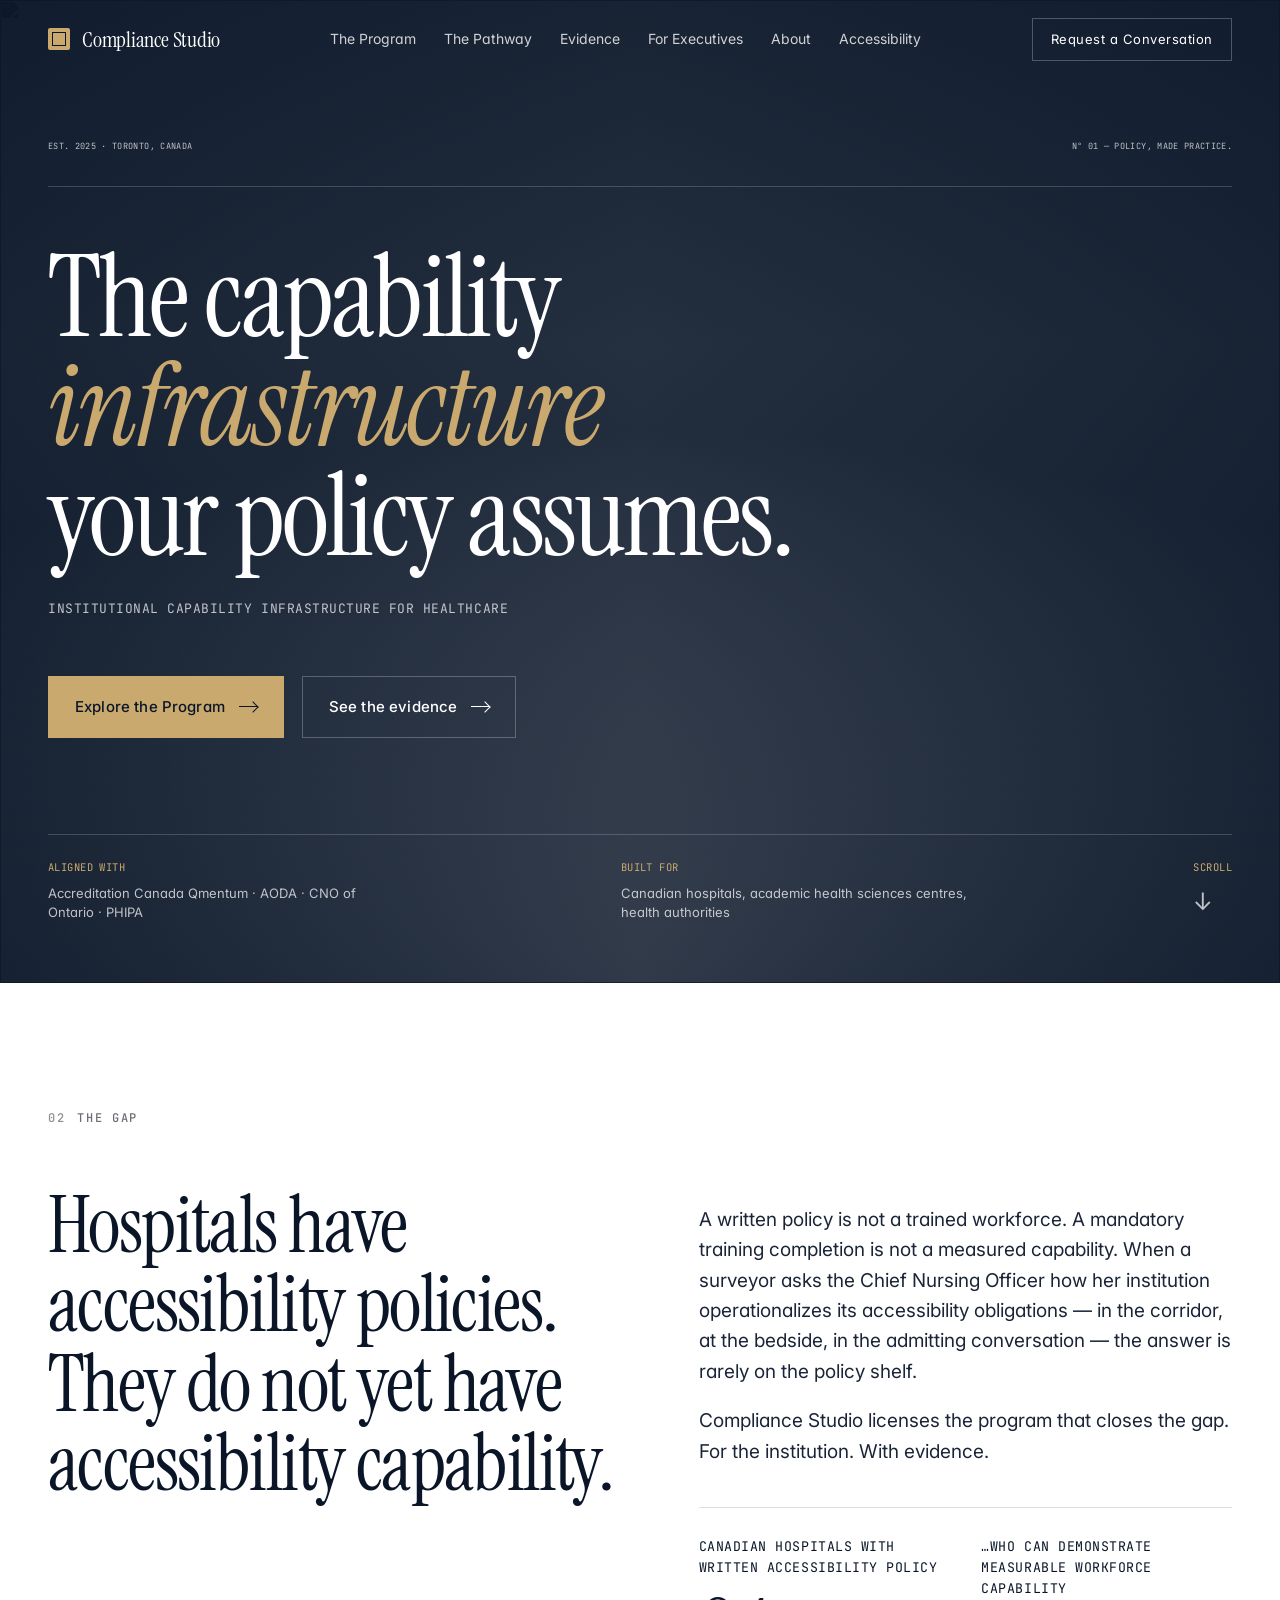
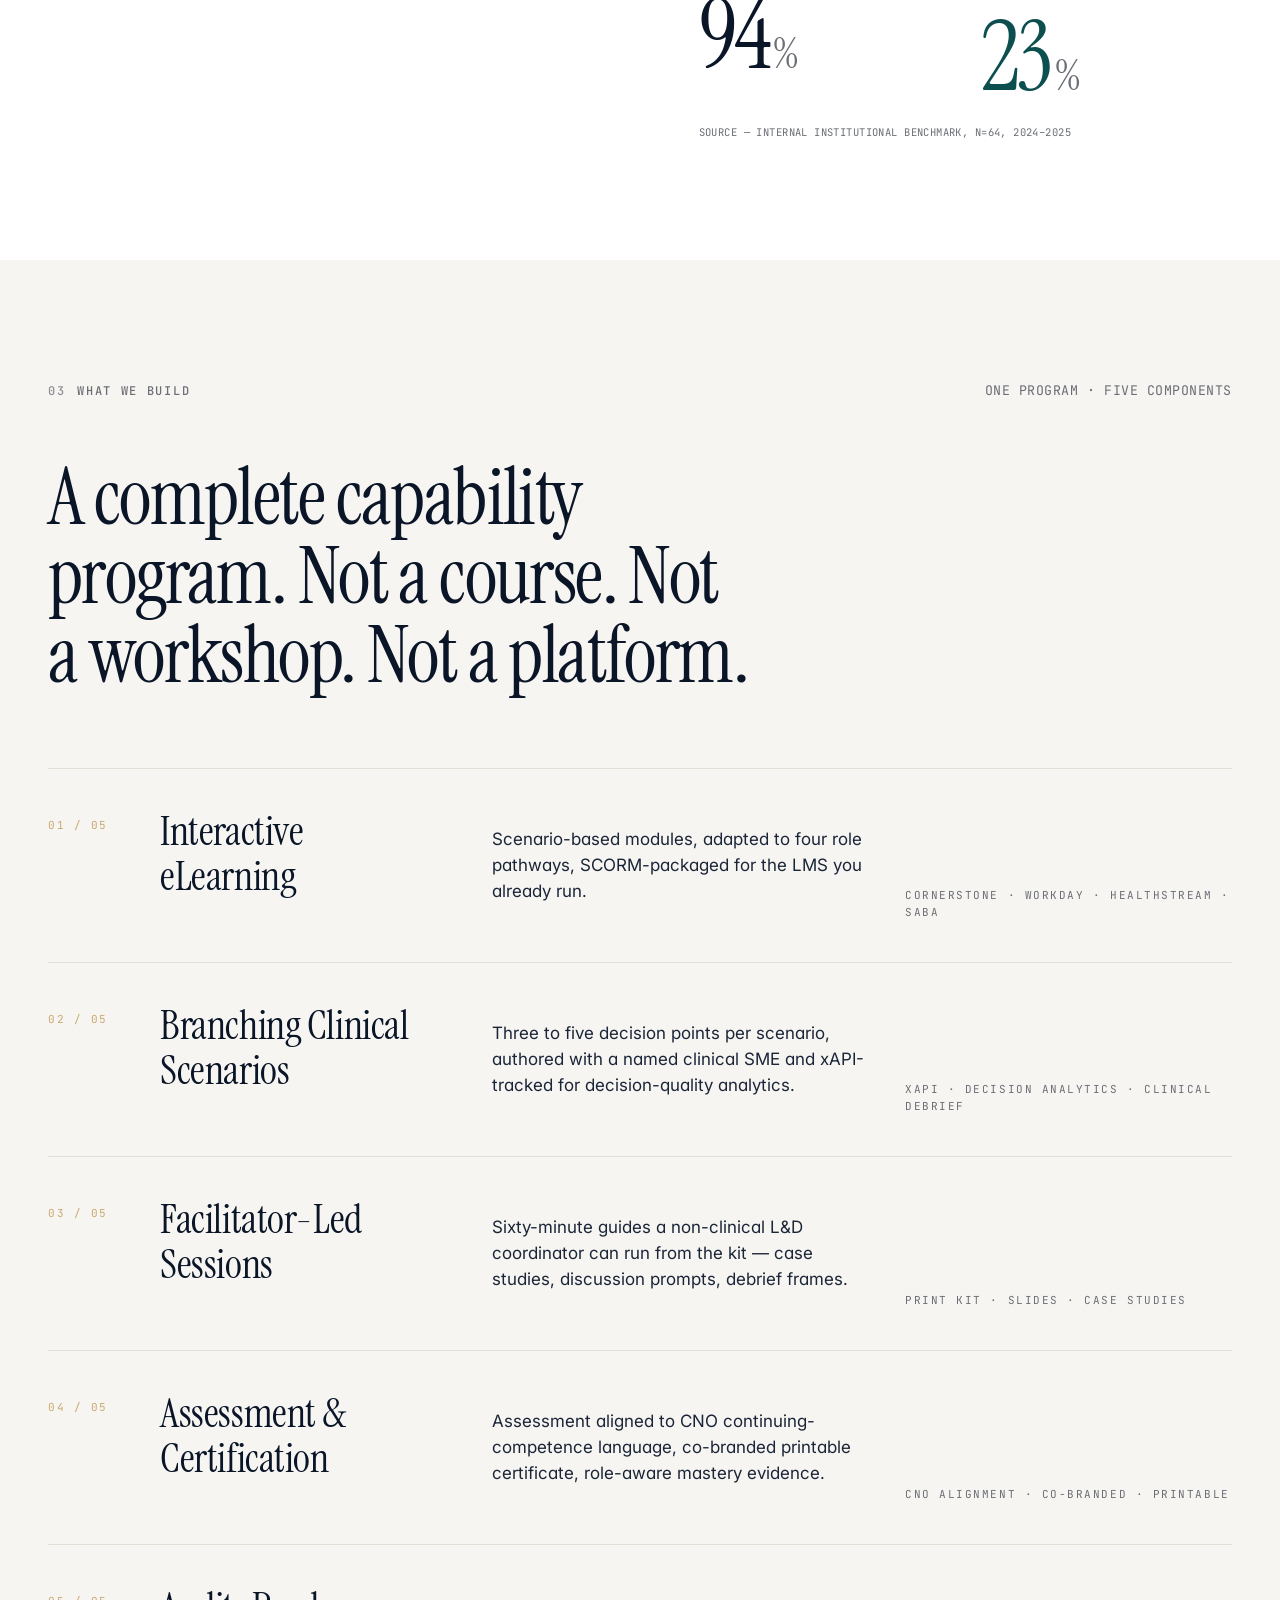
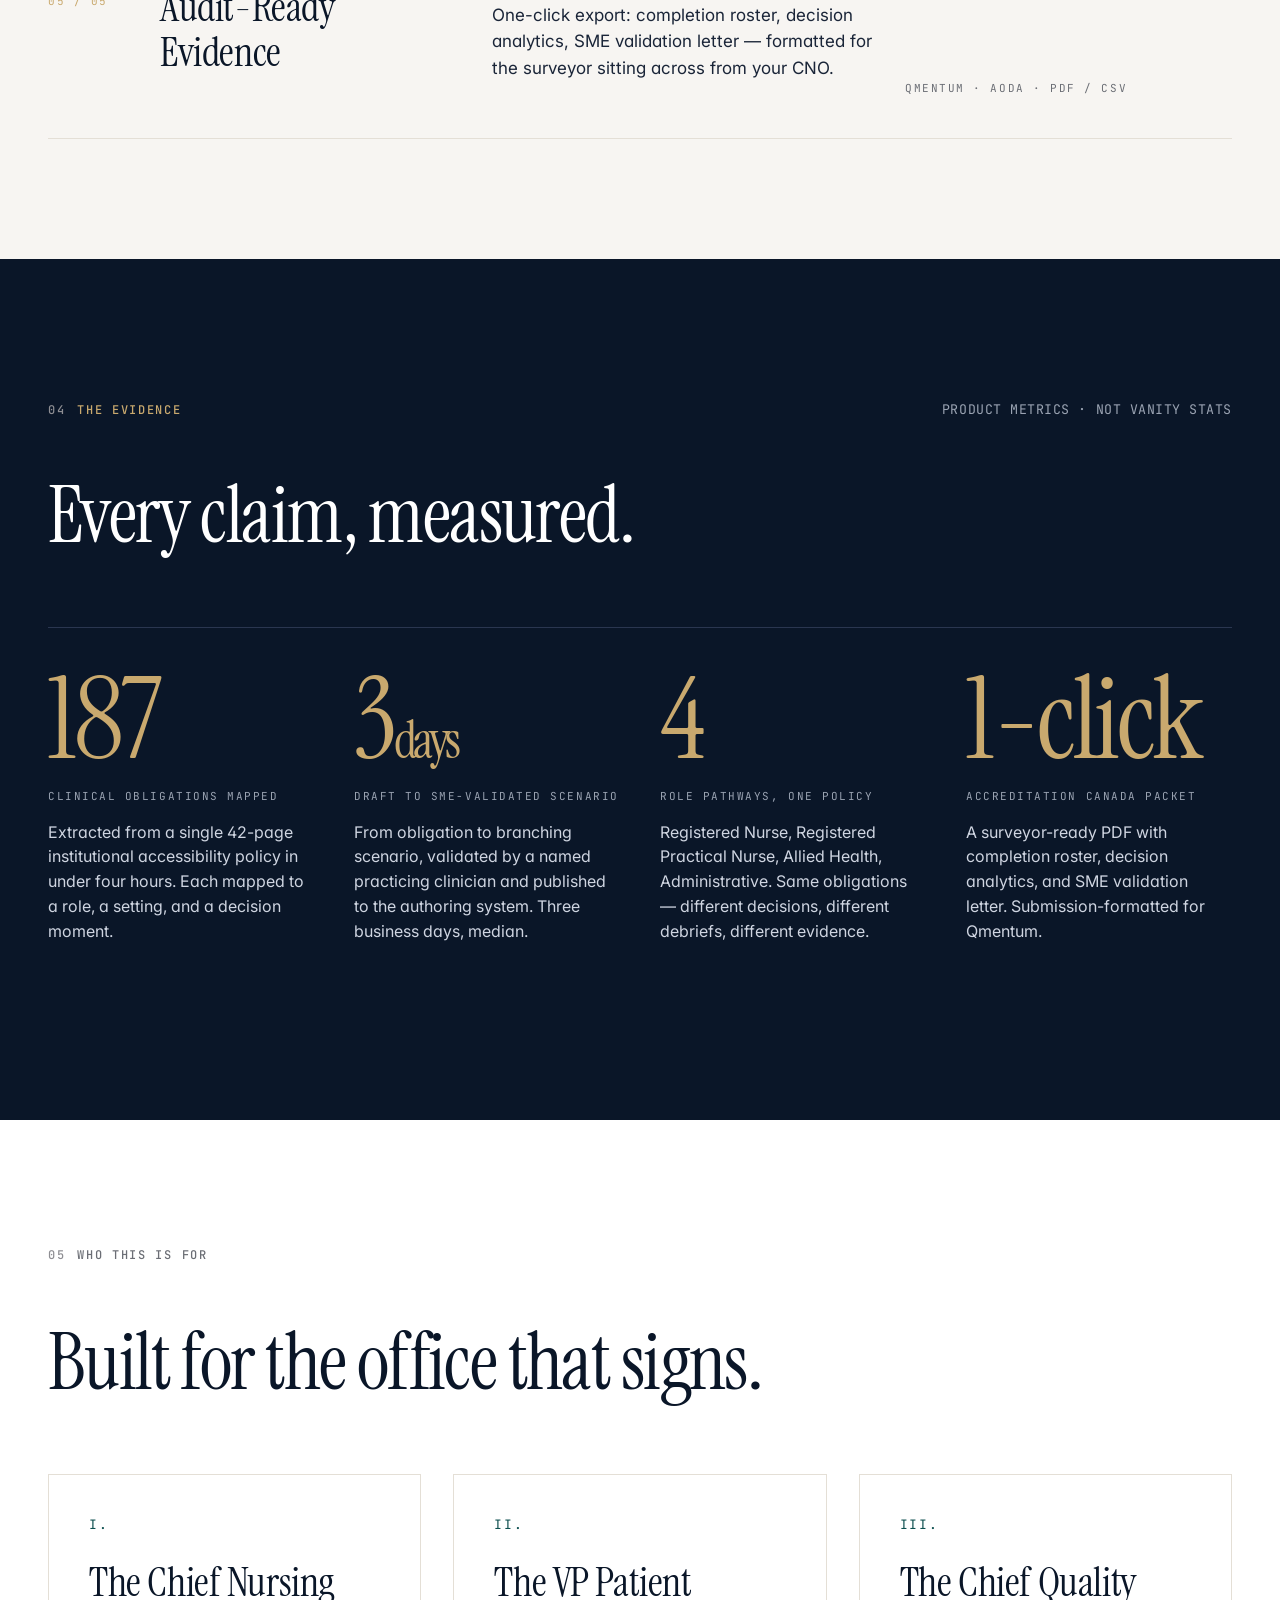
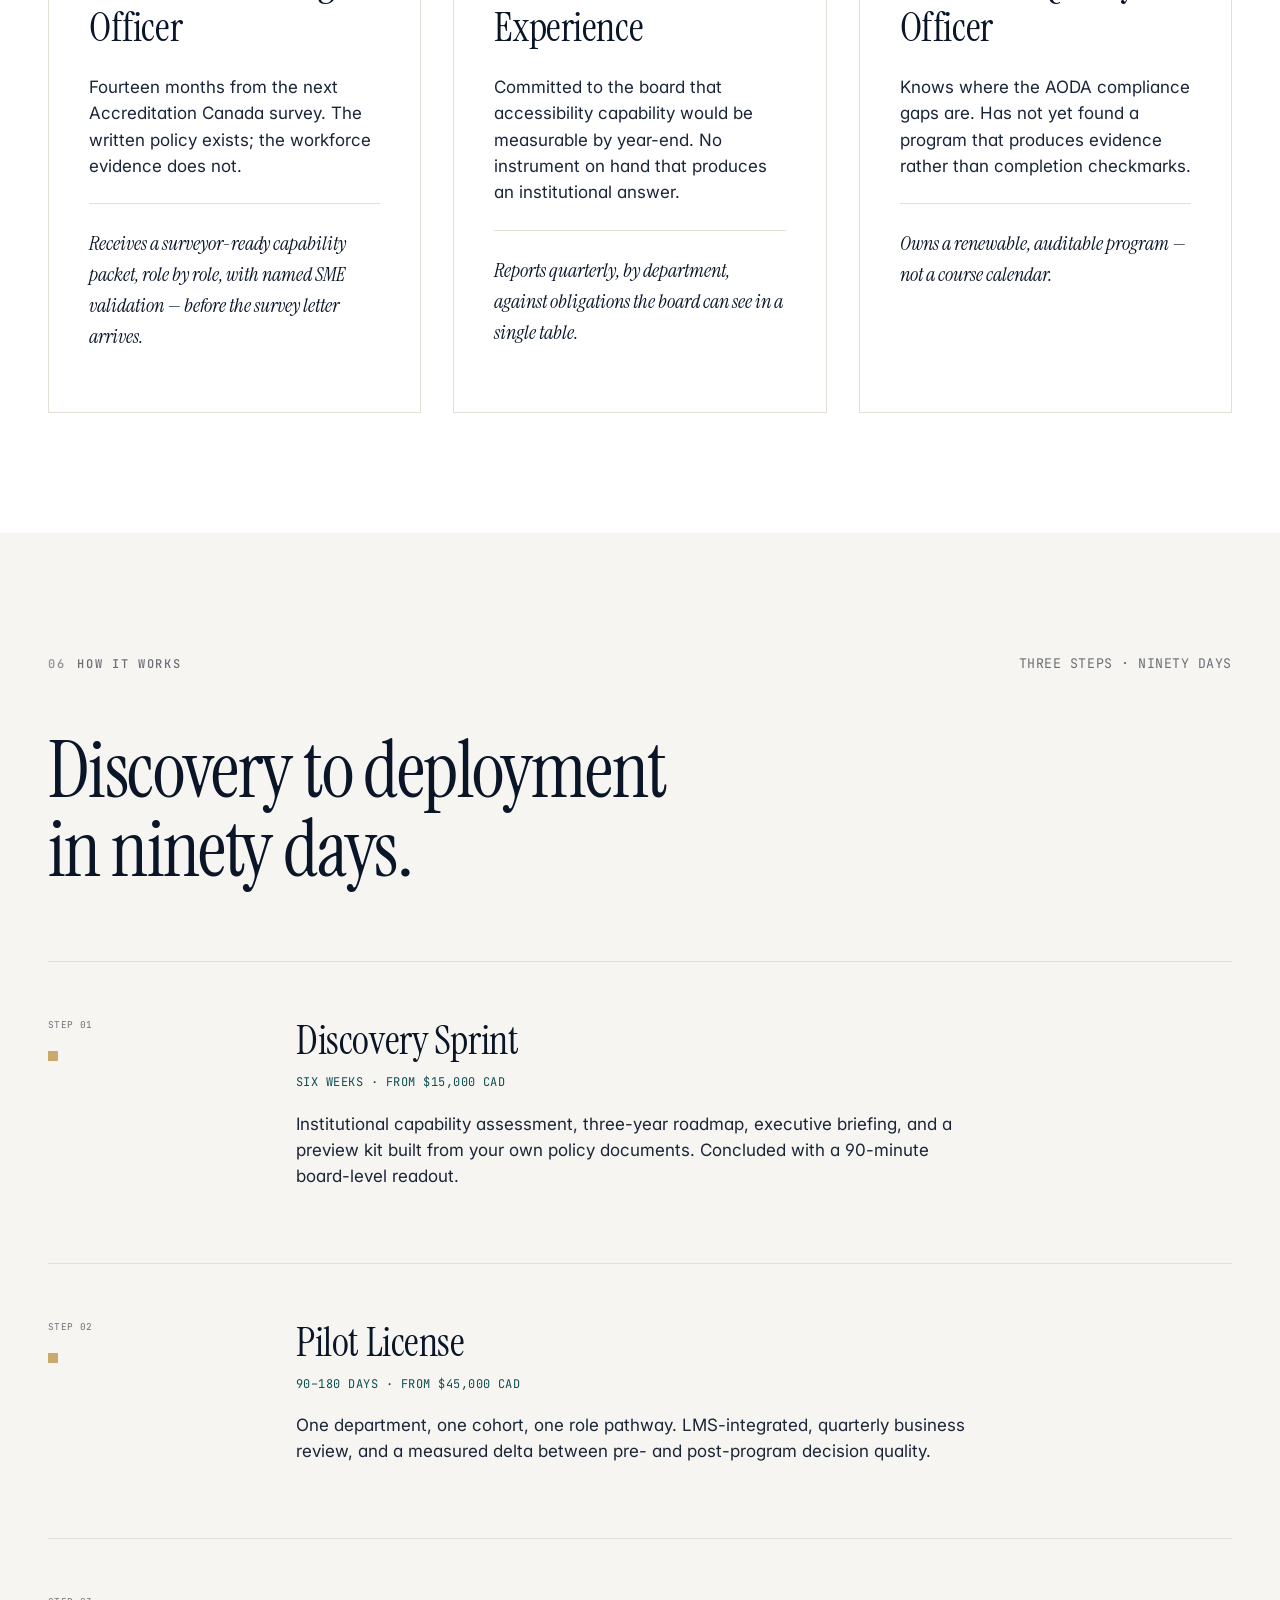
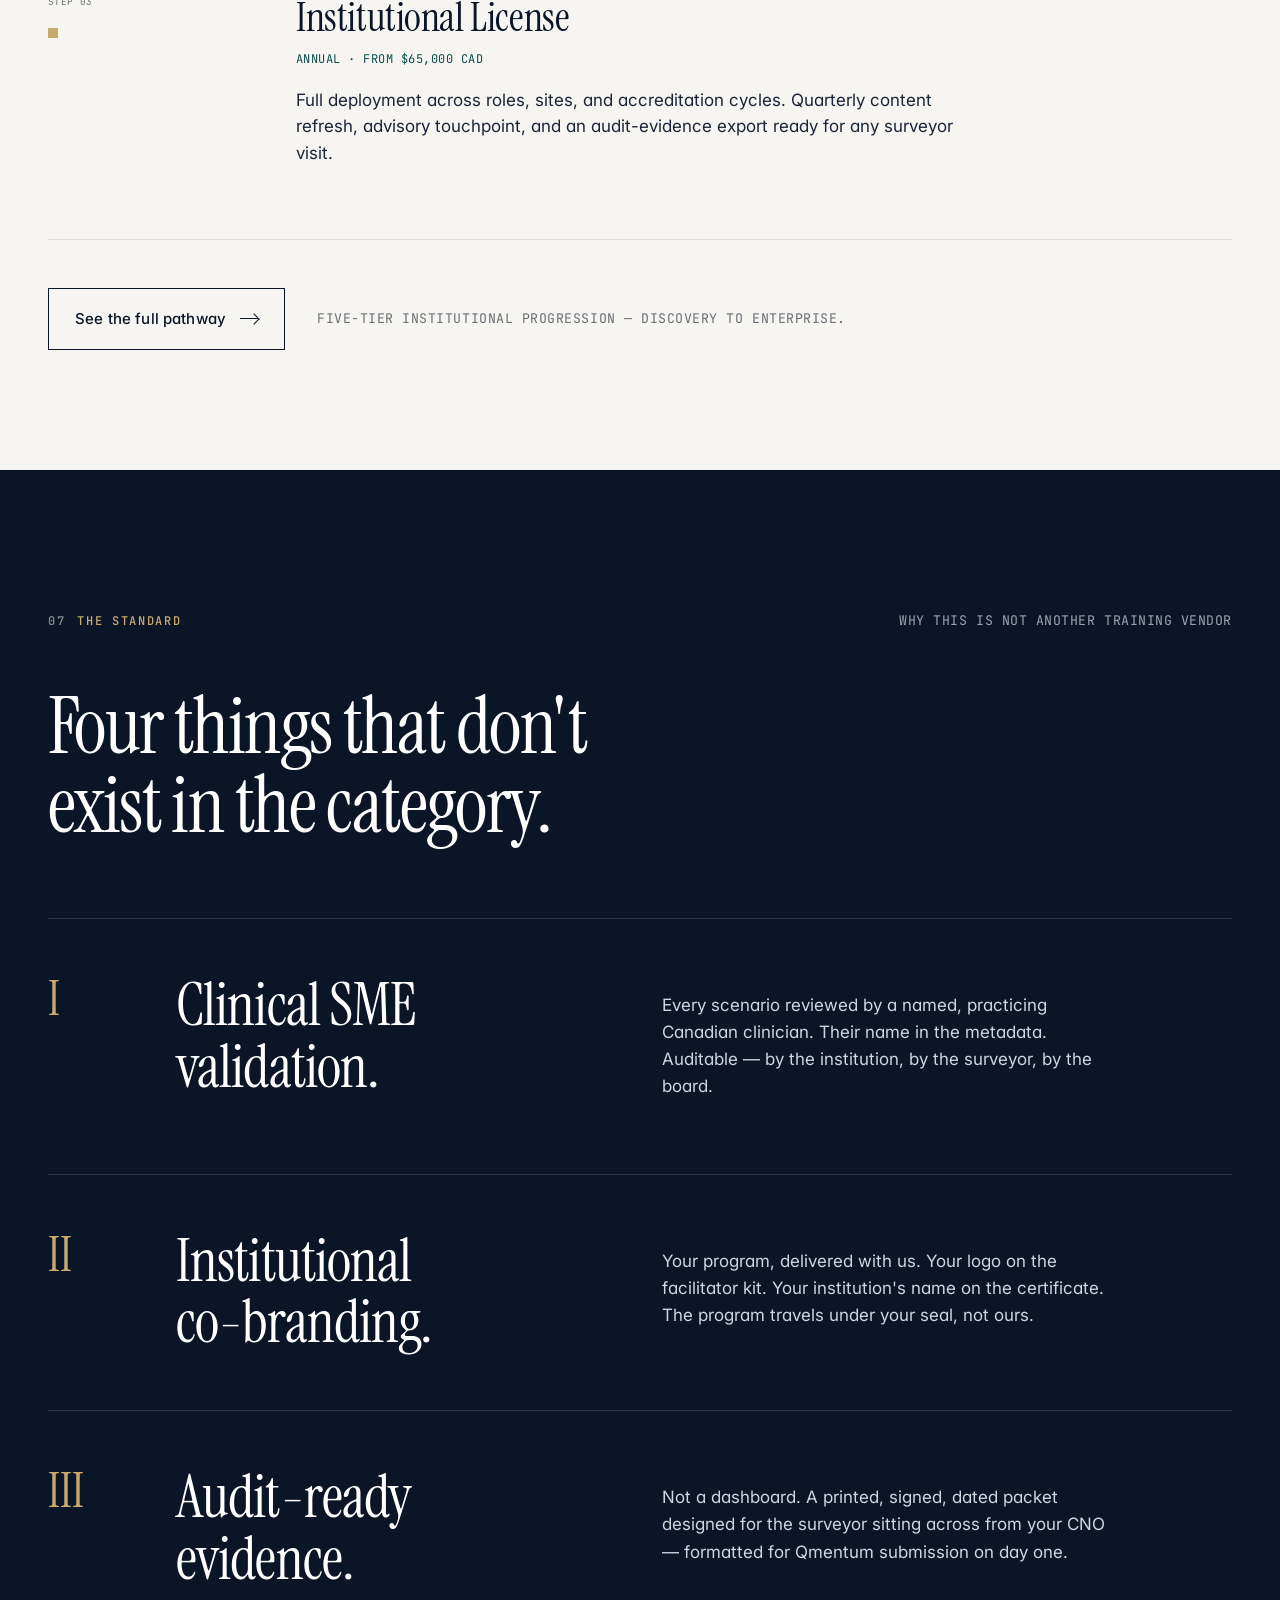
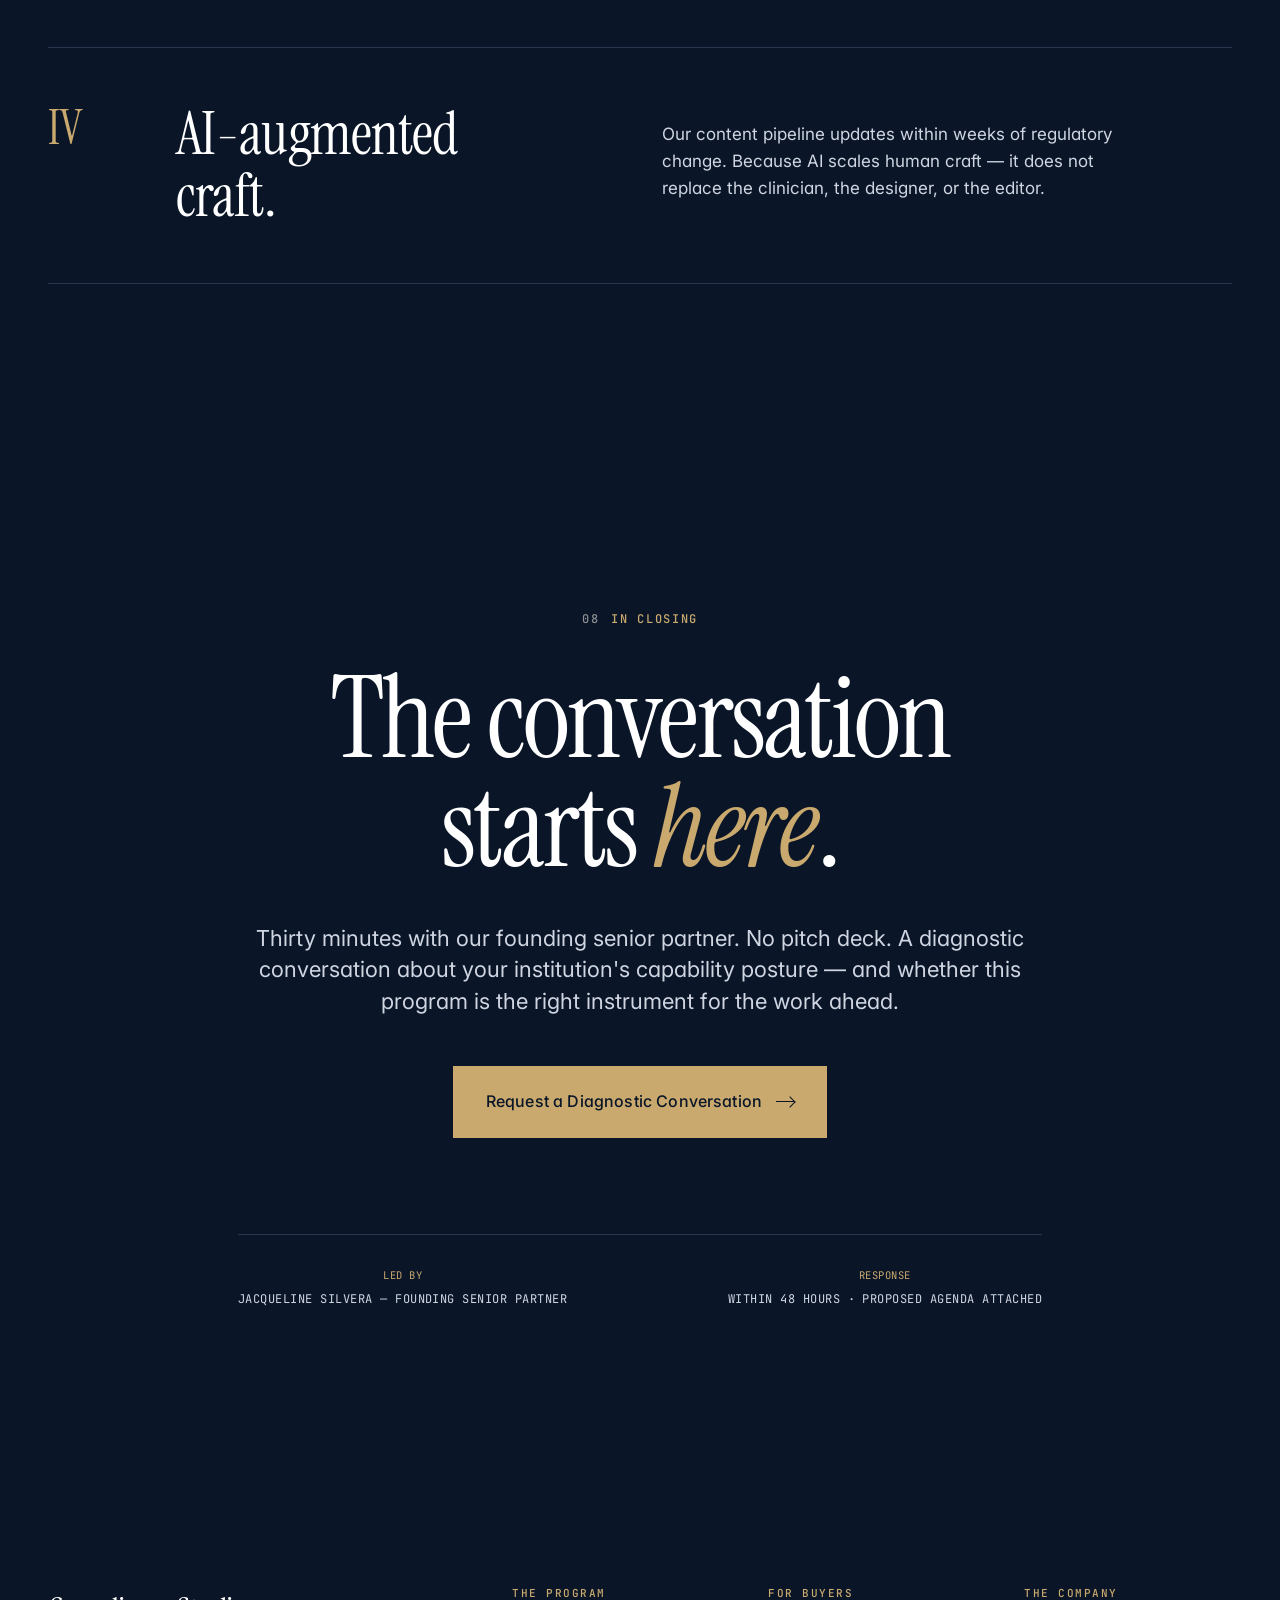
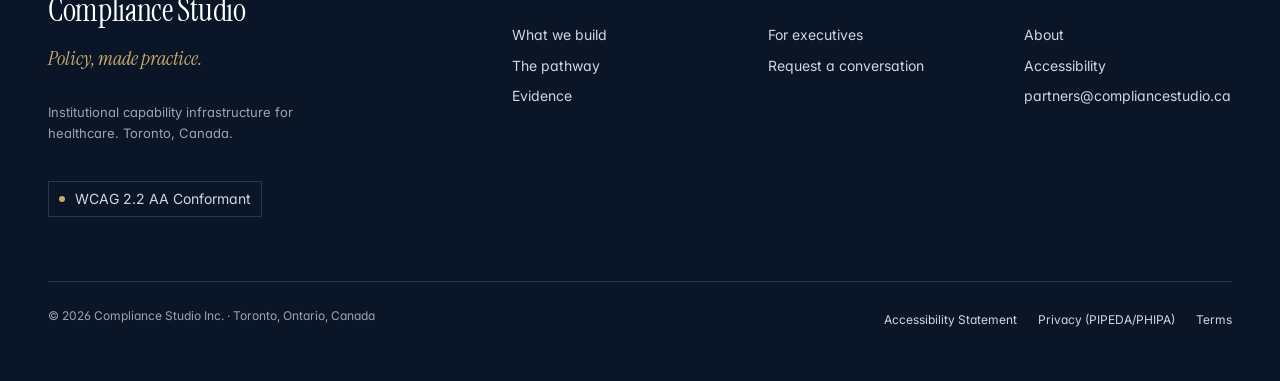
==== index.html @ a3e0c18b "Add mobile hamburger menu for navbar" ====
<!doctype html>
<html lang="en">
<head>
<meta charset="utf-8" />
<meta name="viewport" content="width=device-width,initial-scale=1" />
<title>Compliance Studio — Policy, made practice.</title>
<meta name="description" content="Institutional capability infrastructure for healthcare. The program Canadian hospitals license to operationalize accessibility, equity, and regulatory readiness into measurable workforce capability." />

<link rel="preconnect" href="https://fonts.googleapis.com" />
<link rel="preconnect" href="https://fonts.gstatic.com" crossorigin />
<link href="https://fonts.googleapis.com/css2?family=Instrument+Serif:ital@0;1&family=Inter:wght@300;400;500;600&family=JetBrains+Mono:wght@400;500&family=Fraunces:opsz,wght@9..144,400;9..144,500&family=Source+Serif+4:opsz,wght@8..60,400;8..60,500&family=Libre+Caslon+Display&display=swap" rel="stylesheet" />

<link rel="stylesheet" href="assets/site.css" />
</head>
<body>

<!-- NAV -->
<nav class="nav" aria-label="Primary">
  <a href="index.html" class="nav-brand">
    <span class="nav-mark" aria-hidden="true"></span>
    Compliance Studio
  </a>
  <div class="nav-links">
    <a href="program.html">The Program</a>
    <a href="pathway.html">The Pathway</a>
    <a href="evidence.html">Evidence</a>
    <a href="executives.html">For Executives</a>
    <a href="about.html">About</a>
    <a href="accessibility.html">Accessibility</a>
  </div>
  <a href="contact.html" class="nav-cta">Request a Conversation</a>
  <button class="nav-toggle" aria-label="Open menu" aria-expanded="false">
    <span></span><span></span><span></span>
  </button>
</nav>

<!-- HERO -->
<header class="hero" data-screen-label="Home / Hero">
  <div class="hero-media" aria-hidden="true">
    <img src="https://images.unsplash.com/photo-1516549655169-df83a0774514?auto=format&fit=crop&w=2400&q=70" alt="" />
    <div class="hero-scrim"></div>
    <div class="hero-vignette"></div>
  </div>
  <div class="container hero-inner">
    <div class="hero-top">
      <span class="mono">Est. 2025 · Toronto, Canada</span>
      <span class="mono">N° 01 — Policy, made practice.</span>
    </div>

    <h1 class="display-xl hero-title">
      The capability<br/>
      <em class="hero-em">infrastructure</em><br/>
      your policy assumes.
    </h1>

    <p class="hero-sub mono">Institutional capability infrastructure for healthcare</p>

    <div class="hero-actions">
      <a href="program.html" class="btn btn-primary">Explore the Program <span class="arrow"></span></a>
      <a href="evidence.html" class="btn btn-ghost">See the evidence <span class="arrow"></span></a>
    </div>

    <div class="hero-foot">
      <div class="hero-foot-col">
        <span class="mono">Aligned with</span>
        <p>Accreditation Canada Qmentum · AODA · CNO of Ontario · PHIPA</p>
      </div>
      <div class="hero-foot-col">
        <span class="mono">Built for</span>
        <p>Canadian hospitals, academic health sciences centres, health authorities</p>
      </div>
      <div class="hero-foot-col">
        <span class="mono">Scroll</span>
        <p class="hero-scroll">↓</p>
      </div>
    </div>
  </div>
</header>

<!-- SECTION 02 — PROBLEM -->
<section class="bg-paper" data-screen-label="Home / Problem">
  <div class="container">
    <div class="section-head">
      <span class="eyebrow num" data-num="02">The gap</span>
    </div>
    <div class="grid-2 problem-grid">
      <div class="reveal">
        <h2 class="display-l">Hospitals have accessibility policies. They do not yet have accessibility capability.</h2>
      </div>
      <div class="reveal">
        <p class="body-large">A written policy is not a trained workforce. A mandatory training completion is not a measured capability. When a surveyor asks the Chief Nursing Officer how her institution operationalizes its accessibility obligations — in the corridor, at the bedside, in the admitting conversation — the answer is rarely on the policy shelf.</p>
        <p class="body-large">Compliance Studio licenses the program that closes the gap. For the institution. With evidence.</p>

        <div class="stat-inline">
          <div>
            <div class="mono">Canadian hospitals with written accessibility policy</div>
            <div class="stat-inline-num">94<span>%</span></div>
          </div>
          <div>
            <div class="mono">…who can demonstrate measurable workforce capability</div>
            <div class="stat-inline-num accent">23<span>%</span></div>
          </div>
        </div>
        <div class="mono src">Source — Internal institutional benchmark, n=64, 2024–2025</div>
      </div>
    </div>
  </div>
</section>

<!-- SECTION 03 — WHAT WE BUILD -->
<section class="bg-paper2" data-screen-label="Home / What we build">
  <div class="container">
    <div class="section-head between">
      <span class="eyebrow num" data-num="03">What we build</span>
      <span class="mono muted">One program · Five components</span>
    </div>
    <h2 class="display-l head-limit reveal">A complete capability program. Not a course. Not a workshop. Not a platform.</h2>

    <div class="components reveal">
      <article class="component">
        <div class="num-dot">01 / 05</div>
        <h3 class="display-s">Interactive eLearning</h3>
        <p>Scenario-based modules, adapted to four role pathways, SCORM-packaged for the LMS you already run.</p>
        <div class="label-row">Cornerstone · Workday · HealthStream · Saba</div>
      </article>
      <article class="component">
        <div class="num-dot">02 / 05</div>
        <h3 class="display-s">Branching Clinical Scenarios</h3>
        <p>Three to five decision points per scenario, authored with a named clinical SME and xAPI-tracked for decision-quality analytics.</p>
        <div class="label-row">xAPI · Decision analytics · Clinical debrief</div>
      </article>
      <article class="component">
        <div class="num-dot">03 / 05</div>
        <h3 class="display-s">Facilitator-Led Sessions</h3>
        <p>Sixty-minute guides a non-clinical L&amp;D coordinator can run from the kit — case studies, discussion prompts, debrief frames.</p>
        <div class="label-row">Print kit · Slides · Case studies</div>
      </article>
      <article class="component">
        <div class="num-dot">04 / 05</div>
        <h3 class="display-s">Assessment &amp; Certification</h3>
        <p>Assessment aligned to CNO continuing-competence language, co-branded printable certificate, role-aware mastery evidence.</p>
        <div class="label-row">CNO alignment · Co-branded · Printable</div>
      </article>
      <article class="component">
        <div class="num-dot">05 / 05</div>
        <h3 class="display-s">Audit-Ready Evidence</h3>
        <p>One-click export: completion roster, decision analytics, SME validation letter — formatted for the surveyor sitting across from your CNO.</p>
        <div class="label-row">Qmentum · AODA · PDF / CSV</div>
      </article>
    </div>
  </div>
</section>

<!-- SECTION 04 — EVIDENCE WALL -->
<section class="dark evidence-wall" data-screen-label="Home / Evidence">
  <div class="container">
    <div class="section-head between">
      <span class="eyebrow num" data-num="04">The evidence</span>
      <span class="mono" style="color:var(--muted-on-dark)">Product metrics · Not vanity stats</span>
    </div>
    <h2 class="display-l head-limit reveal" style="color:#fff">Every claim, measured.</h2>

    <div class="stat-grid reveal">
      <div>
        <div class="stat-num">187</div>
        <div class="stat-label">Clinical obligations mapped</div>
        <p class="stat-body">Extracted from a single 42-page institutional accessibility policy in under four hours. Each mapped to a role, a setting, and a decision moment.</p>
      </div>
      <div>
        <div class="stat-num">3<span style="font-size:0.45em">days</span></div>
        <div class="stat-label">Draft to SME-validated scenario</div>
        <p class="stat-body">From obligation to branching scenario, validated by a named practicing clinician and published to the authoring system. Three business days, median.</p>
      </div>
      <div>
        <div class="stat-num">4</div>
        <div class="stat-label">Role pathways, one policy</div>
        <p class="stat-body">Registered Nurse, Registered Practical Nurse, Allied Health, Administrative. Same obligations — different decisions, different debriefs, different evidence.</p>
      </div>
      <div>
        <div class="stat-num">1-click</div>
        <div class="stat-label">Accreditation Canada packet</div>
        <p class="stat-body">A surveyor-ready PDF with completion roster, decision analytics, and SME validation letter. Submission-formatted for Qmentum.</p>
      </div>
    </div>
  </div>
</section>

<!-- SECTION 05 — WHO THIS IS FOR -->
<section class="bg-paper" data-screen-label="Home / Who">
  <div class="container">
    <div class="section-head">
      <span class="eyebrow num" data-num="05">Who this is for</span>
    </div>
    <h2 class="display-l head-limit reveal">Built for the office that signs.</h2>

    <div class="grid-3 personas reveal">
      <article class="persona">
        <div class="persona-num mono">I.</div>
        <h3 class="display-s">The Chief Nursing Officer</h3>
        <p class="persona-problem">Fourteen months from the next Accreditation Canada survey. The written policy exists; the workforce evidence does not.</p>
        <div class="persona-div"></div>
        <p class="persona-outcome">Receives a surveyor-ready capability packet, role by role, with named SME validation — before the survey letter arrives.</p>
      </article>
      <article class="persona">
        <div class="persona-num mono">II.</div>
        <h3 class="display-s">The VP Patient Experience</h3>
        <p class="persona-problem">Committed to the board that accessibility capability would be measurable by year-end. No instrument on hand that produces an institutional answer.</p>
        <div class="persona-div"></div>
        <p class="persona-outcome">Reports quarterly, by department, against obligations the board can see in a single table.</p>
      </article>
      <article class="persona">
        <div class="persona-num mono">III.</div>
        <h3 class="display-s">The Chief Quality Officer</h3>
        <p class="persona-problem">Knows where the AODA compliance gaps are. Has not yet found a program that produces evidence rather than completion checkmarks.</p>
        <div class="persona-div"></div>
        <p class="persona-outcome">Owns a renewable, auditable program — not a course calendar.</p>
      </article>
    </div>
  </div>
</section>

<!-- SECTION 06 — HOW IT WORKS -->
<section class="bg-paper2 how" data-screen-label="Home / How">
  <div class="container">
    <div class="section-head between">
      <span class="eyebrow num" data-num="06">How it works</span>
      <span class="mono muted">Three steps · Ninety days</span>
    </div>
    <h2 class="display-l head-limit reveal">Discovery to deployment in ninety days.</h2>

    <ol class="how-steps reveal">
      <li>
        <div class="how-index">
          <span class="mono">Step 01</span>
          <div class="how-dot"></div>
        </div>
        <div class="how-body">
          <h3 class="display-s">Discovery Sprint</h3>
          <div class="how-meta mono">Six weeks · from $15,000 CAD</div>
          <p>Institutional capability assessment, three-year roadmap, executive briefing, and a preview kit built from your own policy documents. Concluded with a 90-minute board-level readout.</p>
        </div>
      </li>
      <li>
        <div class="how-index">
          <span class="mono">Step 02</span>
          <div class="how-dot"></div>
        </div>
        <div class="how-body">
          <h3 class="display-s">Pilot License</h3>
          <div class="how-meta mono">90–180 days · from $45,000 CAD</div>
          <p>One department, one cohort, one role pathway. LMS-integrated, quarterly business review, and a measured delta between pre- and post-program decision quality.</p>
        </div>
      </li>
      <li>
        <div class="how-index">
          <span class="mono">Step 03</span>
          <div class="how-dot"></div>
        </div>
        <div class="how-body">
          <h3 class="display-s">Institutional License</h3>
          <div class="how-meta mono">Annual · from $65,000 CAD</div>
          <p>Full deployment across roles, sites, and accreditation cycles. Quarterly content refresh, advisory touchpoint, and an audit-evidence export ready for any surveyor visit.</p>
        </div>
      </li>
    </ol>

    <div class="how-foot">
      <a href="pathway.html" class="btn btn-ink">See the full pathway <span class="arrow"></span></a>
      <span class="mono muted">Five-tier institutional progression — Discovery to Enterprise.</span>
    </div>
  </div>
</section>

<!-- SECTION 07 — DIFFERENTIATION -->
<section class="dark standard" data-screen-label="Home / Standard">
  <div class="container">
    <div class="section-head between">
      <span class="eyebrow num" data-num="07">The standard</span>
      <span class="mono" style="color:var(--muted-on-dark)">Why this is not another training vendor</span>
    </div>
    <h2 class="display-l head-limit reveal" style="color:#fff">Four things that don't exist in the category.</h2>

    <div class="pillars">
      <article class="pillar reveal">
        <div class="pillar-num">I</div>
        <h3 class="display-m">Clinical SME validation.</h3>
        <p>Every scenario reviewed by a named, practicing Canadian clinician. Their name in the metadata. Auditable — by the institution, by the surveyor, by the board.</p>
      </article>
      <article class="pillar reveal">
        <div class="pillar-num">II</div>
        <h3 class="display-m">Institutional co-branding.</h3>
        <p>Your program, delivered with us. Your logo on the facilitator kit. Your institution's name on the certificate. The program travels under your seal, not ours.</p>
      </article>
      <article class="pillar reveal">
        <div class="pillar-num">III</div>
        <h3 class="display-m">Audit-ready evidence.</h3>
        <p>Not a dashboard. A printed, signed, dated packet designed for the surveyor sitting across from your CNO — formatted for Qmentum submission on day one.</p>
      </article>
      <article class="pillar reveal">
        <div class="pillar-num">IV</div>
        <h3 class="display-m">AI-augmented craft.</h3>
        <p>Our content pipeline updates within weeks of regulatory change. Because AI scales human craft — it does not replace the clinician, the designer, or the editor.</p>
      </article>
    </div>
  </div>
</section>

<!-- SECTION 08 — CLOSING CTA -->
<section class="dark close" data-screen-label="Home / Close">
  <div class="container close-inner">
    <span class="eyebrow num" data-num="08">In closing</span>
    <h2 class="display-xl close-head">
      The conversation<br/>starts <em>here</em>.
    </h2>
    <p class="lede close-lede">Thirty minutes with our founding senior partner. No pitch deck. A diagnostic conversation about your institution's capability posture — and whether this program is the right instrument for the work ahead.</p>
    <a href="contact.html" class="btn btn-primary btn-lg">Request a Diagnostic Conversation <span class="arrow"></span></a>

    <div class="close-signature mono">
      <div>
        <div class="muted">Led by</div>
        <div>Jacqueline Silvera — Founding Senior Partner</div>
      </div>
      <div>
        <div class="muted">Response</div>
        <div>Within 48 hours · Proposed agenda attached</div>
      </div>
    </div>
  </div>
</section>

<!-- FOOTER -->
<footer class="footer" data-screen-label="Home / Footer">
  <div class="container">
    <div class="row">
      <div>
        <div class="footer-brand">Compliance Studio</div>
        <div class="footer-tag">Policy, made practice.</div>
        <p style="margin-top:28px;max-width:38ch;color:var(--muted-on-dark);font-size:13px;line-height:1.6">
          Institutional capability infrastructure for healthcare. Toronto, Canada.
        </p>
        <div style="margin-top:24px" class="wcag-badge">
          <span class="dot"></span>
          WCAG 2.2 AA Conformant
        </div>
      </div>
      <div>
        <h4>The Program</h4>
        <a href="program.html">What we build</a>
        <a href="pathway.html">The pathway</a>
        <a href="evidence.html">Evidence</a>
      </div>
      <div>
        <h4>For Buyers</h4>
        <a href="executives.html">For executives</a>
        <a href="contact.html">Request a conversation</a>
      </div>
      <div>
        <h4>The Company</h4>
        <a href="about.html">About</a>
        <a href="accessibility.html">Accessibility</a>
        <a href="mailto:partners@compliancestudio.ca">partners@compliancestudio.ca</a>
      </div>
    </div>
    <div class="footer-legal">
      <div>© 2026 Compliance Studio Inc. · Toronto, Ontario, Canada</div>
      <div>
        <a href="accessibility.html" style="display:inline-block;margin-right:18px">Accessibility Statement</a>
        <a href="#" style="display:inline-block;margin-right:18px">Privacy (PIPEDA/PHIPA)</a>
        <a href="#" style="display:inline-block">Terms</a>
      </div>
    </div>
  </div>
</footer>

<style>
/* Home-specific */
.hero {
  position: relative;
  min-height: 100vh;
  color: #fff;
  padding: 140px 0 60px;
  display: flex; align-items: flex-end;
  overflow: hidden;
}
.hero-media { position: absolute; inset: 0; }
.hero-media img { width: 100%; height: 100%; object-fit: cover; filter: saturate(0.68) contrast(1.05) brightness(0.52); }
.hero-scrim {
  position: absolute; inset: 0;
  background:
    linear-gradient(180deg, rgba(10,22,40,0.78) 0%, rgba(10,22,40,0.58) 35%, rgba(10,22,40,0.82) 100%),
    linear-gradient(90deg, rgba(10,22,40,0.55) 0%, rgba(10,22,40,0.15) 50%, rgba(10,22,40,0.55) 100%);
}
.hero-vignette {
  position: absolute; inset: 0;
  background: radial-gradient(120% 80% at 50% 100%, transparent 0%, rgba(10,22,40,0.7) 70%);
}
.hero-inner { position: relative; width: 100%; }
.hero-top {
  display: flex; justify-content: space-between;
  padding-bottom: 32px; border-bottom: 1px solid rgba(255,255,255,0.18);
  color: rgba(255,255,255,0.72);
  font-size: 11px;
  margin-bottom: 56px;
}
.hero-title { margin-top: 0; max-width: 16ch; }
.hero-em { font-style: italic; color: var(--gold); }
.hero-sub {
  margin-top: 28px;
  color: rgba(255,255,255,0.72);
  font-size: 13px;
}
.hero-actions {
  display: flex; gap: 18px; margin-top: 56px; flex-wrap: wrap;
}
.hero-foot {
  display: grid; grid-template-columns: 1.3fr 1.3fr auto;
  gap: 40px;
  margin-top: 96px; padding-top: 24px;
  border-top: 1px solid rgba(255,255,255,0.18);
  color: rgba(255,255,255,0.72);
  font-size: 13px;
}
.hero-foot-col .mono { display: block; margin-bottom: 8px; color: var(--gold); font-size: 10.5px; }
.hero-foot-col p { margin: 0; max-width: 44ch; line-height: 1.5; }
.hero-scroll { font-size: 24px; }

.bg-paper { background: var(--paper); }
.bg-paper2 { background: var(--paper-2); }

.section-head { margin-bottom: 56px; }
.section-head.between { display: flex; justify-content: space-between; align-items: baseline; gap: 24px; flex-wrap: wrap; }
.muted { color: var(--muted-2); }

.head-limit { max-width: 22ch; text-wrap: balance; margin-bottom: 72px; }

.problem-grid { align-items: start; gap: 64px; grid-template-columns: 1.1fr 1fr; }
.stat-inline {
  display: grid; grid-template-columns: 1fr 1fr; gap: 32px;
  margin-top: 40px; padding-top: 28px; border-top: 1px solid var(--rule-light);
}
.stat-inline-num {
  font-family: var(--serif); font-size: 96px; line-height: 1; letter-spacing: -0.03em;
  color: var(--ink); margin-top: 10px;
}
.stat-inline-num span { font-size: 0.45em; color: var(--muted-2); margin-left: 4px; }
.stat-inline-num.accent { color: var(--accent); }
.src { margin-top: 18px; color: var(--muted-2); font-size: 10.5px; }

.components {
  margin-top: 40px;
  border-top: 1px solid var(--rule-light);
}
.component {
  display: grid; grid-template-columns: 80px 1.1fr 1.4fr 1.2fr; gap: 32px;
  padding: 40px 0;
  border-bottom: 1px solid var(--rule-light);
  align-items: start;
}
.component .num-dot { padding-top: 8px; }
.component h3 { padding-right: 24px; }
.component p { font-size: 17px; line-height: 1.55; color: var(--ink-2); text-wrap: pretty; }
.component .label-row { border-top: 0; padding: 0; align-self: end; }

.evidence-wall { padding: 140px 0 160px; }
.stat-grid {
  display: grid; grid-template-columns: repeat(4, 1fr); gap: 40px;
  padding-top: 40px; border-top: 1px solid var(--rule);
}

.personas { gap: 32px; }
.persona { padding: 40px; background: #fff; border: 1px solid var(--rule-light); min-height: 100%; }
.persona-num { color: var(--accent); font-size: 13px; letter-spacing: 0.14em; margin-bottom: 24px; }
.persona h3 { margin-bottom: 24px; }
.persona-problem { font-size: 17px; line-height: 1.55; color: var(--ink-2); }
.persona-div { height: 1px; background: var(--rule-light); margin: 24px 0; }
.persona-outcome { font-size: 15px; line-height: 1.55; color: var(--ink); font-family: var(--serif); font-style: italic; font-size: 20px; }

.how-steps { list-style: none; padding: 0; margin: 0; counter-reset: step; border-top: 1px solid var(--rule-light); }
.how-steps li {
  display: grid; grid-template-columns: 200px 1fr; gap: 48px;
  padding: 56px 0; border-bottom: 1px solid var(--rule-light);
}
.how-index { font-size: 12px; color: var(--muted-2); display: flex; flex-direction: column; gap: 18px; }
.how-dot { width: 10px; height: 10px; background: var(--gold); }
.how-body { max-width: 62ch; }
.how-body h3 { margin-bottom: 10px; }
.how-meta { color: var(--accent); margin-bottom: 18px; font-size: 12px; }
.how-body p { font-size: 17px; line-height: 1.55; color: var(--ink-2); }
.how-foot { margin-top: 48px; display: flex; gap: 32px; align-items: center; flex-wrap: wrap; }

.standard { padding: 140px 0 160px; }
.pillars { margin-top: 40px; border-top: 1px solid var(--rule); }
.pillar {
  display: grid; grid-template-columns: 80px 1fr 1.3fr; gap: 48px;
  padding: 56px 0; border-bottom: 1px solid var(--rule);
  align-items: start;
}
.pillar-num { font-family: var(--serif); font-size: 48px; color: var(--gold); line-height: 1; }
.pillar h3 { color: #fff; max-width: 14ch; text-wrap: balance; }
.pillar p { color: #cfd5e1; font-size: 17px; line-height: 1.6; max-width: 42ch; }

.close { padding: 160px 0 180px; text-align: center; }
.close-inner { max-width: 900px; margin: 0 auto; }
.close .eyebrow { color: var(--gold); }
.close-head { margin-top: 32px; color: #fff; }
.close-head em { color: var(--gold); font-style: italic; }
.close-lede { margin: 40px auto 48px; color: #cfd5e1; }
.btn-lg { padding: 22px 32px; font-size: 16px; }
.close-signature {
  margin-top: 96px; padding-top: 32px;
  border-top: 1px solid var(--rule);
  display: flex; justify-content: space-between; gap: 40px;
  font-size: 12px;
  color: #cfd5e1;
}
.close-signature .muted { color: var(--gold); display: block; margin-bottom: 6px; font-size: 10.5px; }

@media (max-width: 980px) {
  .hero { min-height: 88vh; }
  .hero-foot { grid-template-columns: 1fr; gap: 24px; }
  .component { grid-template-columns: 60px 1fr; gap: 20px; }
  .component h3 { grid-column: 2; }
  .component p { grid-column: 2; }
  .component .label-row { grid-column: 2; }
  .stat-grid { grid-template-columns: 1fr 1fr; gap: 32px; }
  .how-steps li { grid-template-columns: 1fr; gap: 16px; }
  .pillar { grid-template-columns: 50px 1fr; gap: 16px; }
  .pillar p { grid-column: 2; }
  .close-signature { flex-direction: column; text-align: left; }
}
</style>

<script src="assets/site.js"></script>
</body>
</html>
---- assets/site.css ----
/* Compliance Studio — shared styles */

:root {
  --navy: #0A1628;
  --navy-2: #0E1B30;
  --navy-3: #152238;
  --ink: #0A1628;
  --ink-2: #1a2538;
  --paper: #FFFFFF;
  --paper-2: #F7F5F2;
  --paper-3: #EFEBE4;
  --rule: #2a3650;
  --rule-light: #E4DFD6;
  --muted: #8E8E93;
  --muted-2: #6b6e75;
  --muted-on-dark: #9aa3b2;
  --accent: #0D4F4F;
  --accent-2: #0f6363;
  --gold: #C9A96E;
  --gold-soft: #b8955c;

  --serif: 'Instrument Serif', 'Times New Roman', Georgia, serif;
  --sans: 'Inter', -apple-system, BlinkMacSystemFont, 'Segoe UI', sans-serif;
  --mono: 'JetBrains Mono', ui-monospace, 'SF Mono', Menlo, monospace;

  --max: 1360px;
  --gutter: 48px;
}

* { box-sizing: border-box; }
html, body { margin: 0; padding: 0; }
html { scroll-behavior: smooth; }

body {
  font-family: var(--sans);
  font-size: 17px;
  line-height: 1.6;
  color: var(--ink);
  background: var(--paper);
  -webkit-font-smoothing: antialiased;
  text-rendering: optimizeLegibility;
  font-feature-settings: "ss01", "cv11";
}

img { max-width: 100%; display: block; }
a { color: inherit; text-decoration: none; }
button { font-family: inherit; cursor: pointer; border: 0; background: none; padding: 0; color: inherit; }

.container { max-width: var(--max); margin: 0 auto; padding: 0 var(--gutter); }

/* Type */
.serif { font-family: var(--serif); font-weight: 400; letter-spacing: -0.01em; }
.mono { font-family: var(--mono); font-size: 0.78em; letter-spacing: 0.04em; text-transform: uppercase; }

h1, h2, h3, h4 { margin: 0; font-weight: 400; }
.display-xl { font-family: var(--serif); font-size: clamp(56px, 9vw, 148px); line-height: 0.95; letter-spacing: -0.025em; }
.display-l { font-family: var(--serif); font-size: clamp(44px, 6.2vw, 96px); line-height: 1.0; letter-spacing: -0.02em; }
.display-m { font-family: var(--serif); font-size: clamp(36px, 4.6vw, 68px); line-height: 1.05; letter-spacing: -0.015em; }
.display-s { font-family: var(--serif); font-size: clamp(28px, 3.2vw, 44px); line-height: 1.1; letter-spacing: -0.01em; }

.eyebrow {
  font-family: var(--mono);
  font-size: 12px;
  letter-spacing: 0.14em;
  text-transform: uppercase;
  color: var(--muted-2);
  font-weight: 500;
}
.eyebrow.on-dark { color: var(--gold); }
.eyebrow.num::before {
  content: attr(data-num);
  margin-right: 12px;
  color: var(--muted);
}

.lede {
  font-size: 22px;
  line-height: 1.45;
  color: var(--ink-2);
  text-wrap: pretty;
  max-width: 62ch;
}
.body-large { font-size: 19px; line-height: 1.6; color: var(--ink-2); text-wrap: pretty; max-width: 62ch; }

/* Dark section */
.dark {
  background: var(--navy);
  color: #EFE9DE;
}
.dark .lede { color: #cfd5e1; }
.dark .body-large { color: #cfd5e1; }
.dark .eyebrow { color: var(--gold); }
.dark hr { border-color: var(--rule); }

/* Top nav */
.nav {
  position: fixed; top: 0; left: 0; right: 0;
  z-index: 50;
  padding: 18px var(--gutter);
  display: flex; align-items: center; justify-content: space-between;
  transition: background 240ms ease, border-color 240ms ease, padding 240ms ease;
  border-bottom: 1px solid transparent;
}
.nav.scrolled {
  background: rgba(10, 22, 40, 0.86);
  backdrop-filter: saturate(140%) blur(10px);
  -webkit-backdrop-filter: saturate(140%) blur(10px);
  border-bottom-color: rgba(255,255,255,0.08);
  padding-top: 14px; padding-bottom: 14px;
}
.nav.on-light.scrolled {
  background: rgba(255,255,255,0.92);
  border-bottom-color: var(--rule-light);
}
.nav-brand { display: flex; align-items: center; gap: 12px; color: #fff; font-family: var(--serif); font-size: 22px; letter-spacing: -0.01em; }
.nav.on-light .nav-brand { color: var(--ink); }
.nav-mark {
  width: 22px; height: 22px; border-radius: 2px;
  background: var(--gold);
  position: relative;
}
.nav-mark::after {
  content: ''; position: absolute; inset: 4px;
  border: 1.5px solid var(--navy);
}
.nav-links { display: flex; gap: 28px; font-size: 14px; color: rgba(255,255,255,0.8); }
.nav.on-light .nav-links { color: var(--ink-2); }
.nav-links a { position: relative; padding: 6px 0; }
.nav-links a:hover { color: #fff; }
.nav.on-light .nav-links a:hover { color: var(--ink); }
.nav-links a.active::after {
  content: ''; position: absolute; left: 0; right: 0; bottom: -2px; height: 1px; background: var(--gold);
}
.nav-cta {
  font-size: 13px; letter-spacing: 0.04em;
  padding: 10px 18px;
  border: 1px solid rgba(255,255,255,0.25);
  color: #fff;
  transition: background 160ms, border-color 160ms;
}
.nav.on-light .nav-cta { border-color: var(--ink); color: var(--ink); }
.nav-cta:hover { background: rgba(255,255,255,0.08); }
.nav.on-light .nav-cta:hover { background: var(--ink); color: #fff; }

/* Hamburger toggle */
.nav-toggle {
  display: none; background: none; border: none; cursor: pointer;
  width: 28px; height: 20px; position: relative; padding: 0; z-index: 60;
}
.nav-toggle span {
  display: block; width: 100%; height: 2px; background: #fff;
  position: absolute; left: 0; transition: transform 260ms ease, opacity 200ms ease;
}
.nav.on-light .nav-toggle span { background: var(--ink); }
.nav-toggle span:nth-child(1) { top: 0; }
.nav-toggle span:nth-child(2) { top: 9px; }
.nav-toggle span:nth-child(3) { top: 18px; }
.nav.menu-open .nav-toggle span:nth-child(1) { top: 9px; transform: rotate(45deg); }
.nav.menu-open .nav-toggle span:nth-child(2) { opacity: 0; }
.nav.menu-open .nav-toggle span:nth-child(3) { top: 9px; transform: rotate(-45deg); }
.nav.menu-open .nav-toggle span { background: #fff; }

/* Buttons */
.btn {
  display: inline-flex; align-items: center; gap: 14px;
  padding: 18px 26px;
  font-size: 15px; font-weight: 500; letter-spacing: 0.01em;
  border: 1px solid transparent;
  transition: all 180ms ease;
  cursor: pointer;
}
.btn .arrow { width: 18px; height: 1px; background: currentColor; position: relative; transition: width 180ms; }
.btn .arrow::after { content: ''; position: absolute; right: 0; top: -3px; width: 7px; height: 7px; border-top: 1px solid currentColor; border-right: 1px solid currentColor; transform: rotate(45deg); }
.btn:hover .arrow { width: 28px; }

.btn-primary { background: var(--gold); color: var(--navy); }
.btn-primary:hover { background: #d4b87a; }
.btn-ghost { border-color: rgba(255,255,255,0.25); color: #fff; }
.btn-ghost:hover { background: rgba(255,255,255,0.06); border-color: rgba(255,255,255,0.45); }
.btn-ink { border-color: var(--ink); color: var(--ink); }
.btn-ink:hover { background: var(--ink); color: #fff; }

/* Sections */
section { padding: 120px 0; position: relative; }
section.tight { padding: 80px 0; }
section.loose { padding: 160px 0; }

.hr { height: 1px; background: var(--rule-light); border: 0; margin: 0; }
.dark .hr { background: var(--rule); }

/* Grid helpers */
.grid-2 { display: grid; grid-template-columns: 1fr 1fr; gap: 80px; }
.grid-3 { display: grid; grid-template-columns: repeat(3, 1fr); gap: 40px; }
.grid-4 { display: grid; grid-template-columns: repeat(4, 1fr); gap: 32px; }
.grid-12 { display: grid; grid-template-columns: repeat(12, 1fr); gap: 24px; }

/* Fade-in on scroll */
.reveal { opacity: 0; transform: translateY(12px); transition: opacity 600ms ease, transform 600ms ease; }
.reveal.in { opacity: 1; transform: none; }

/* Footer */
.footer {
  background: var(--navy);
  color: #cfd5e1;
  padding: 96px 0 48px;
  font-size: 14px;
}
.footer .row { display: grid; grid-template-columns: 2fr 1fr 1fr 1fr; gap: 48px; align-items: start; }
.footer h4 { font-family: var(--mono); font-size: 11px; letter-spacing: 0.14em; text-transform: uppercase; color: var(--gold); margin-bottom: 18px; font-weight: 500; }
.footer a { color: #cfd5e1; display: block; padding: 4px 0; }
.footer a:hover { color: #fff; }
.footer-brand { font-family: var(--serif); font-size: 32px; color: #fff; letter-spacing: -0.01em; }
.footer-tag { margin-top: 6px; color: var(--gold); font-family: var(--serif); font-size: 20px; font-style: italic; }
.footer-legal {
  margin-top: 64px; padding-top: 24px; border-top: 1px solid var(--rule);
  display: flex; justify-content: space-between; gap: 24px; flex-wrap: wrap;
  font-size: 12px; color: var(--muted-on-dark);
}
.wcag-badge { display: inline-flex; align-items: center; gap: 10px; padding: 6px 10px; border: 1px solid var(--rule); color: #cfd5e1; }
.wcag-badge .dot { width: 6px; height: 6px; border-radius: 50%; background: var(--gold); }

/* Rules with labels */
.label-row {
  display: flex; align-items: center; gap: 18px;
  padding: 14px 0;
  border-top: 1px solid var(--rule-light);
  font-family: var(--mono); font-size: 11px; letter-spacing: 0.14em; text-transform: uppercase; color: var(--muted-2);
}
.dark .label-row { border-top-color: var(--rule); color: var(--muted-on-dark); }

/* Image card */
.img-frame {
  position: relative;
  overflow: hidden;
  background: var(--navy-3);
}
.img-frame img {
  width: 100%; height: 100%; object-fit: cover;
  filter: saturate(0.78) contrast(1.05) brightness(0.92);
  transition: transform 900ms ease;
}
.img-frame:hover img { transform: scale(1.02); }
.img-caption {
  position: absolute; left: 16px; bottom: 14px;
  font-family: var(--mono); font-size: 10px; letter-spacing: 0.16em; text-transform: uppercase;
  color: rgba(255,255,255,0.85);
  background: rgba(10,22,40,0.55); backdrop-filter: blur(6px);
  padding: 6px 10px;
}

/* Num dot */
.num-dot {
  font-family: var(--mono); font-size: 11px; letter-spacing: 0.14em; color: var(--gold);
}

/* Page header block (non-home hero) */
.page-hero {
  background: var(--navy);
  color: #EFE9DE;
  padding: 220px 0 120px;
  position: relative;
  overflow: hidden;
}
.page-hero .eyebrow { color: var(--gold); }
.page-hero h1 { margin-top: 28px; max-width: 22ch; text-wrap: balance; }
.page-hero p.lede { margin-top: 28px; color: #cfd5e1; max-width: 60ch; }

/* Stat */
.stat-num {
  font-family: var(--serif);
  font-size: clamp(72px, 9vw, 140px);
  line-height: 0.9;
  letter-spacing: -0.03em;
  color: var(--gold);
}
.stat-label {
  font-family: var(--mono); font-size: 11px; letter-spacing: 0.14em; text-transform: uppercase;
  color: var(--muted-on-dark);
  margin-top: 16px;
}
.stat-body {
  margin-top: 14px; color: #cfd5e1; font-size: 16px; line-height: 1.55;
  max-width: 34ch;
}

/* "Chip" */
.chip {
  display: inline-flex; align-items: center; gap: 8px;
  padding: 6px 10px; border: 1px solid var(--rule-light);
  font-family: var(--mono); font-size: 10.5px; letter-spacing: 0.14em; text-transform: uppercase;
  color: var(--muted-2);
}
.dark .chip { border-color: var(--rule); color: var(--muted-on-dark); }

/* Product mock */
.mock {
  background: #0b1424; border: 1px solid var(--rule);
  color: #d9deea;
  padding: 28px;
}
.mock-header {
  display: flex; justify-content: space-between; align-items: center;
  padding-bottom: 16px; border-bottom: 1px solid var(--rule);
  font-family: var(--mono); font-size: 10.5px; letter-spacing: 0.14em; text-transform: uppercase; color: var(--muted-on-dark);
}
.mock-title { font-family: var(--serif); font-size: 32px; color: #fff; letter-spacing: -0.01em; margin: 22px 0 14px; }
.mock-body { font-size: 15px; line-height: 1.5; color: #b7bfd0; }
.mock-choice {
  display: grid; grid-template-columns: auto 1fr auto; gap: 14px;
  padding: 14px 0; border-top: 1px solid var(--rule); align-items: center;
  font-size: 14px; color: #d9deea;
}
.mock-choice .letter { font-family: var(--mono); color: var(--gold); font-size: 12px; }
.mock-choice .meta { font-family: var(--mono); font-size: 10px; color: var(--muted-on-dark); letter-spacing: 0.14em; text-transform: uppercase; }

/* Striped placeholder (for diagrams) */
.striped {
  background-image: repeating-linear-gradient(
    -45deg,
    rgba(201,169,110,0.12) 0, rgba(201,169,110,0.12) 1px,
    transparent 1px, transparent 9px
  );
  border: 1px solid var(--rule);
}

/* Responsive */
@media (max-width: 980px) {
  :root { --gutter: 24px; }
  .grid-2 { grid-template-columns: 1fr; gap: 48px; }
  .grid-3 { grid-template-columns: 1fr; }
  .grid-4 { grid-template-columns: 1fr 1fr; }
  .grid-12 { grid-template-columns: repeat(6, 1fr); }
  section { padding: 80px 0; }
  .page-hero { padding: 160px 0 80px; }
  .footer .row { grid-template-columns: 1fr 1fr; }
  .nav-links {
    display: none;
    position: fixed; top: 0; left: 0; right: 0; bottom: 0;
    background: rgba(10, 22, 40, 0.97);
    backdrop-filter: blur(12px);
    -webkit-backdrop-filter: blur(12px);
    flex-direction: column;
    align-items: center;
    justify-content: center;
    gap: 24px;
    font-size: 20px;
    z-index: 55;
  }
  .nav.menu-open .nav-links {
    display: flex;
  }
  .nav.menu-open .nav-links a { color: rgba(255,255,255,0.85); }
  .nav.menu-open .nav-links a:hover { color: #fff; }
  .nav-cta { display: none; }
  .nav.menu-open .nav-cta {
    display: inline-block;
    position: fixed;
    bottom: 60px;
    left: 50%;
    transform: translateX(-50%);
    z-index: 56;
    border-color: rgba(255,255,255,0.3);
    color: #fff;
  }
  .nav-toggle { display: block; }
}
@media (max-width: 560px) {
  .grid-4 { grid-template-columns: 1fr; }
}

/* Reduced motion */
@media (prefers-reduced-motion: reduce) {
  .reveal { opacity: 1; transform: none; transition: none; }
  html { scroll-behavior: auto; }
  .img-frame img { transition: none; }
}

/* Tweak panel */
.tweaks {
  position: fixed; bottom: 20px; right: 20px; z-index: 100;
  background: #0b1424; color: #e8ecf3;
  border: 1px solid var(--rule);
  padding: 18px;
  font-family: var(--mono); font-size: 11px; letter-spacing: 0.1em;
  min-width: 260px;
  display: none;
}
.tweaks.on { display: block; }
.tweaks h5 { margin: 0 0 12px; color: var(--gold); font-family: var(--mono); font-size: 10px; letter-spacing: 0.16em; text-transform: uppercase; font-weight: 500; }
.tweaks .tweak-group { margin-bottom: 14px; }
.tweaks .tweak-group:last-child { margin-bottom: 0; }
.tweaks label { display: block; color: var(--muted-on-dark); margin-bottom: 8px; font-size: 10px; text-transform: uppercase; letter-spacing: 0.14em; }
.tweaks .swatches { display: flex; gap: 8px; }
.tweaks .swatch {
  width: 26px; height: 26px; border: 1px solid var(--rule); cursor: pointer; position: relative;
}
.tweaks .swatch.active { outline: 1px solid var(--gold); outline-offset: 2px; }
.tweaks .opts { display: flex; flex-wrap: wrap; gap: 6px; }
.tweaks .opt {
  padding: 6px 9px; border: 1px solid var(--rule); color: #d9deea;
  font-family: var(--mono); font-size: 10px; cursor: pointer;
  letter-spacing: 0.1em;
}
.tweaks .opt.active { background: var(--gold); color: var(--navy); border-color: var(--gold); }
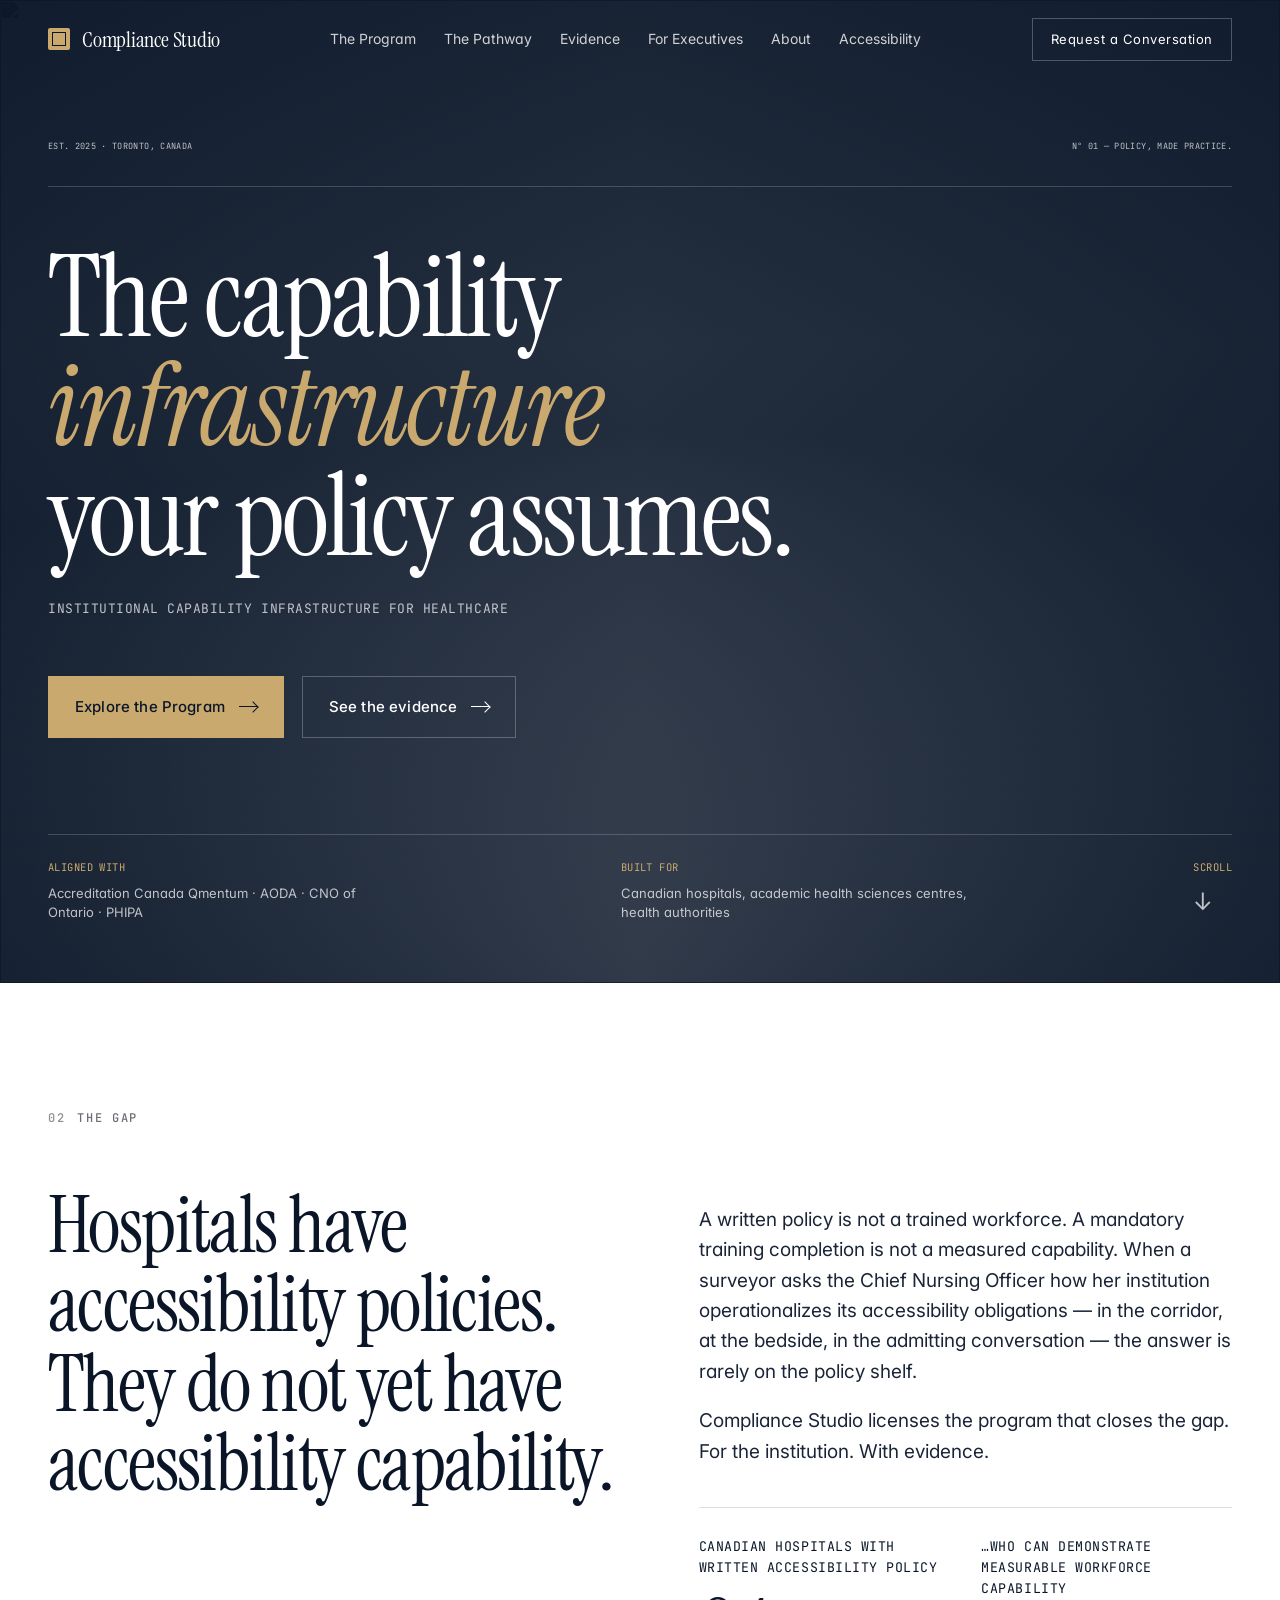
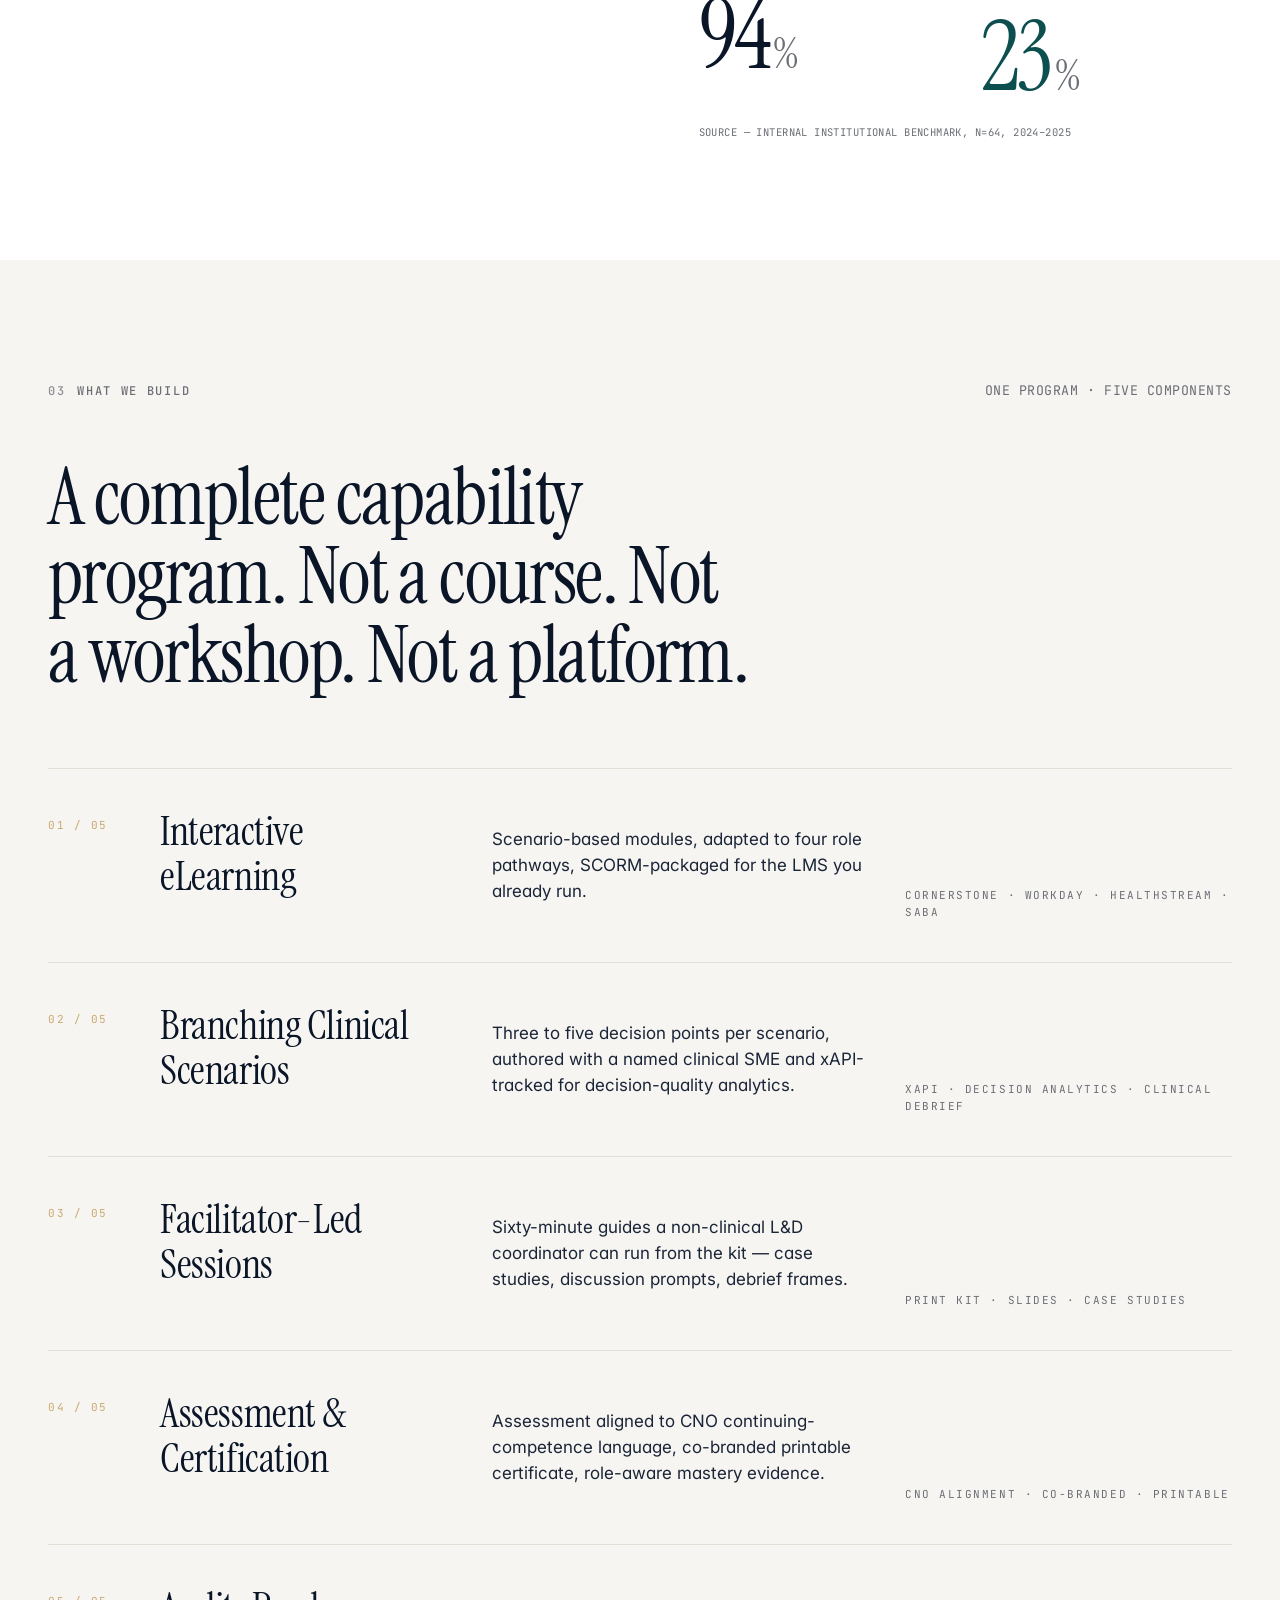
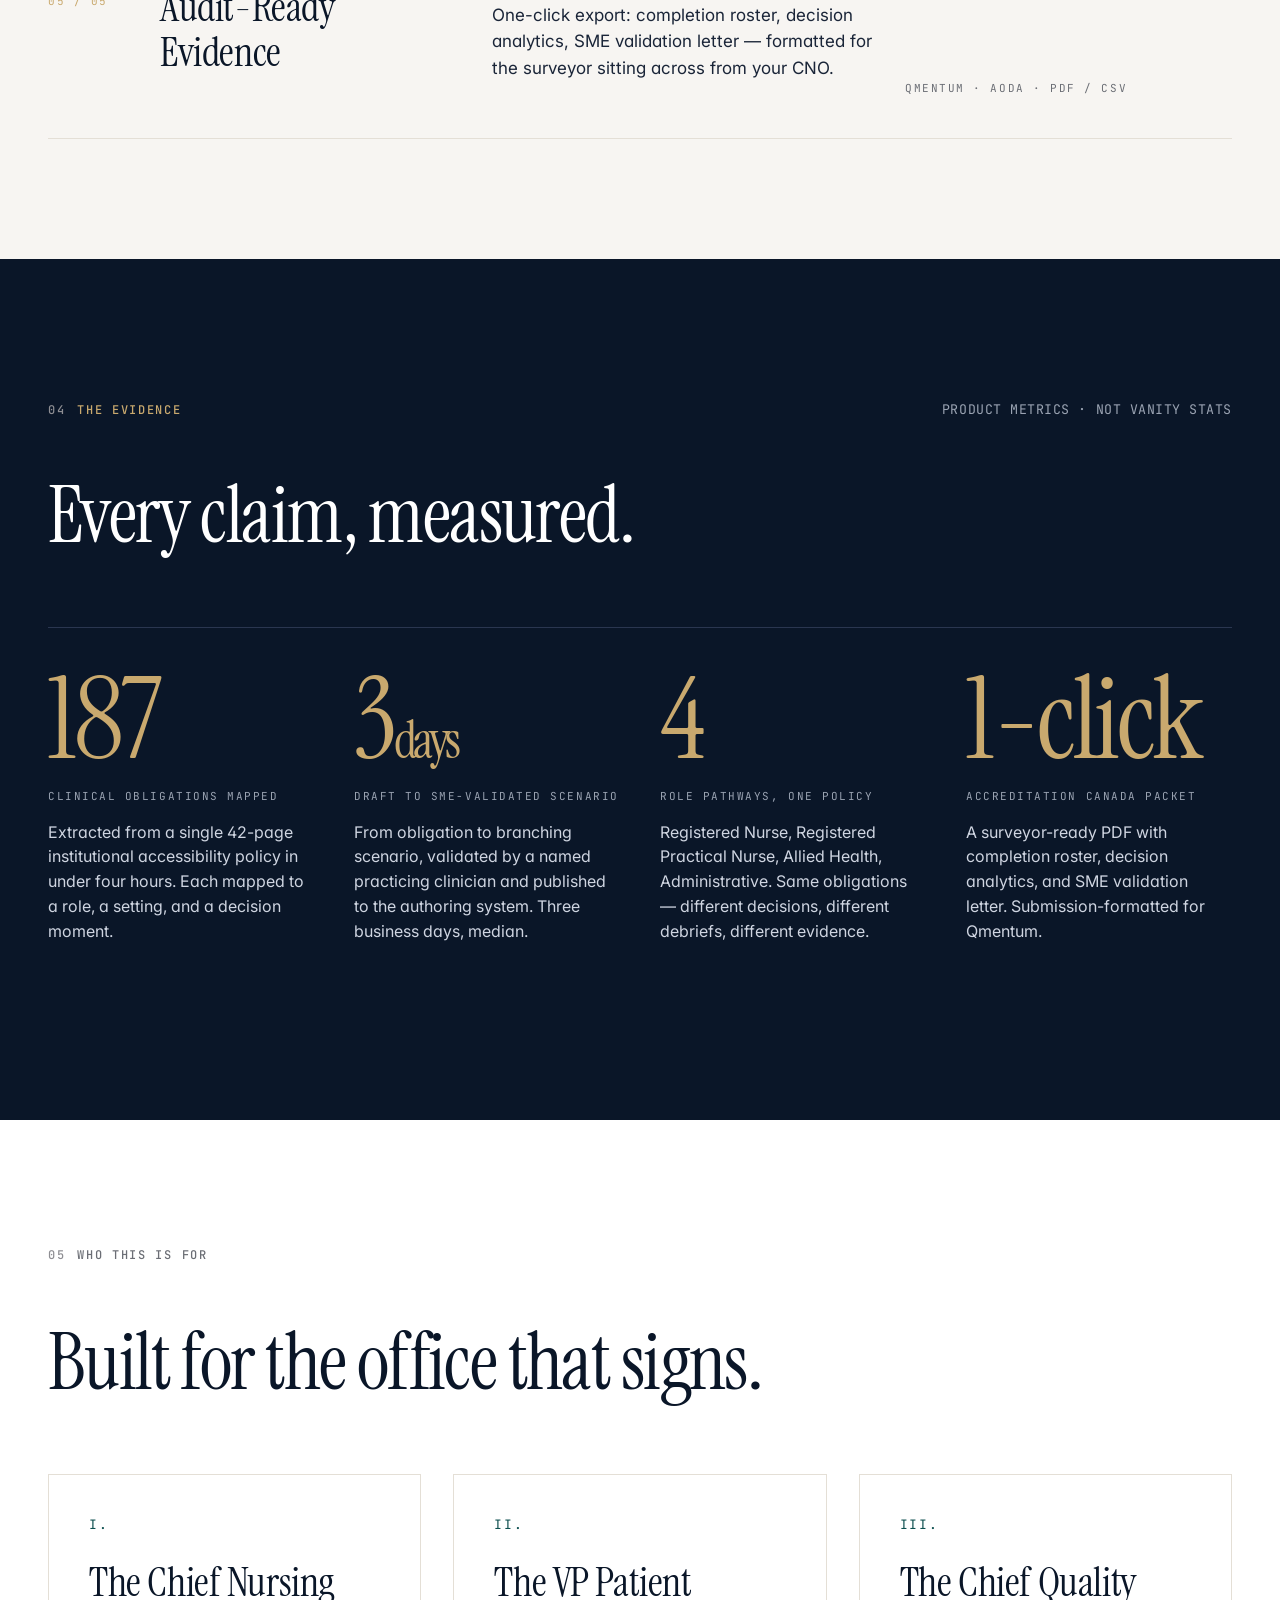
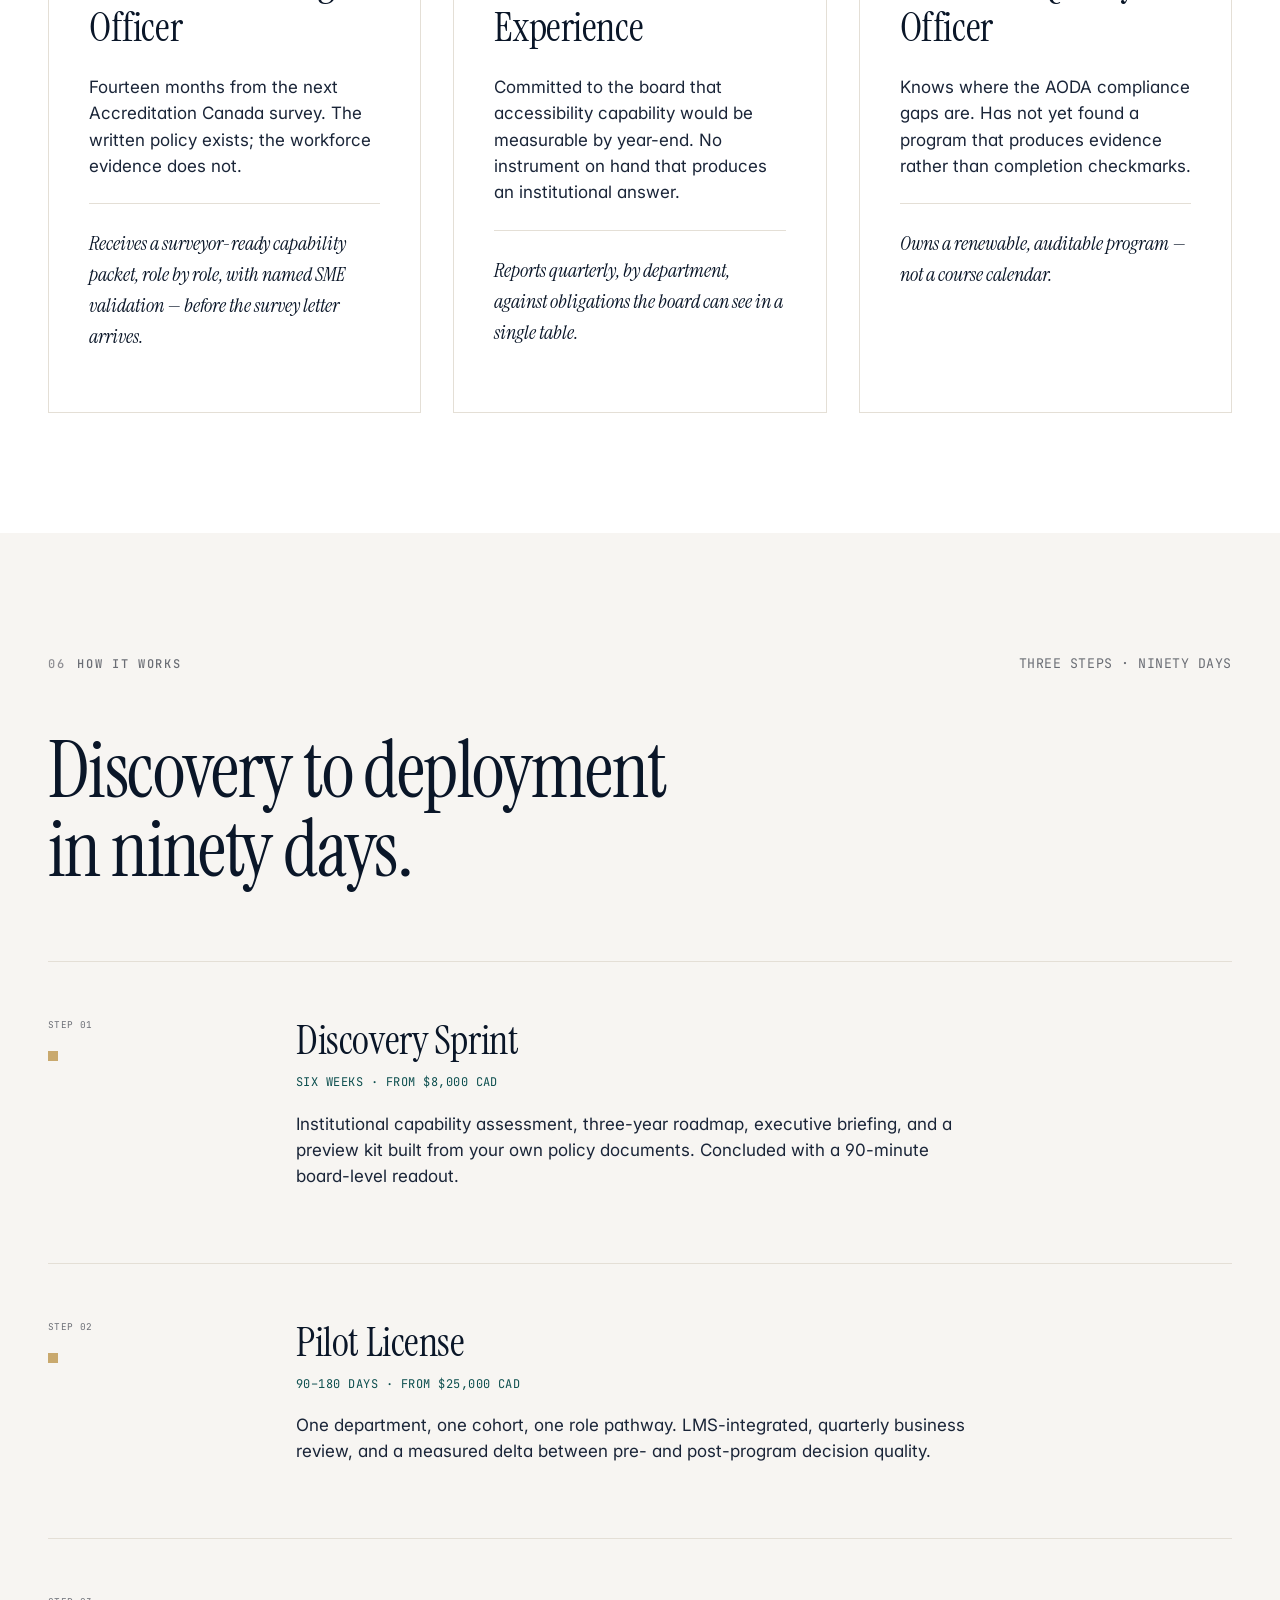
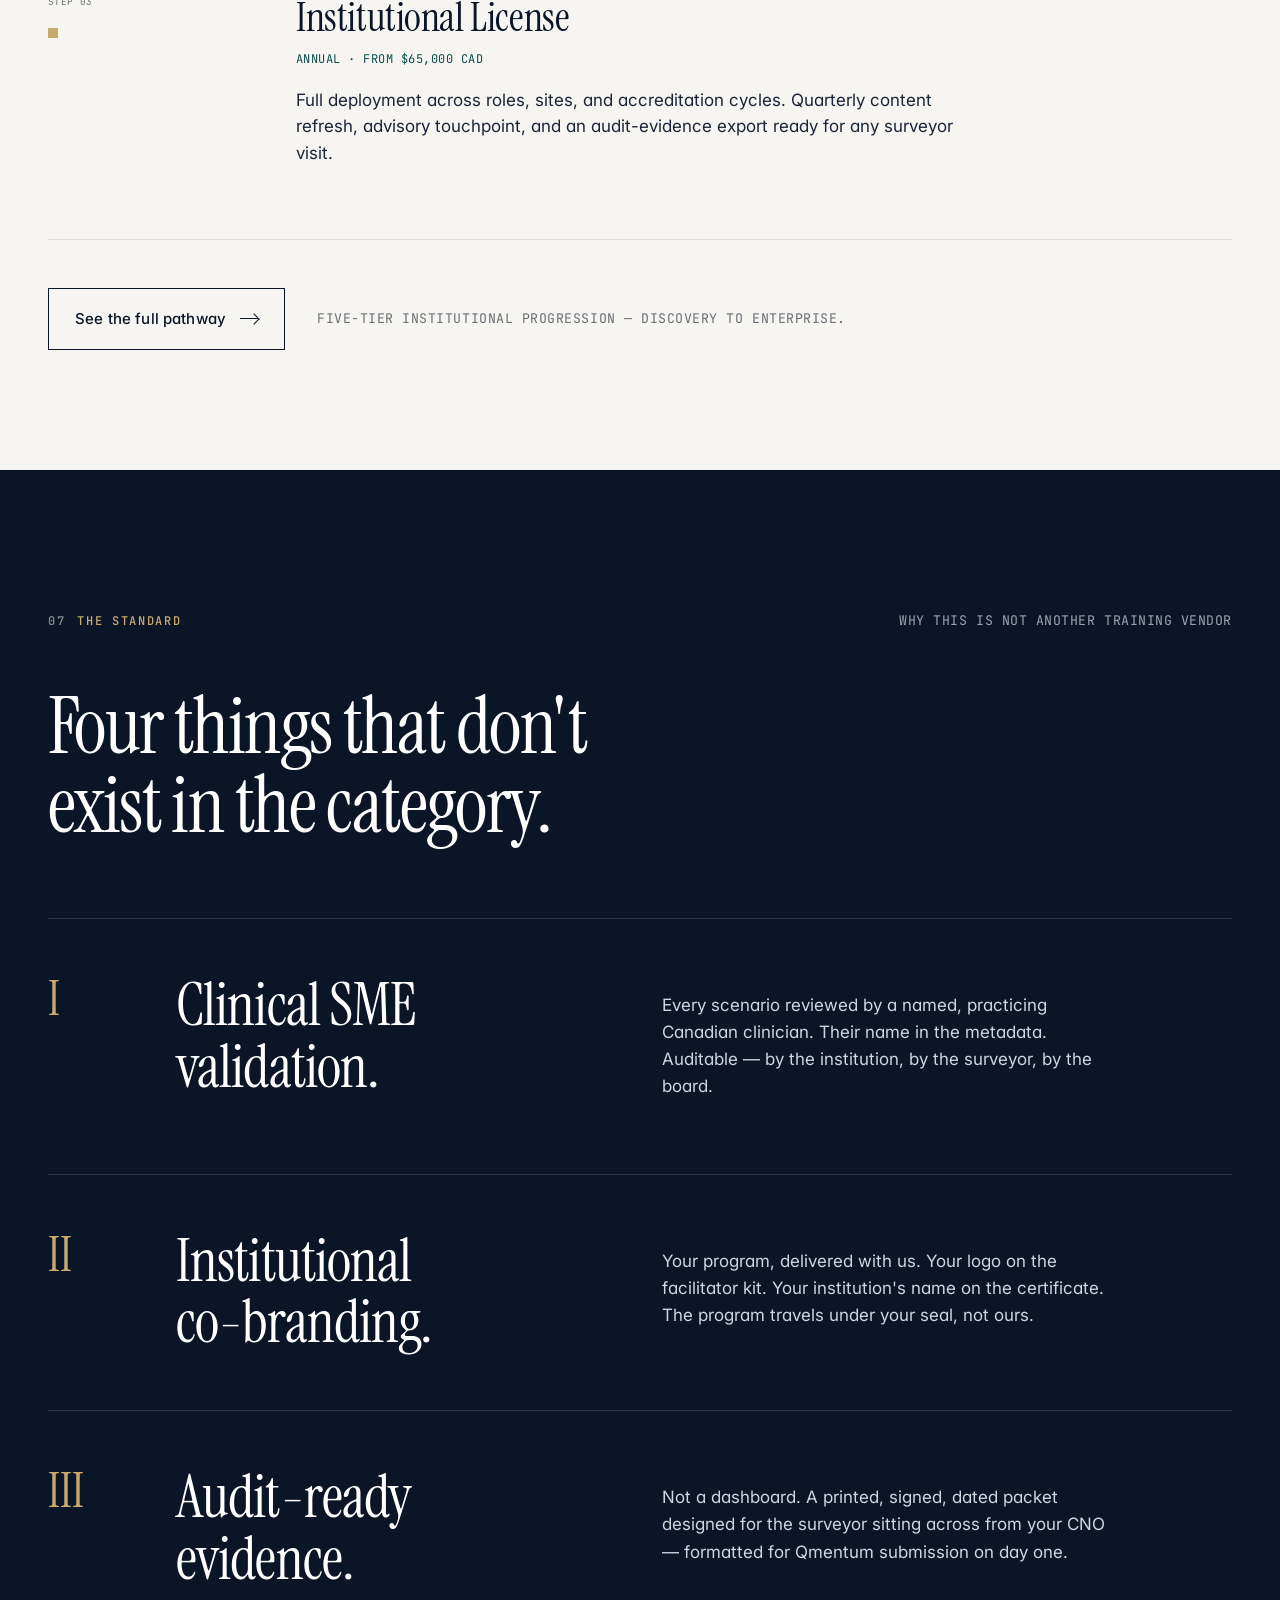
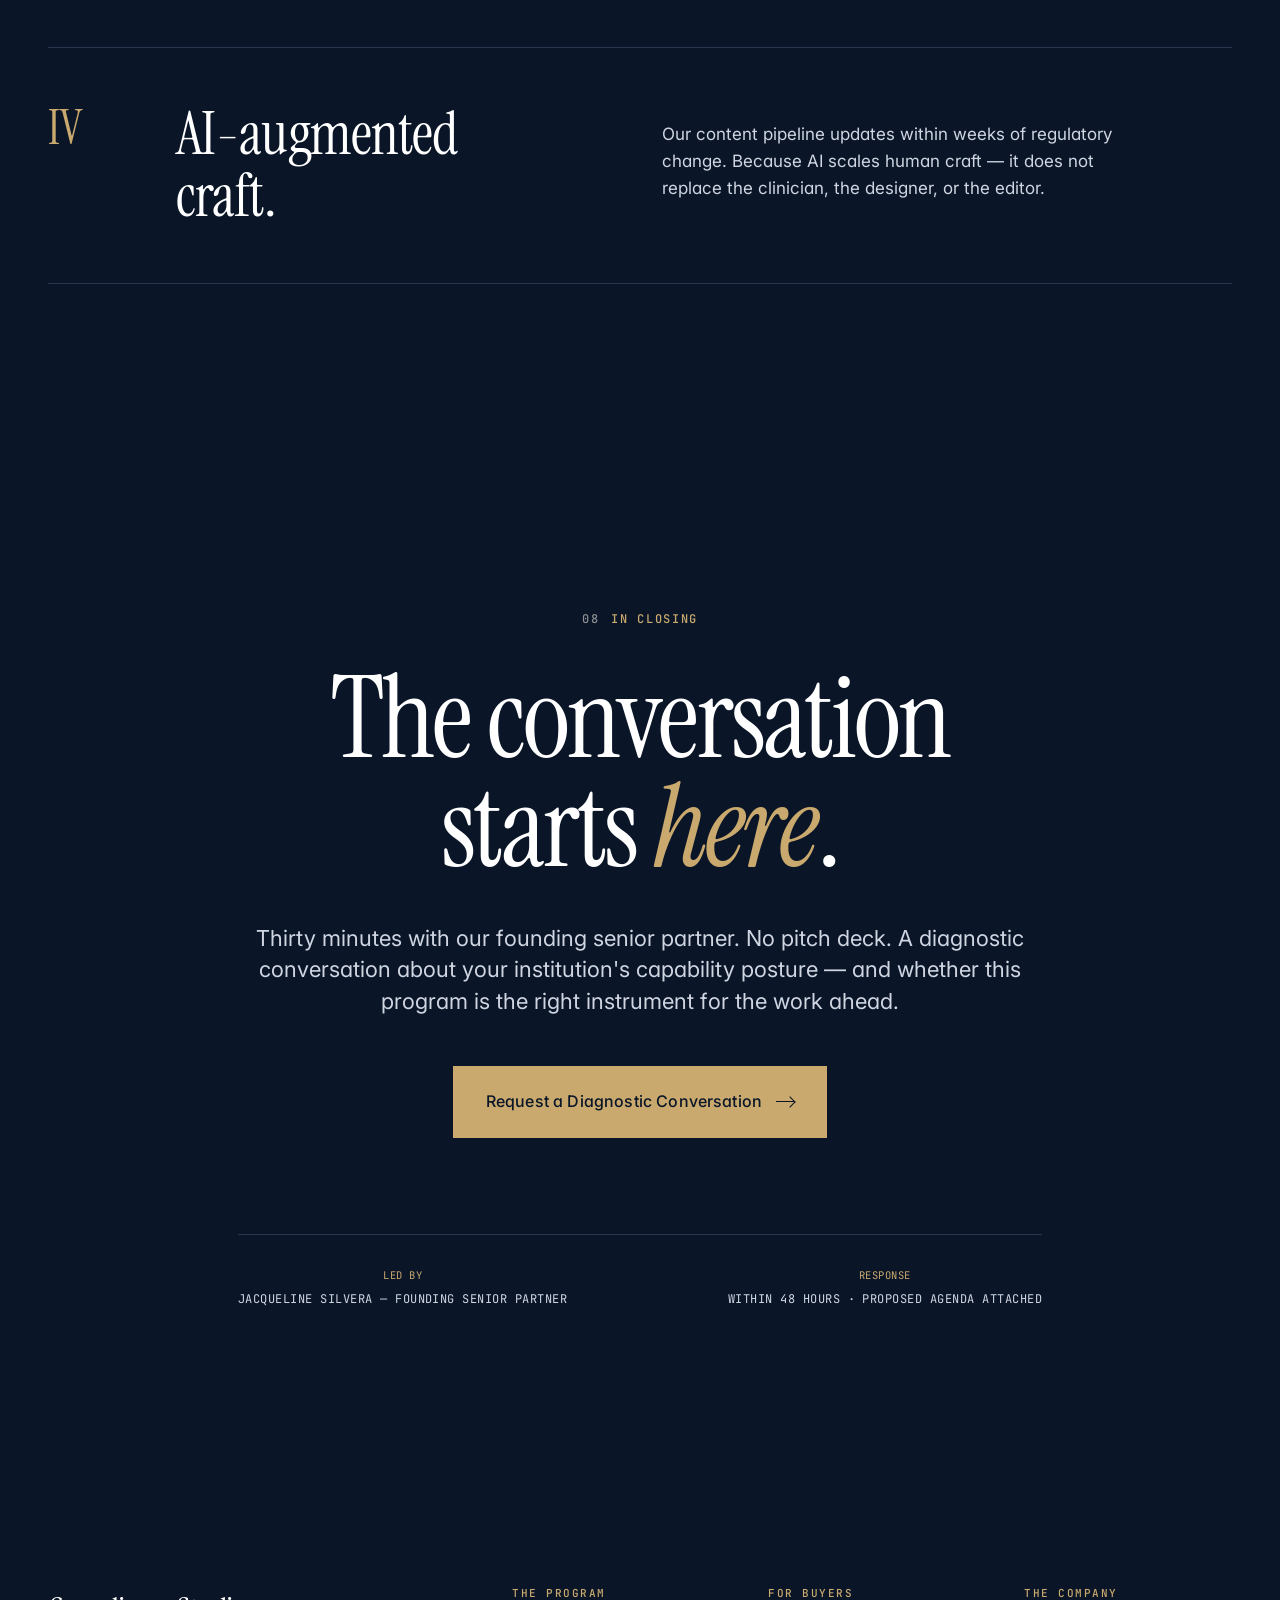
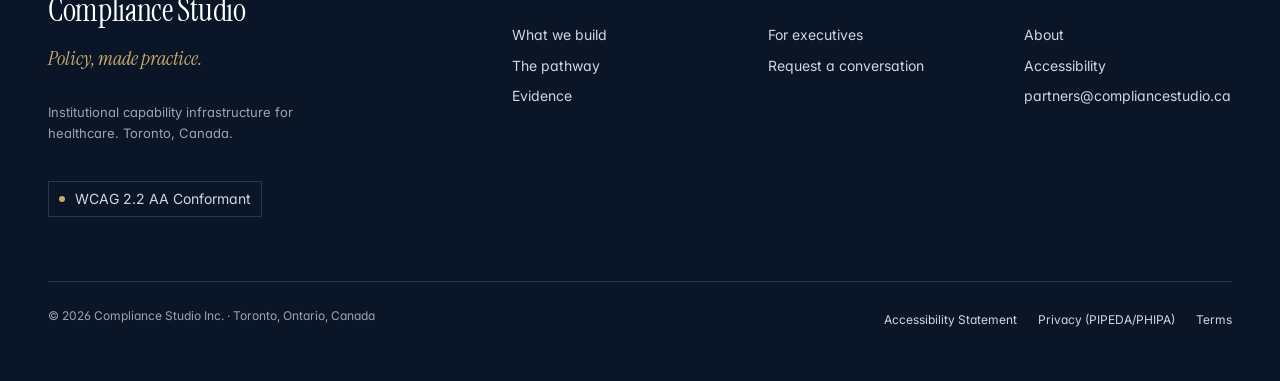
==== commit 92a6ba4b: "Update Sprint and Pilot pricing across all pages to $8K and $25K" ====
--- a/index.html
+++ b/index.html
@@ -236,7 +236,7 @@
         </div>
         <div class="how-body">
           <h3 class="display-s">Discovery Sprint</h3>
-          <div class="how-meta mono">Six weeks · from $15,000 CAD</div>
+          <div class="how-meta mono">Six weeks · from $8,000 CAD</div>
           <p>Institutional capability assessment, three-year roadmap, executive briefing, and a preview kit built from your own policy documents. Concluded with a 90-minute board-level readout.</p>
         </div>
       </li>
@@ -247,7 +247,7 @@
         </div>
         <div class="how-body">
           <h3 class="display-s">Pilot License</h3>
-          <div class="how-meta mono">90–180 days · from $45,000 CAD</div>
+          <div class="how-meta mono">90–180 days · from $25,000 CAD</div>
           <p>One department, one cohort, one role pathway. LMS-integrated, quarterly business review, and a measured delta between pre- and post-program decision quality.</p>
         </div>
       </li>
--- a/assets/site.css
+++ b/assets/site.css
@@ -333,36 +333,50 @@
   section { padding: 80px 0; }
   .page-hero { padding: 160px 0 80px; }
   .footer .row { grid-template-columns: 1fr 1fr; }
-  .nav-links {
-    display: none;
-    position: fixed; top: 0; left: 0; right: 0; bottom: 0;
-    background: rgba(10, 22, 40, 0.97);
+  .nav-links { display: none; }
+  .nav-cta { display: none; }
+  .nav-toggle { display: block; }
+  .nav.menu-open {
+    bottom: 0;
+    background: rgba(10, 22, 40, 0.97) !important;
     backdrop-filter: blur(12px);
     -webkit-backdrop-filter: blur(12px);
+    padding-top: 18px; padding-bottom: 18px;
+    border-bottom-color: transparent !important;
+  }
+  .nav.menu-open .nav-brand {
+    position: absolute;
+    top: 18px;
+    left: 50%;
+    transform: translateX(-50%);
+  }
+  .nav.menu-open .nav-toggle {
+    position: absolute;
+    top: 18px;
+    right: var(--gutter);
+  }
+  .nav.menu-open .nav-links {
+    display: flex;
     flex-direction: column;
     align-items: center;
     justify-content: center;
     gap: 24px;
     font-size: 20px;
-    z-index: 55;
-  }
-  .nav.menu-open .nav-links {
-    display: flex;
+    position: absolute;
+    top: 0; left: 0; right: 0; bottom: 0;
+    margin: 0;
   }
   .nav.menu-open .nav-links a { color: rgba(255,255,255,0.85); }
   .nav.menu-open .nav-links a:hover { color: #fff; }
-  .nav-cta { display: none; }
   .nav.menu-open .nav-cta {
     display: inline-block;
-    position: fixed;
+    position: absolute;
     bottom: 60px;
     left: 50%;
     transform: translateX(-50%);
-    z-index: 56;
     border-color: rgba(255,255,255,0.3);
     color: #fff;
   }
-  .nav-toggle { display: block; }
 }
 @media (max-width: 560px) {
   .grid-4 { grid-template-columns: 1fr; }
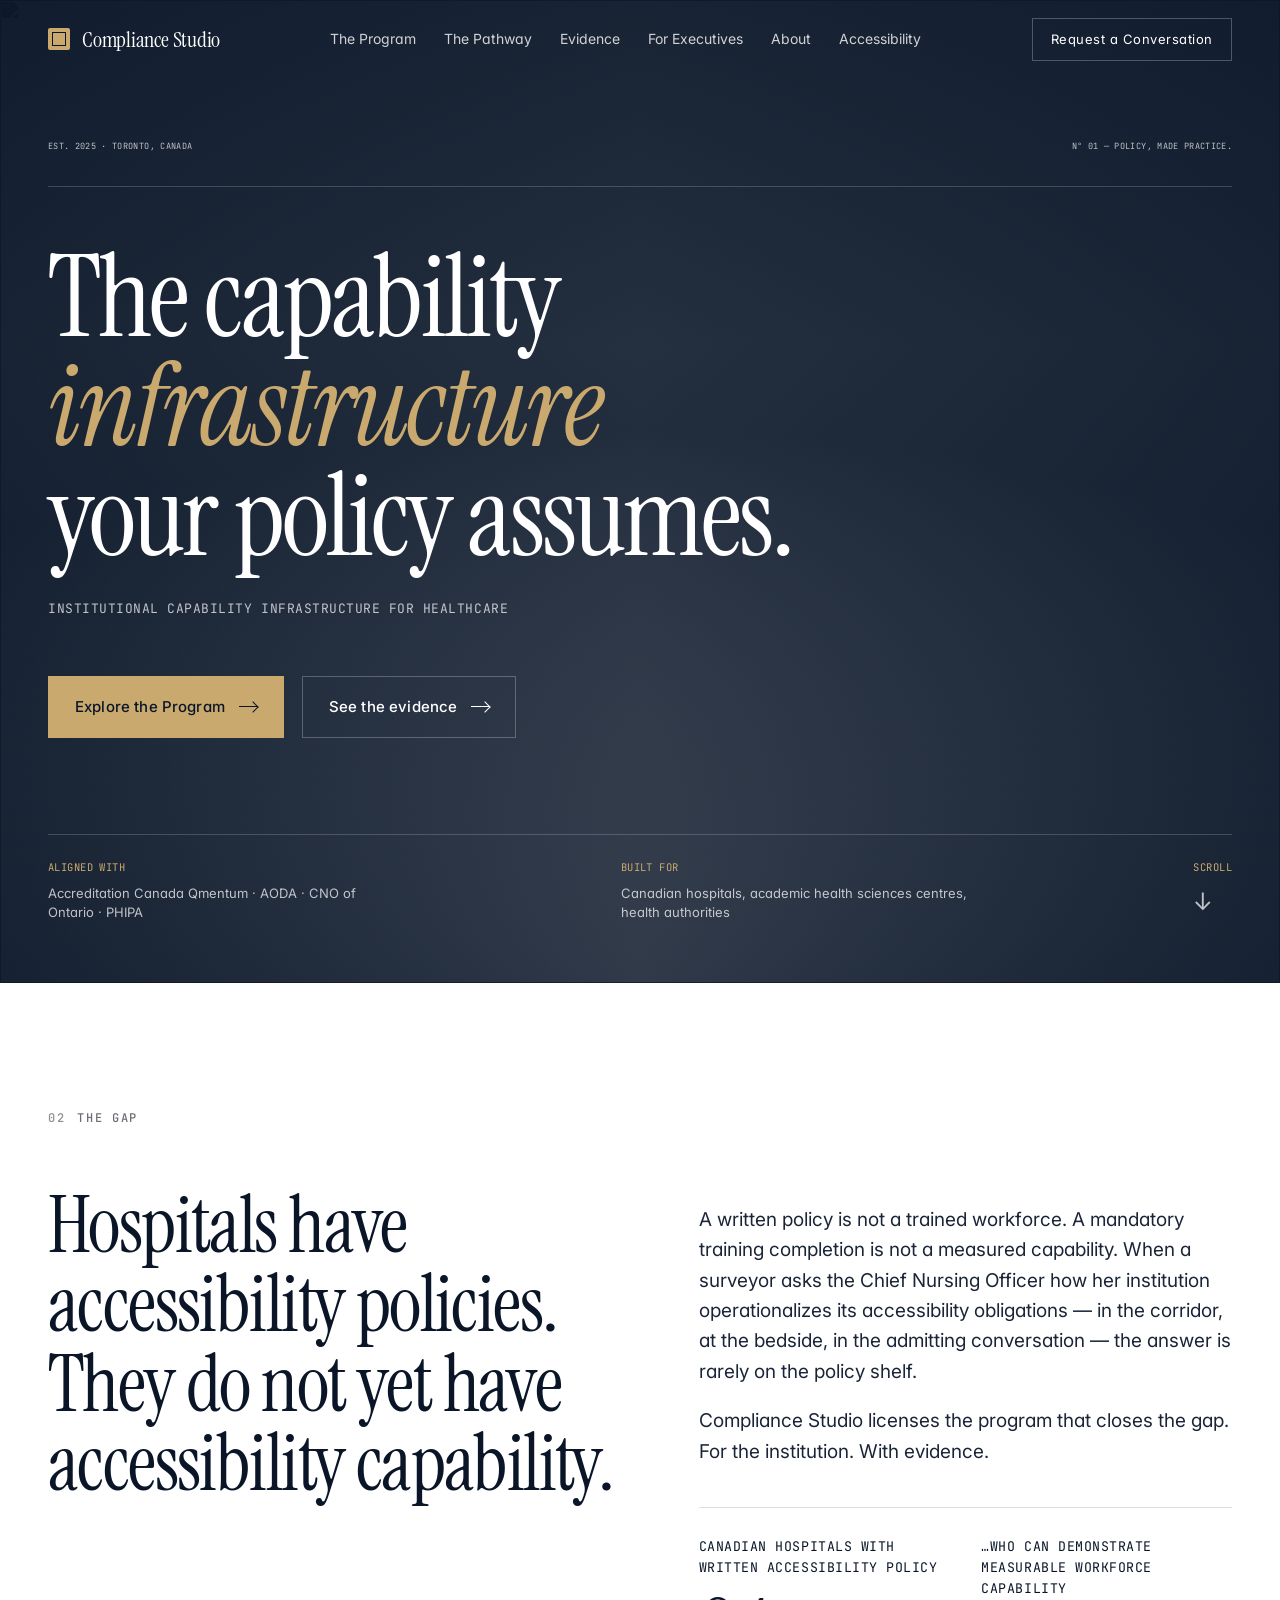
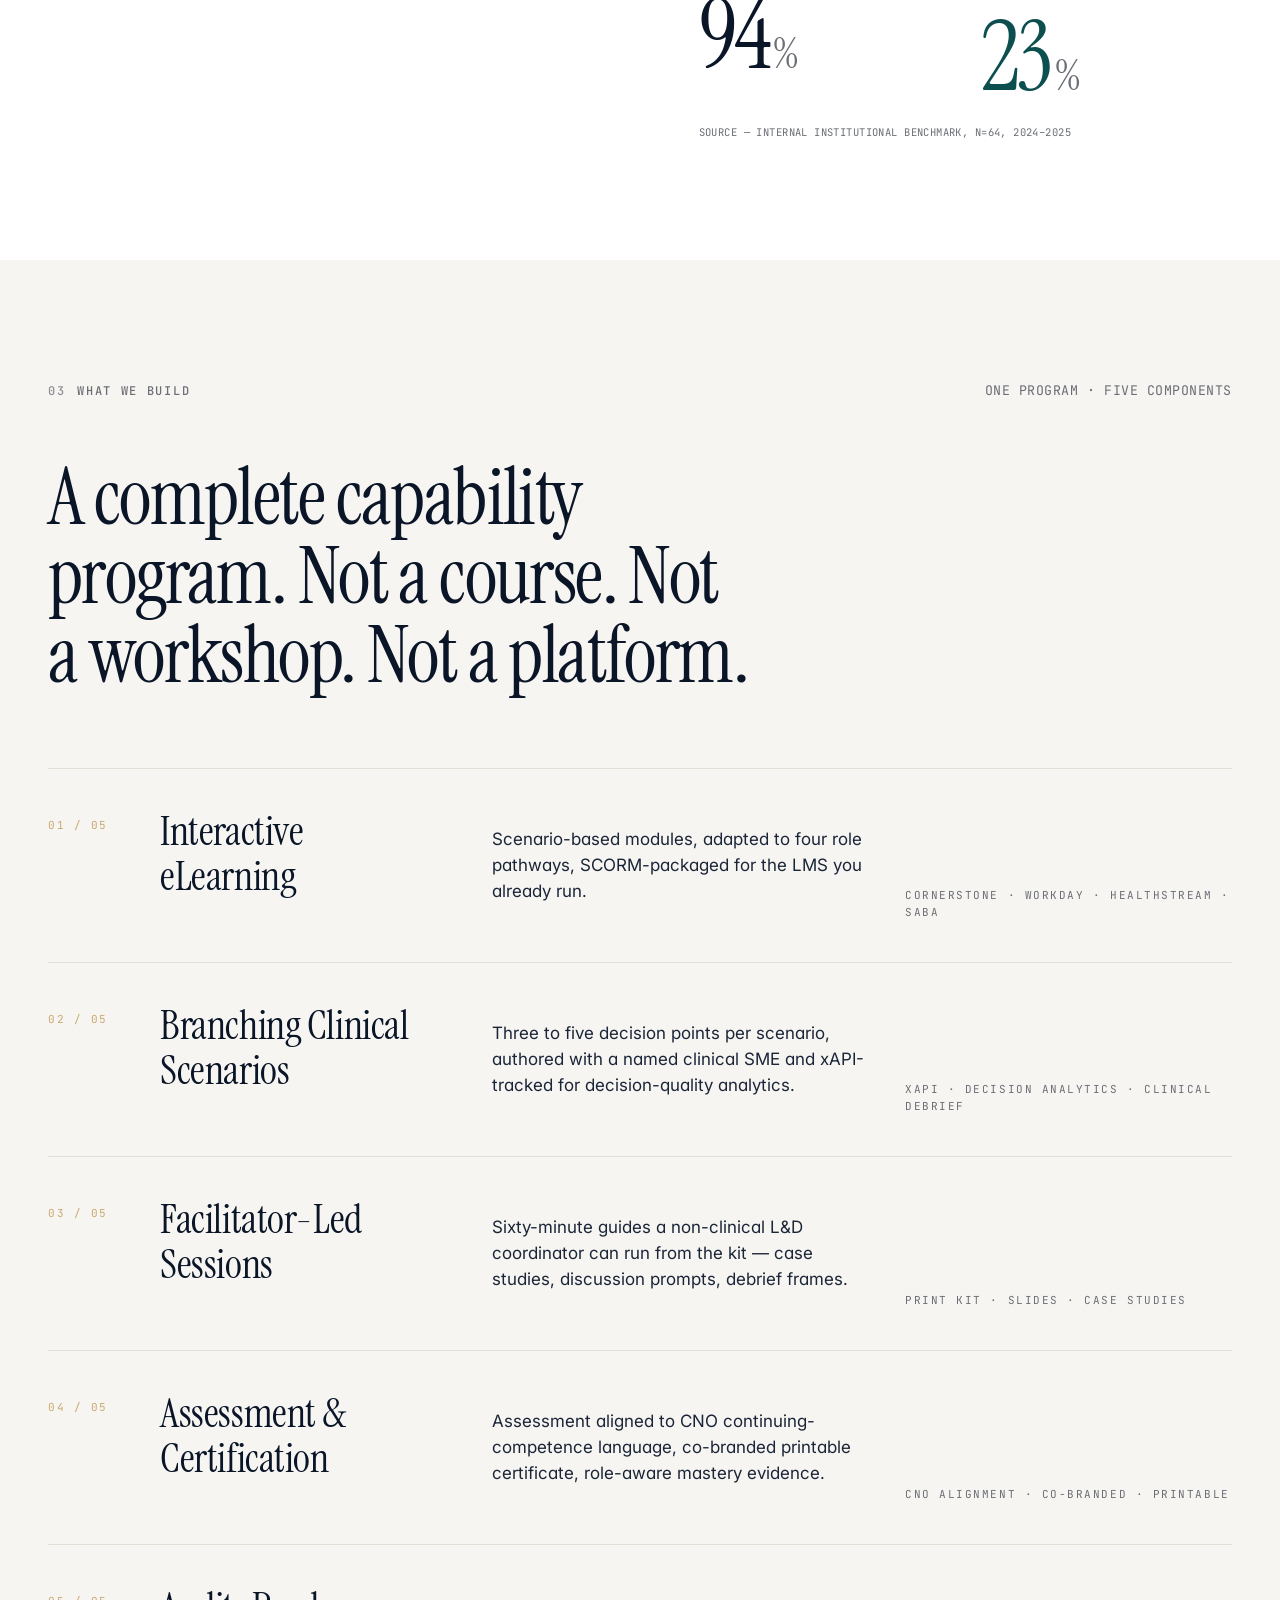
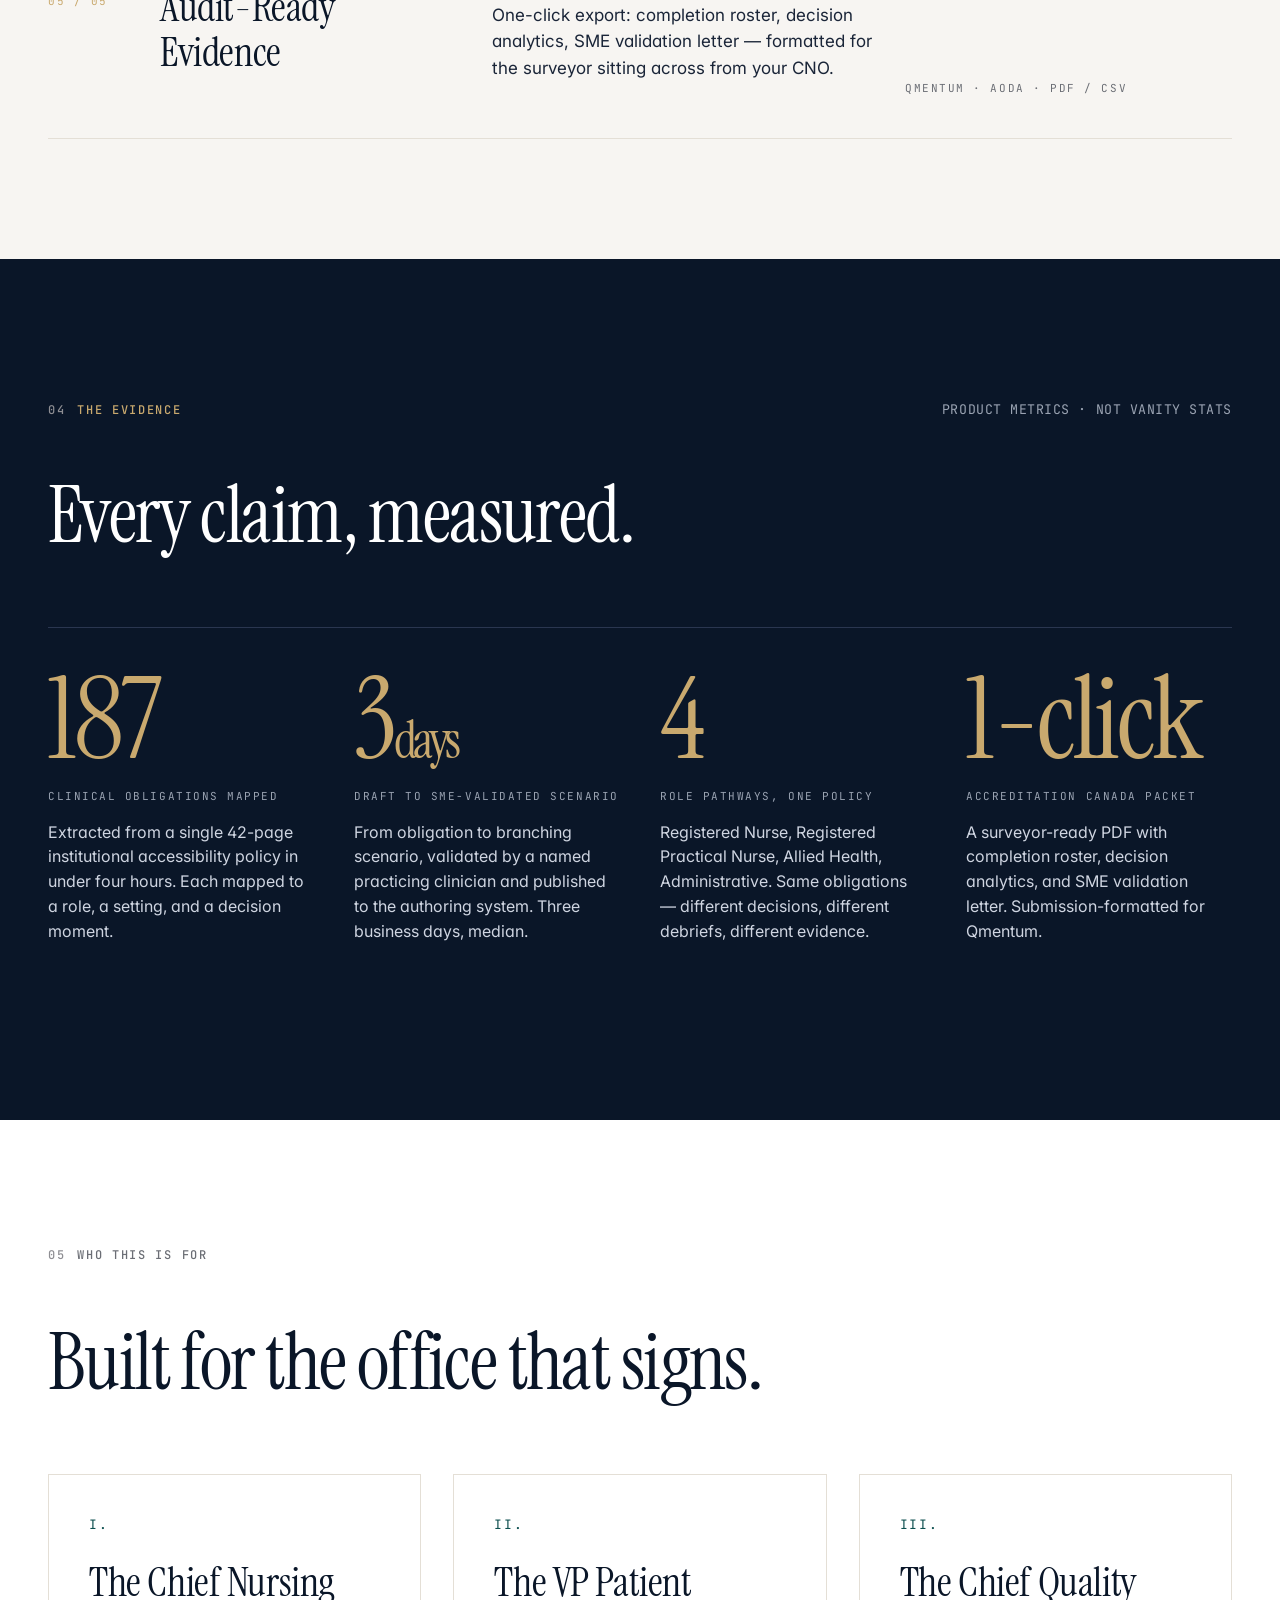
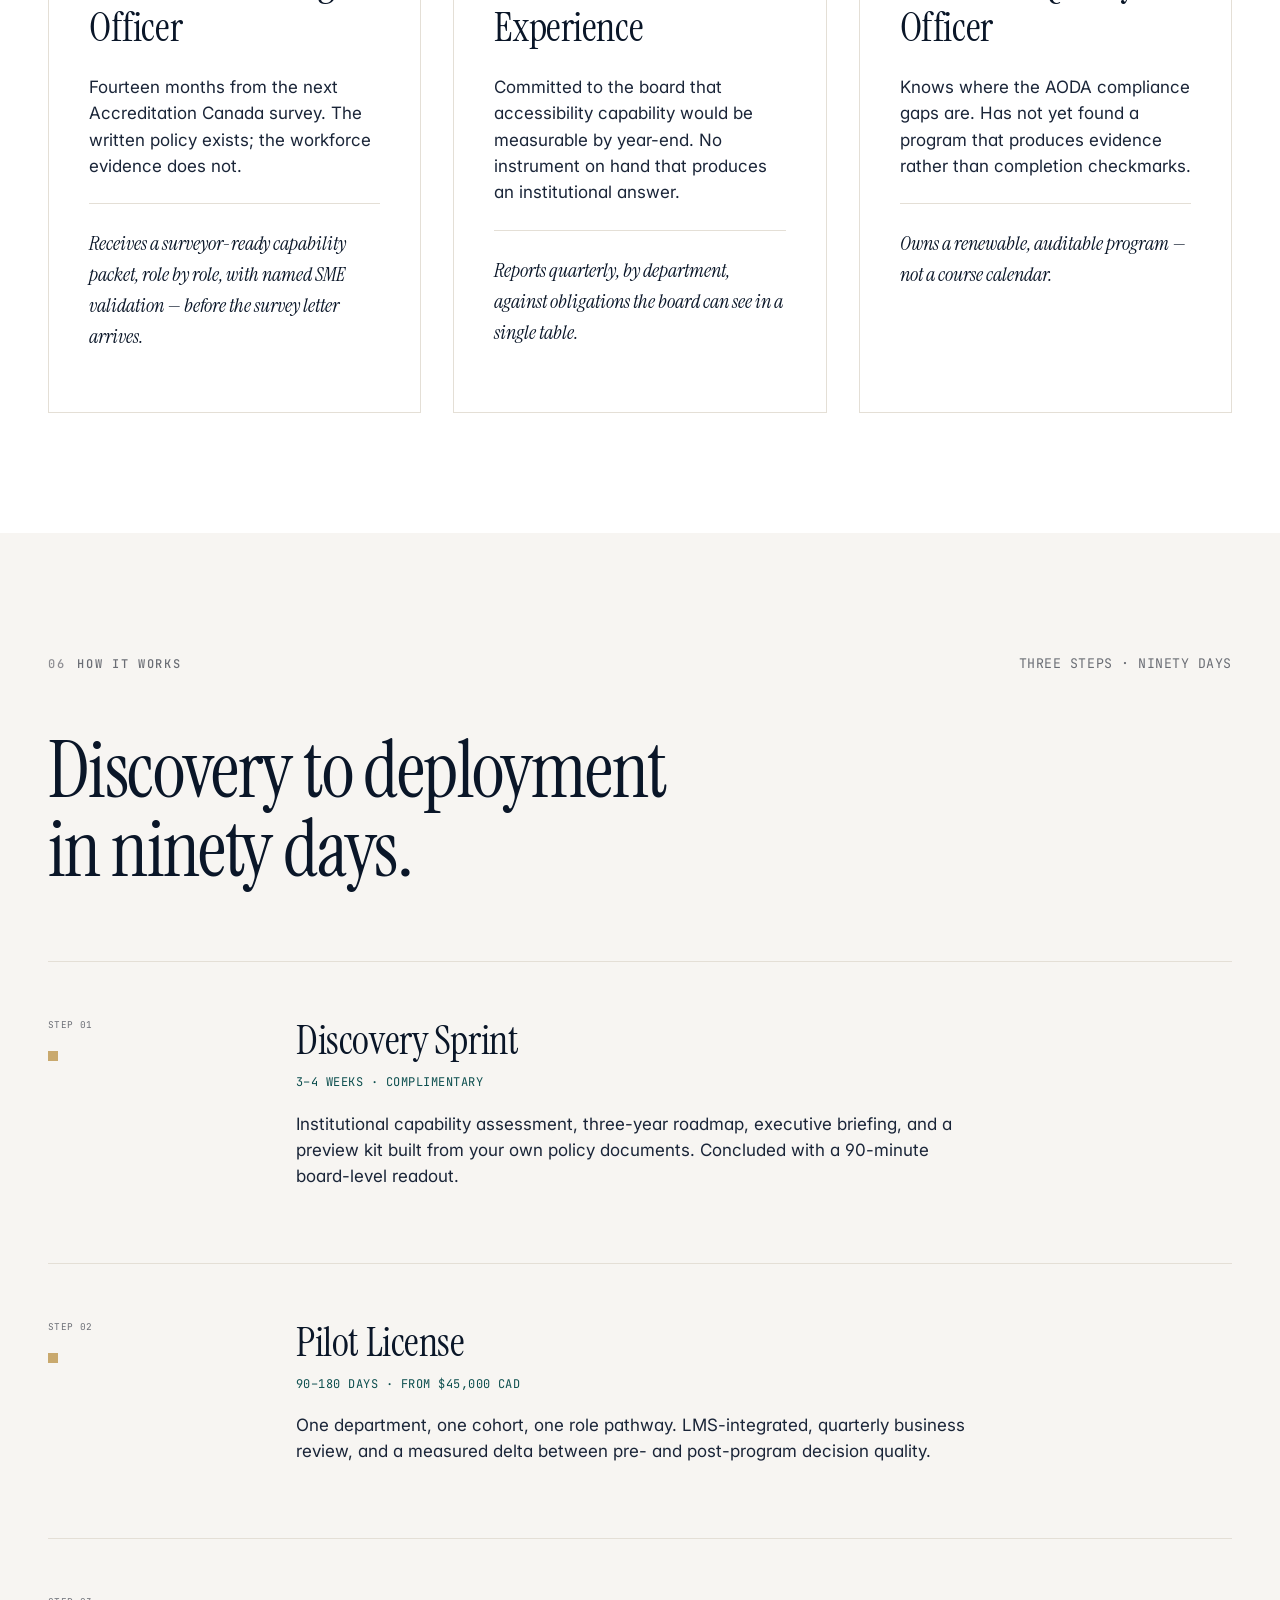
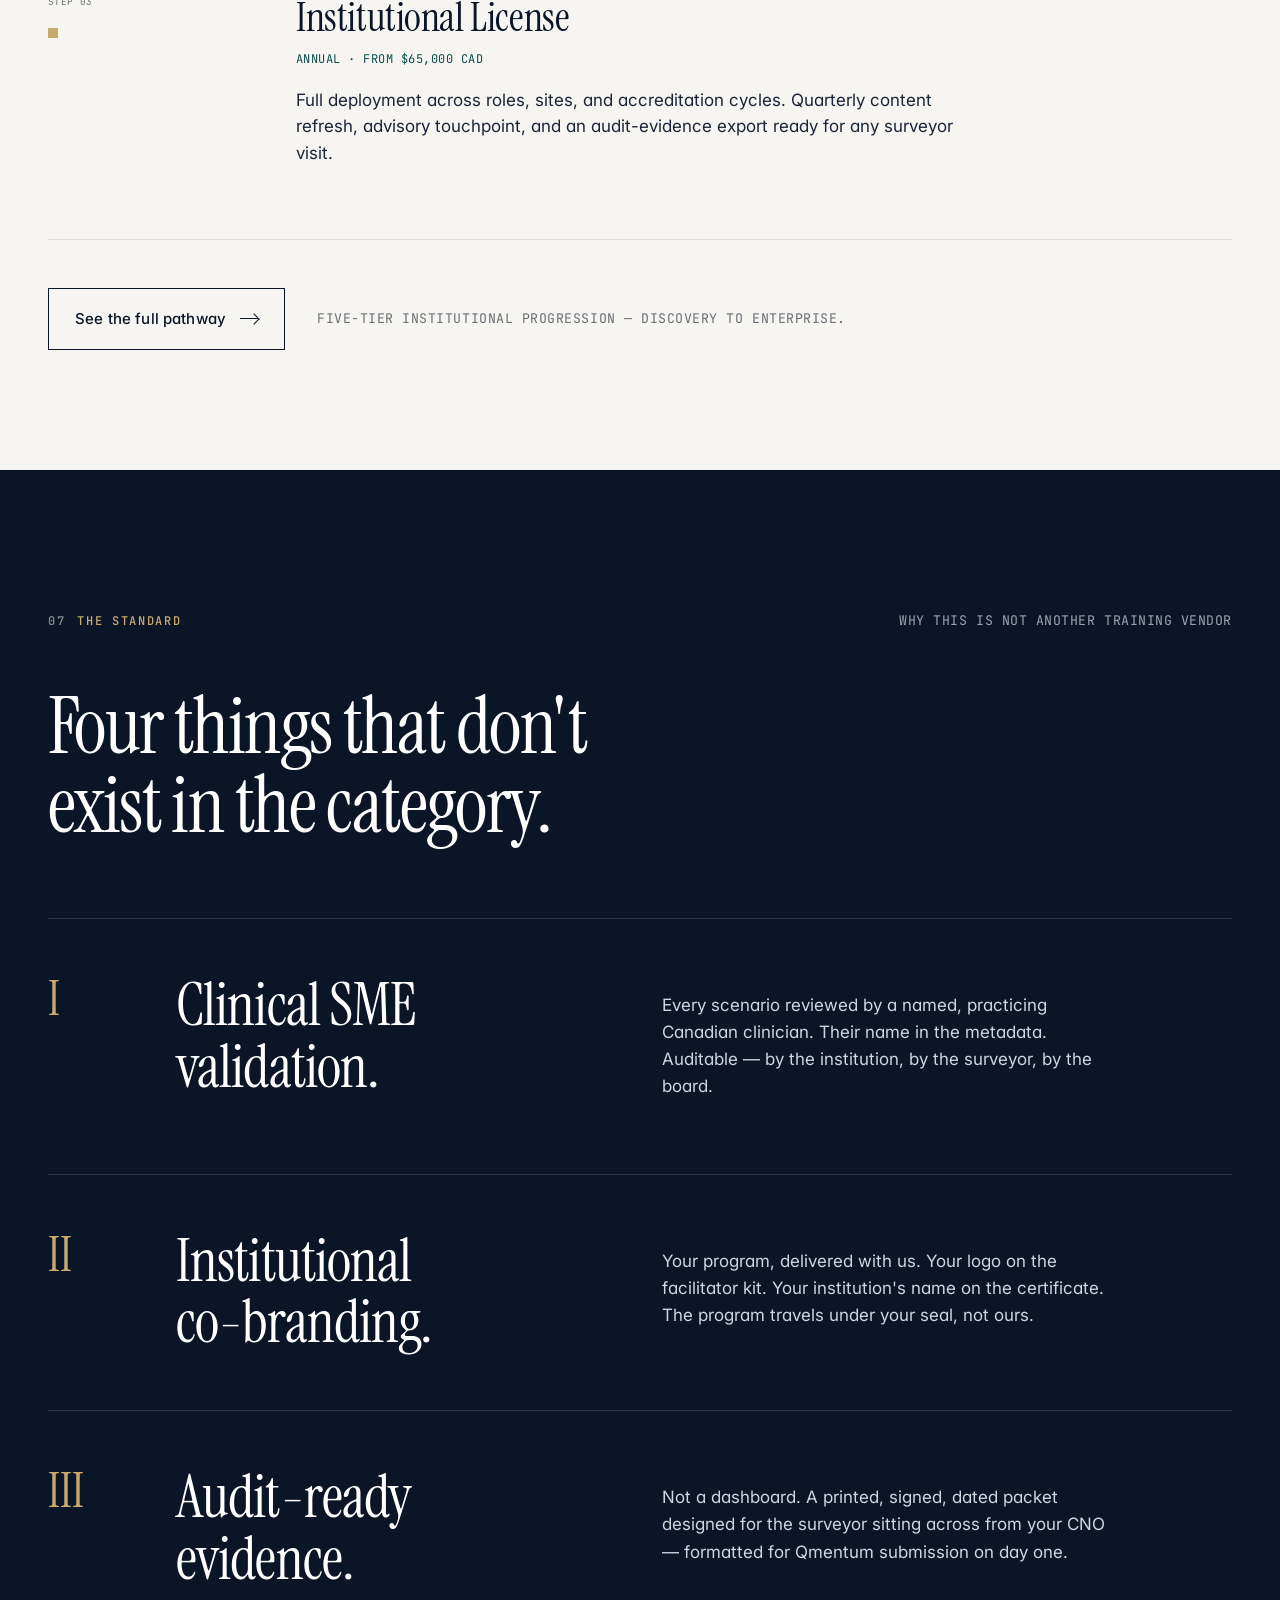
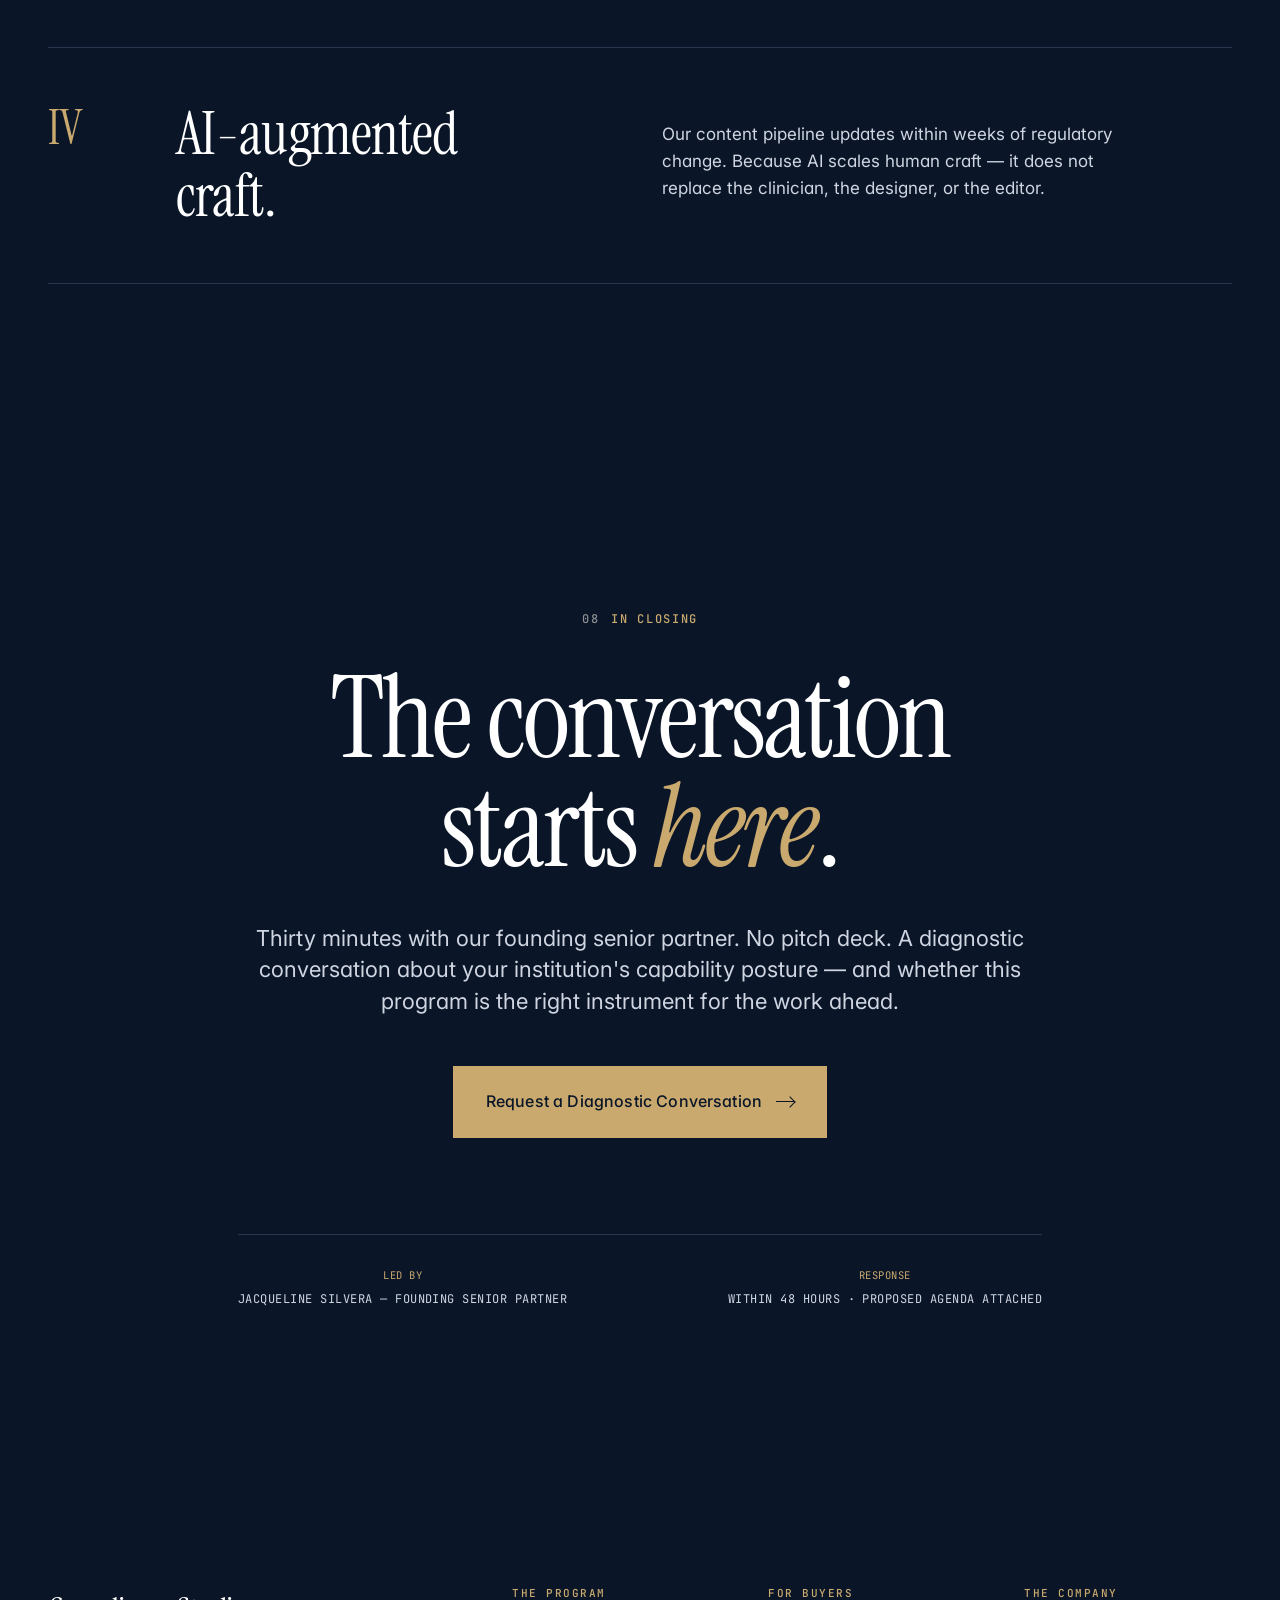
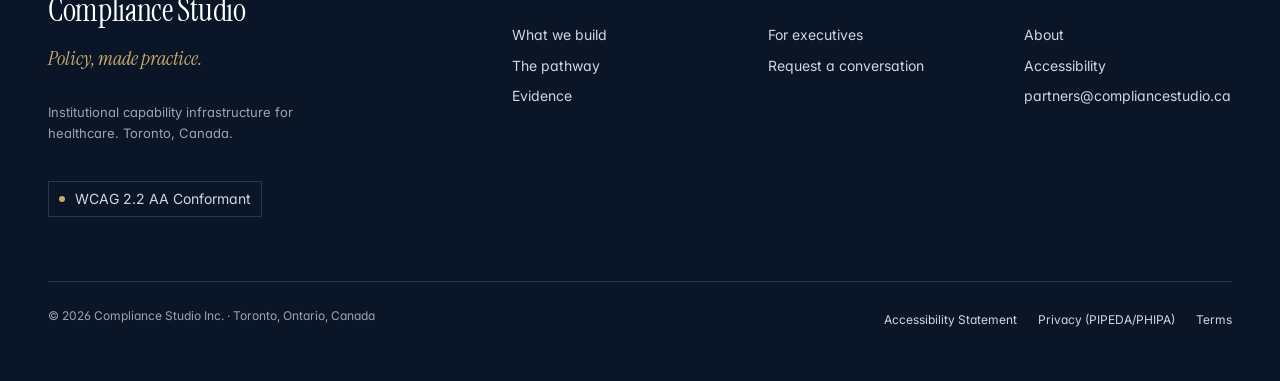
==== commit c28c4d1a: "Align pricing on executives and index pages: Discovery complimentary, Pilot $45K" ====
--- a/index.html
+++ b/index.html
@@ -236,7 +236,7 @@
         </div>
         <div class="how-body">
           <h3 class="display-s">Discovery Sprint</h3>
-          <div class="how-meta mono">Six weeks · from $8,000 CAD</div>
+          <div class="how-meta mono">3–4 weeks · Complimentary</div>
           <p>Institutional capability assessment, three-year roadmap, executive briefing, and a preview kit built from your own policy documents. Concluded with a 90-minute board-level readout.</p>
         </div>
       </li>
@@ -247,7 +247,7 @@
         </div>
         <div class="how-body">
           <h3 class="display-s">Pilot License</h3>
-          <div class="how-meta mono">90–180 days · from $25,000 CAD</div>
+          <div class="how-meta mono">90–180 days · from $45,000 CAD</div>
           <p>One department, one cohort, one role pathway. LMS-integrated, quarterly business review, and a measured delta between pre- and post-program decision quality.</p>
         </div>
       </li>
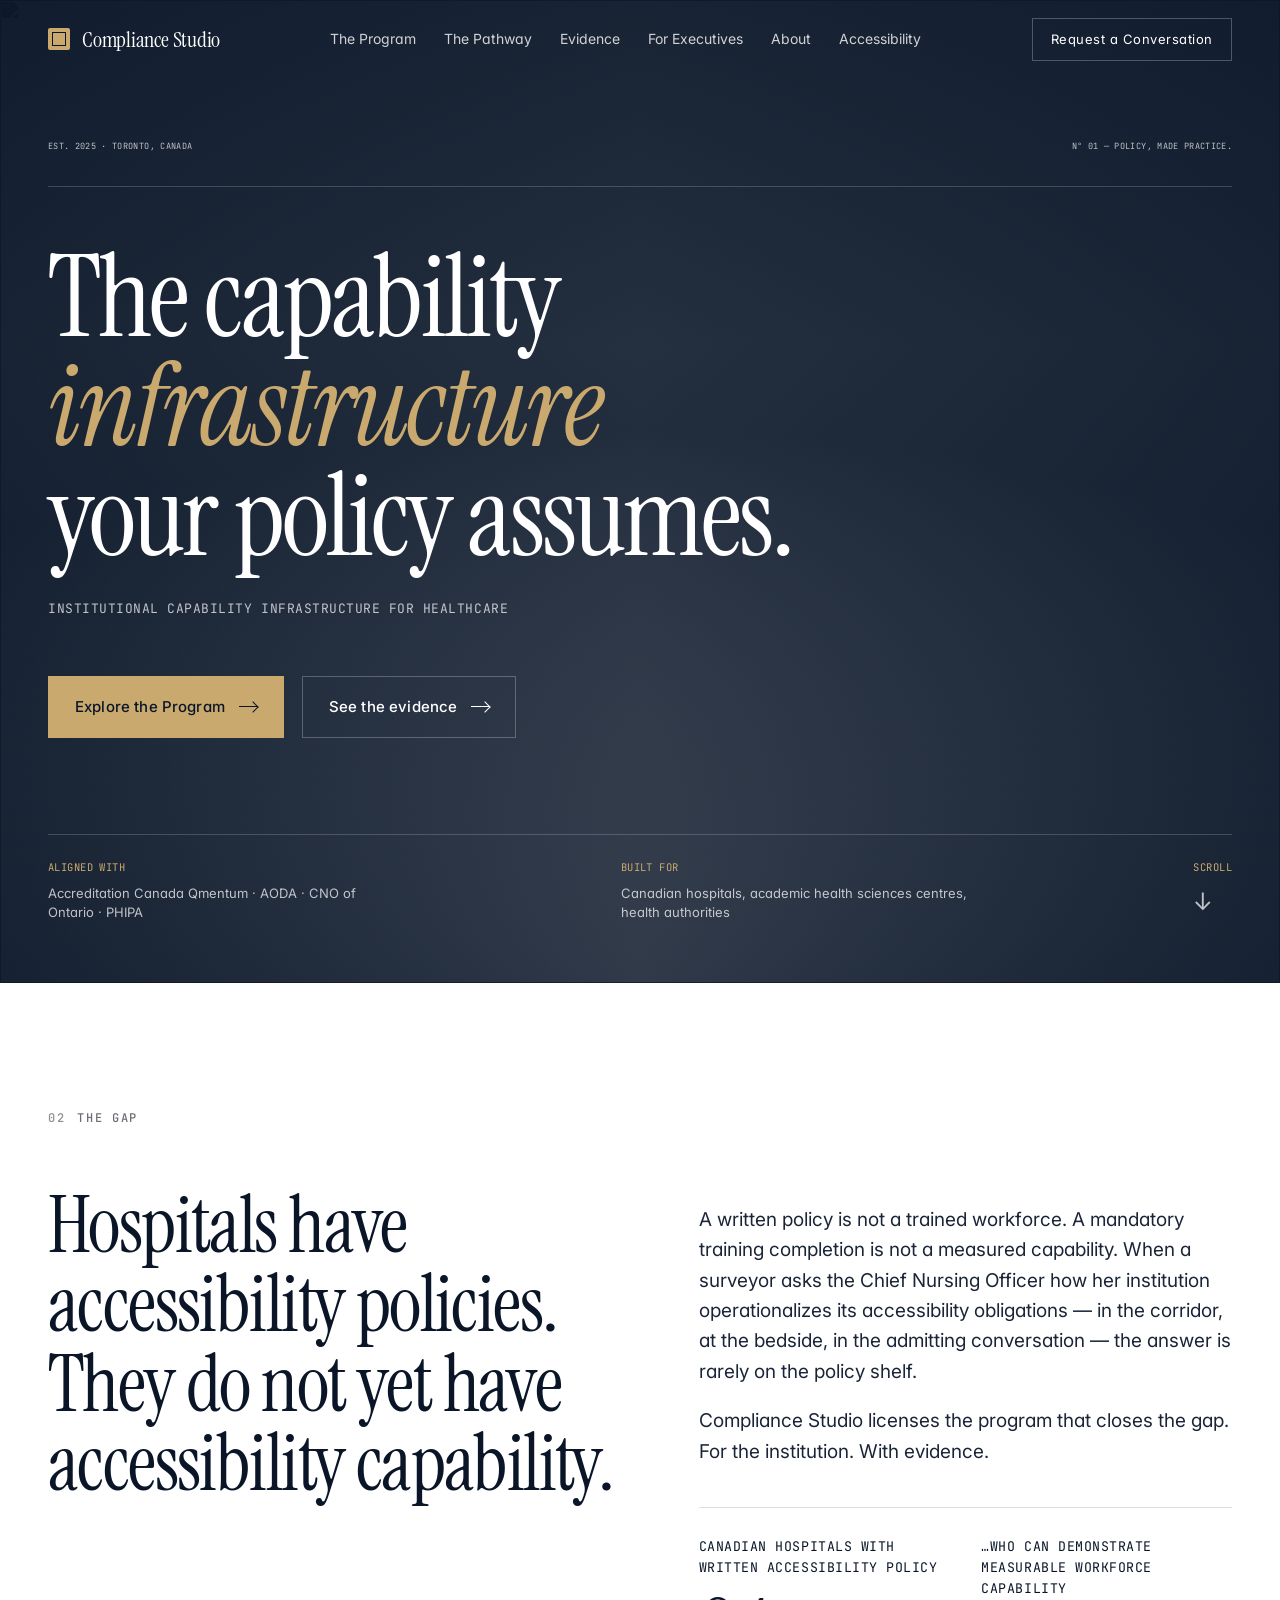
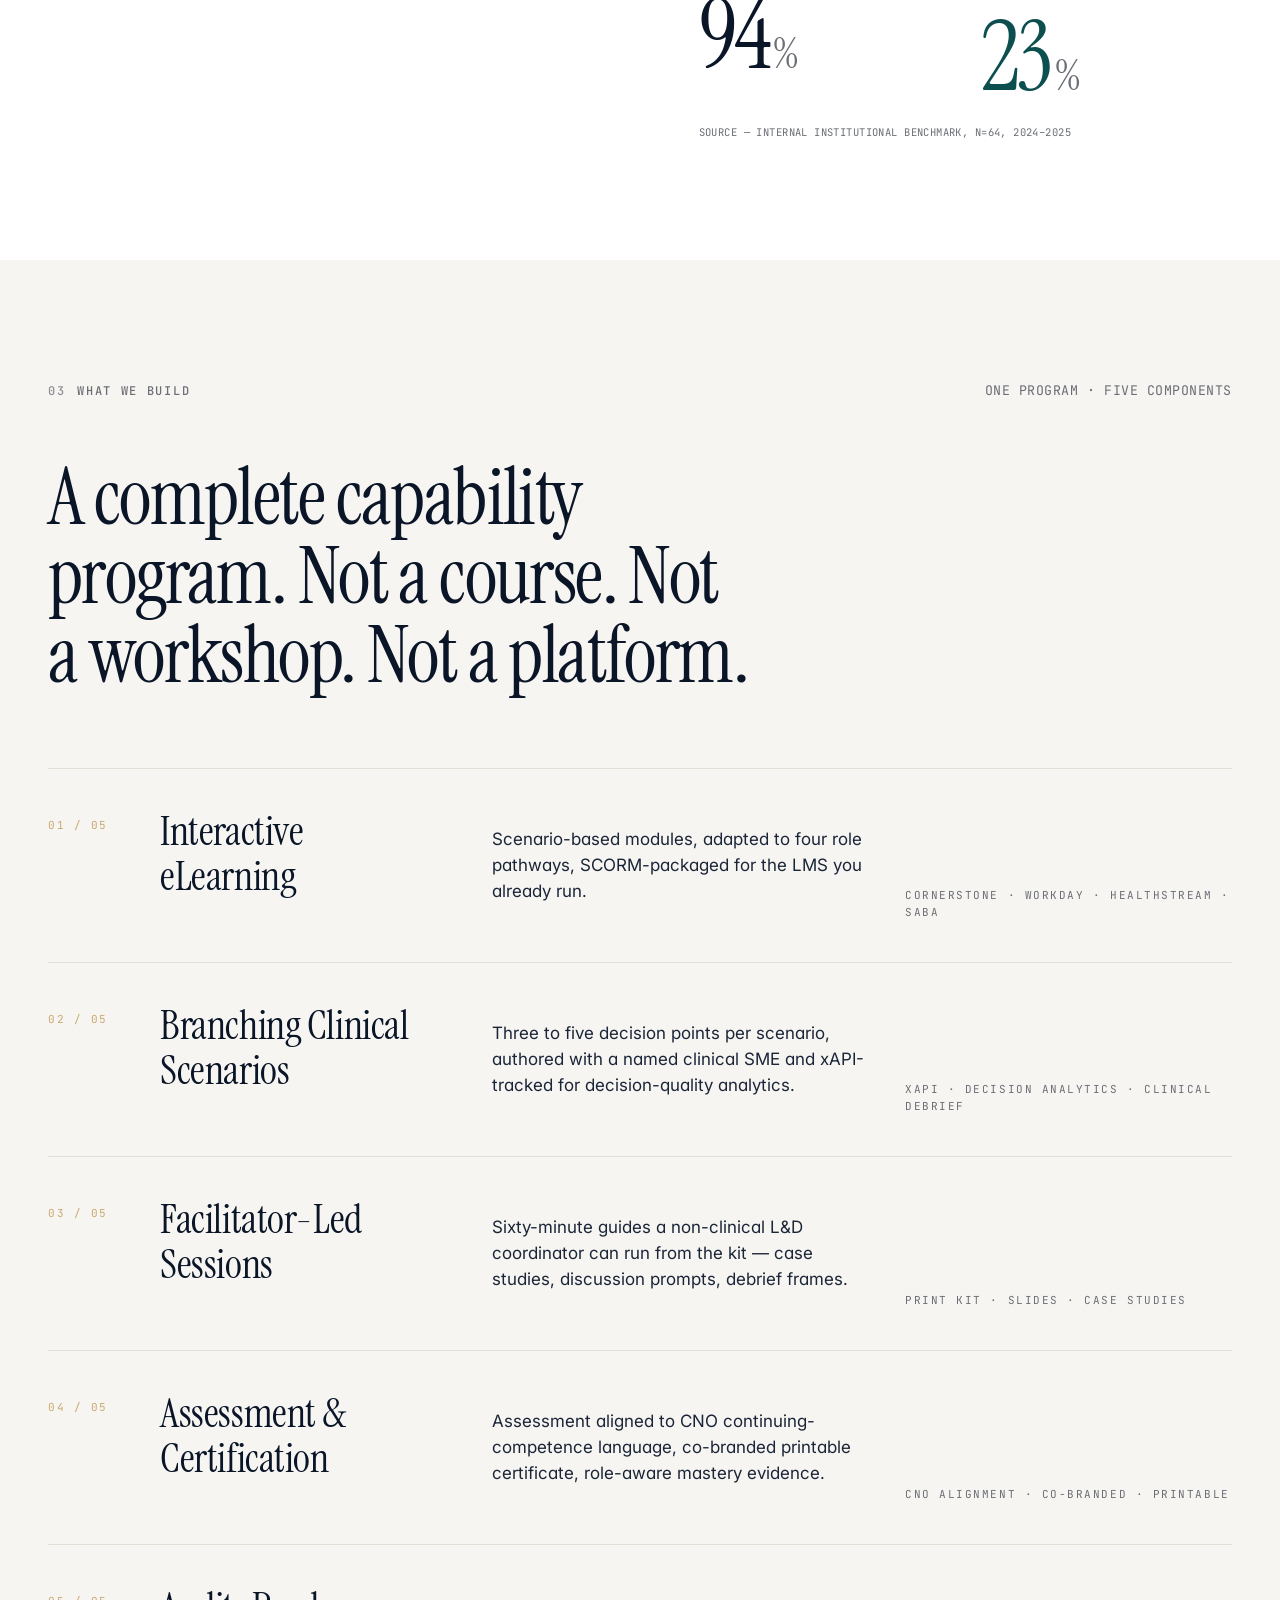
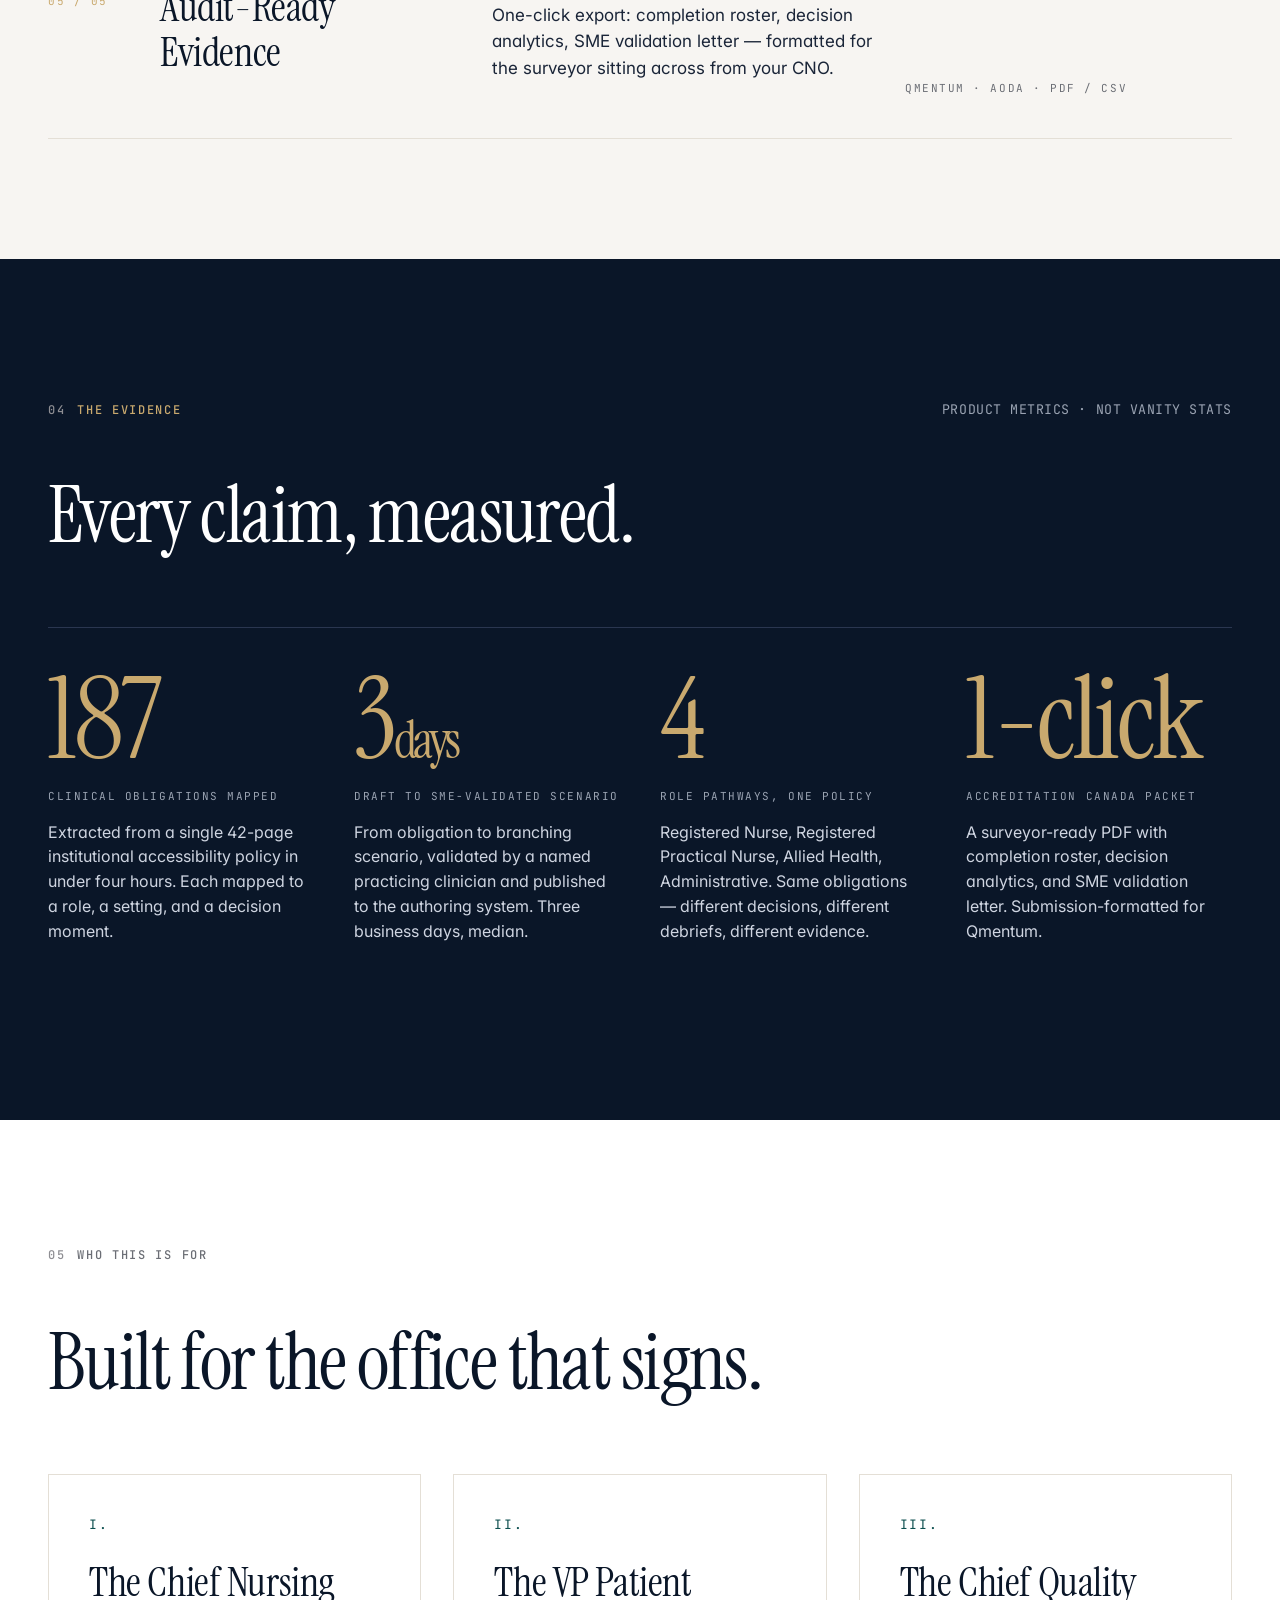
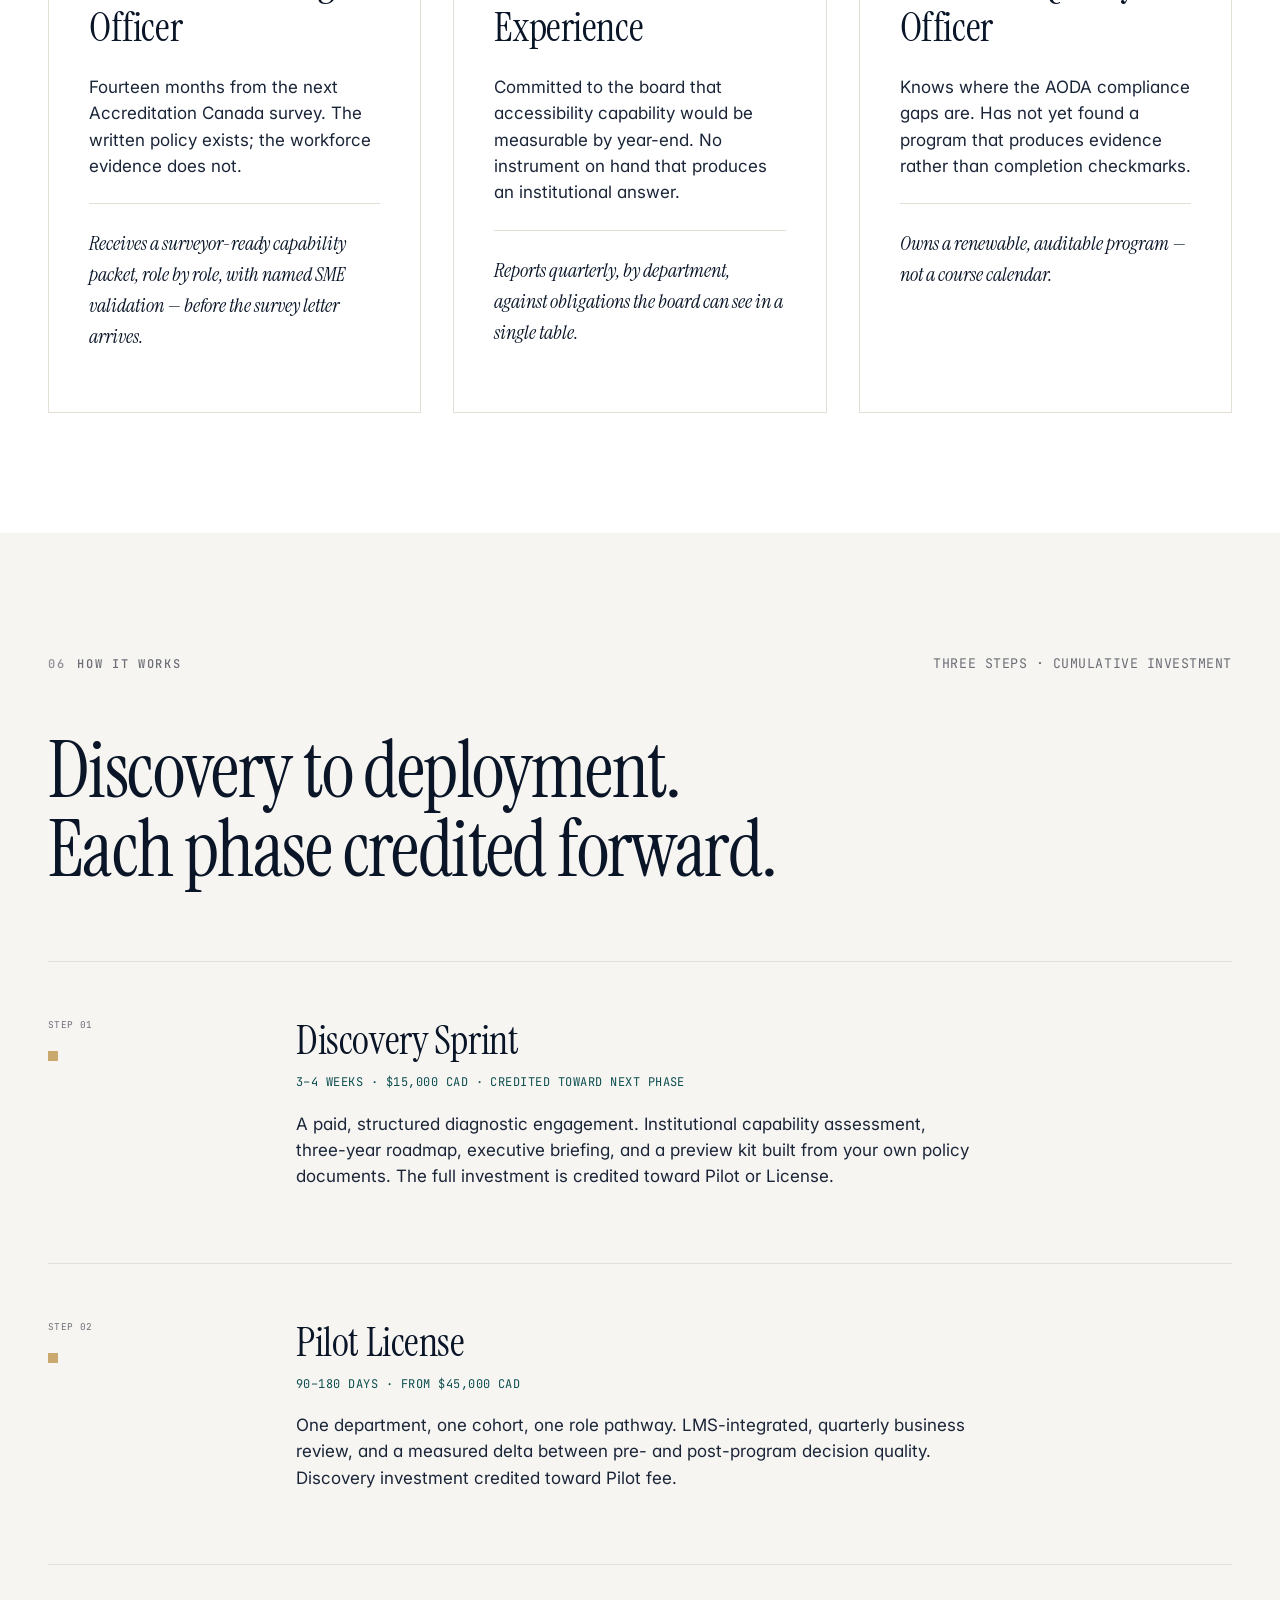
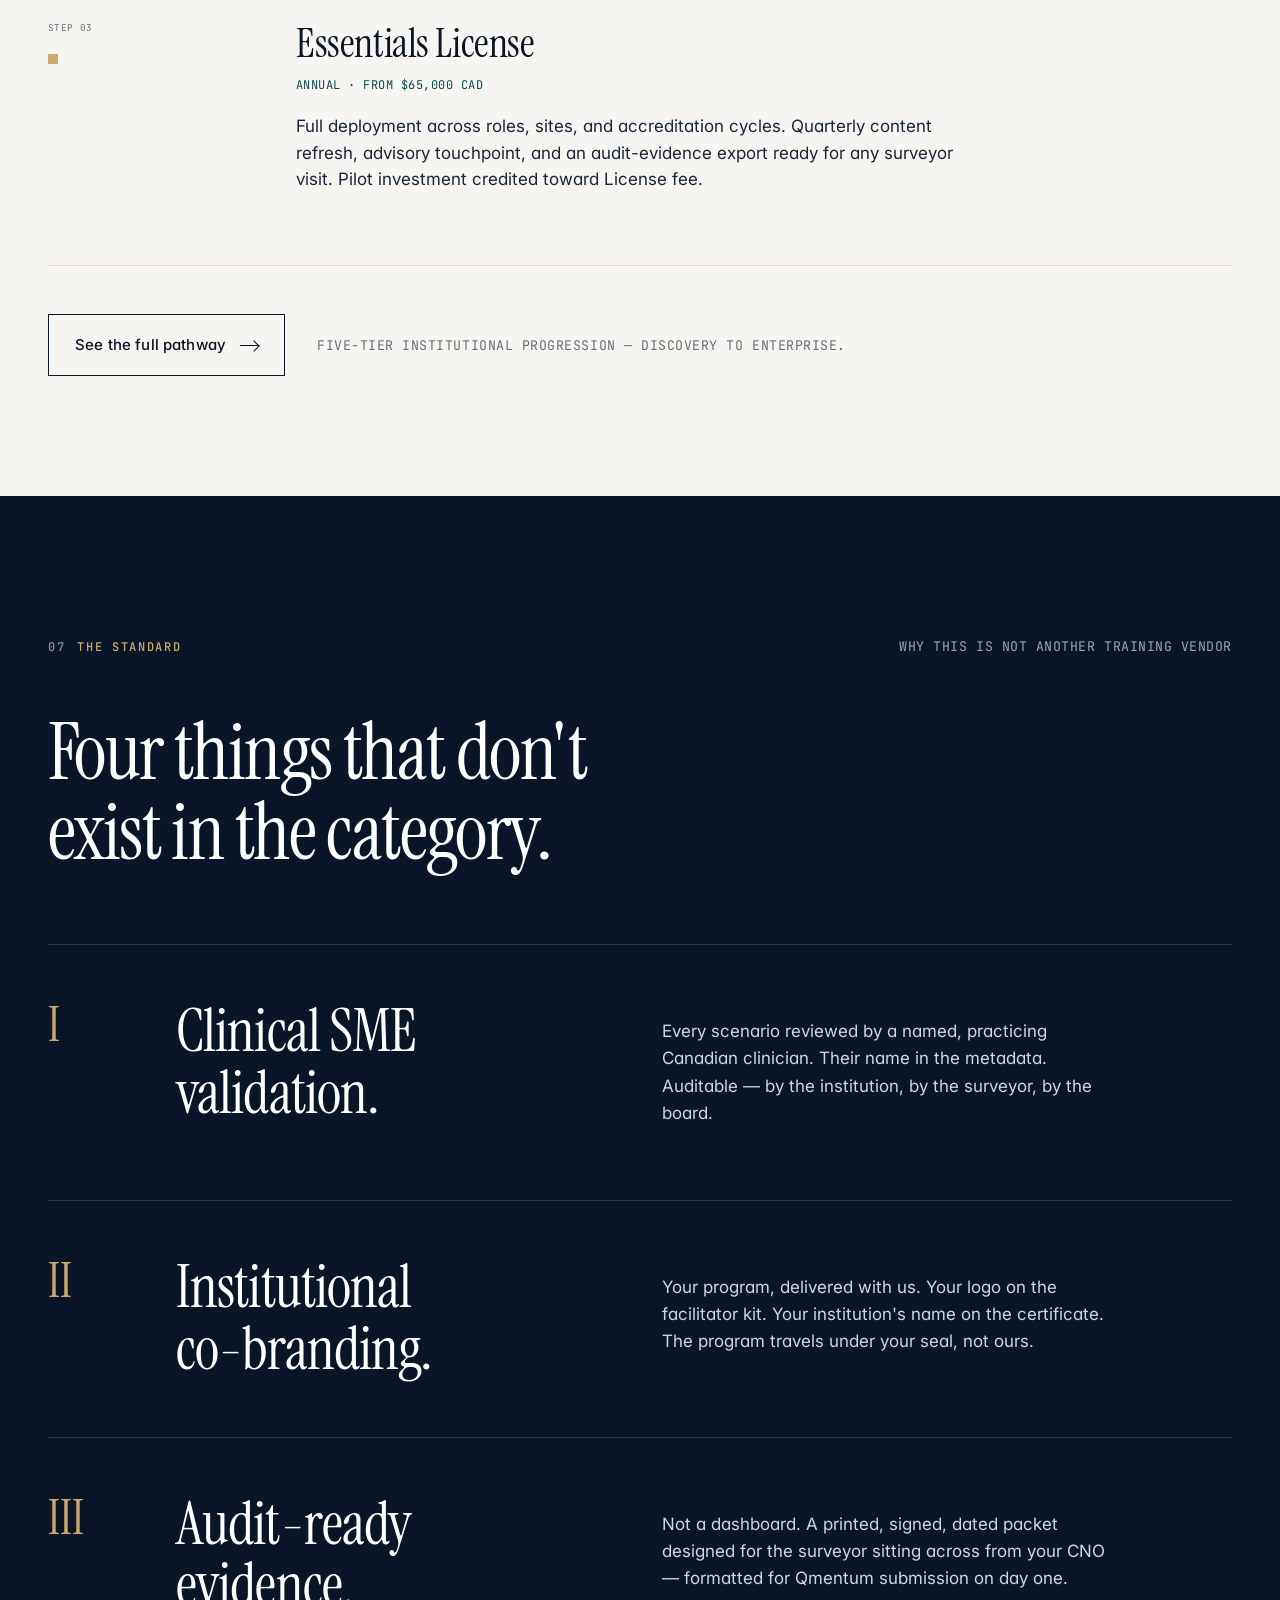
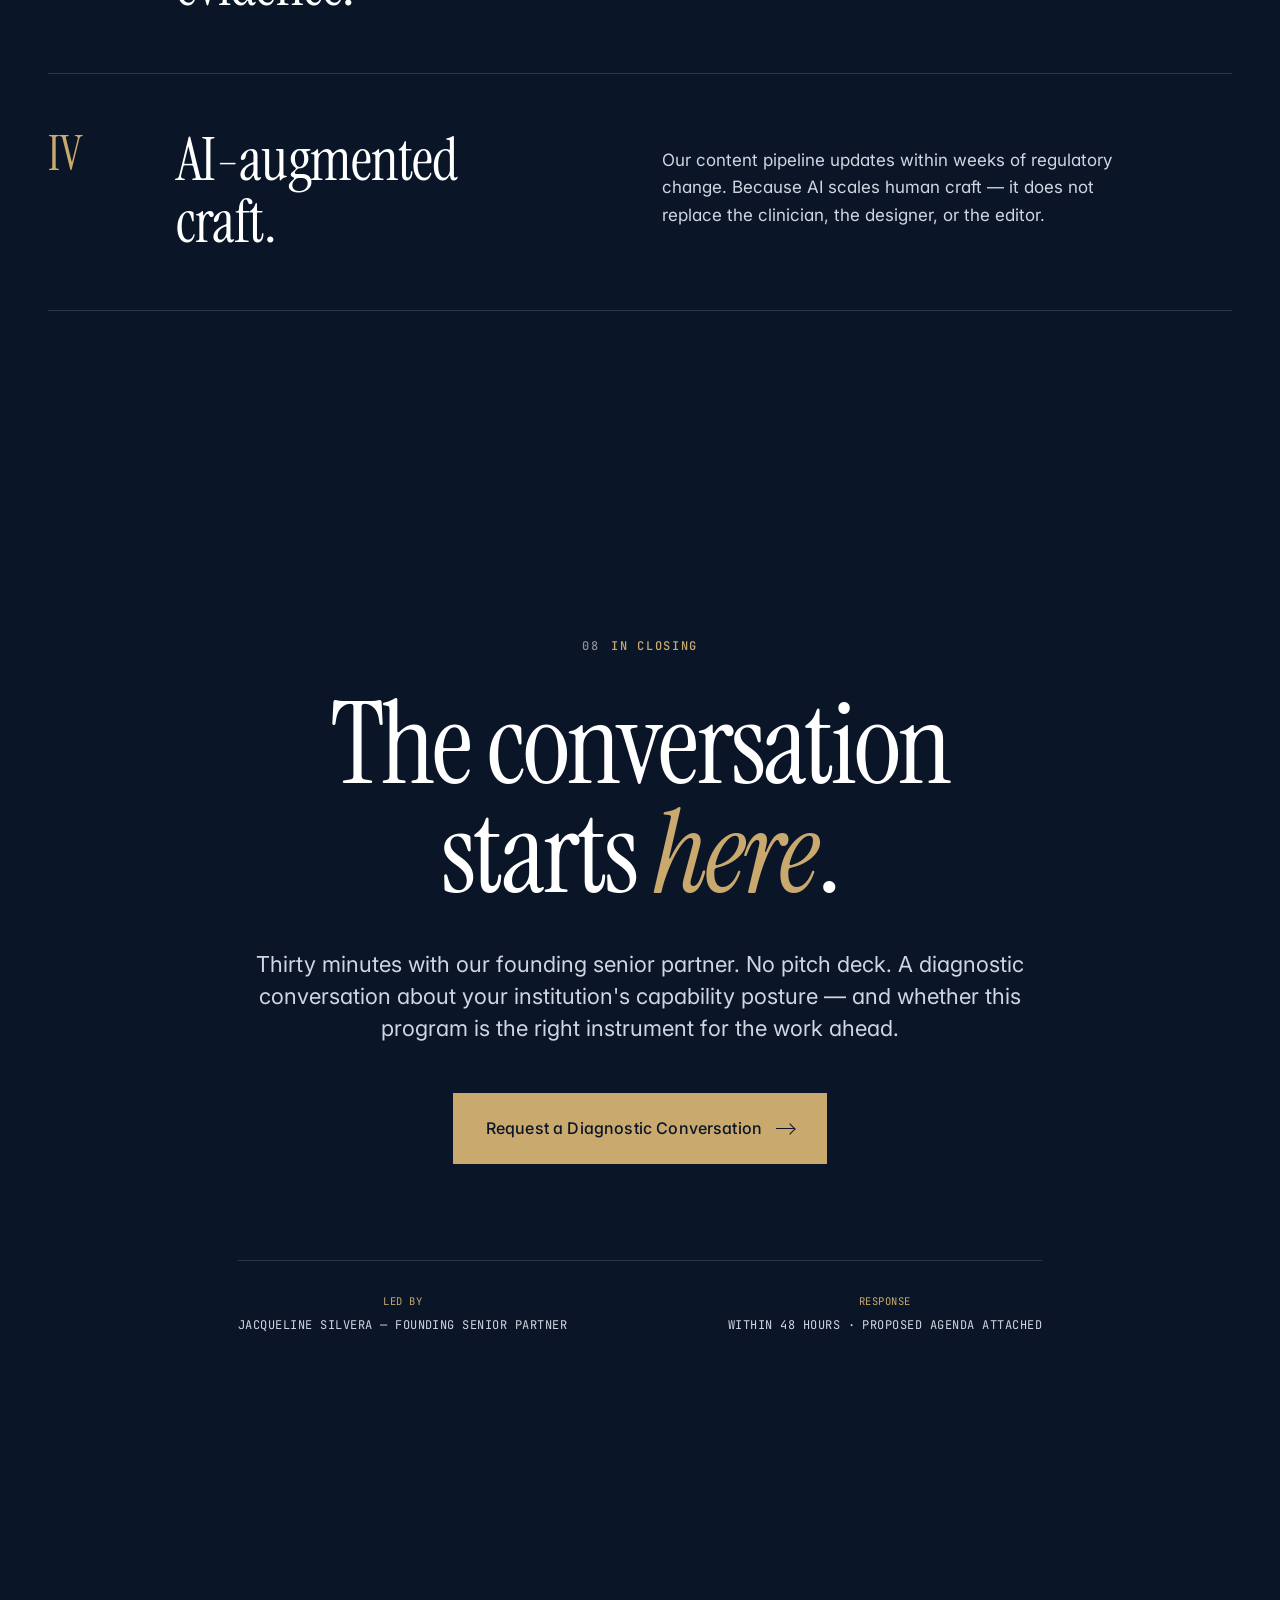
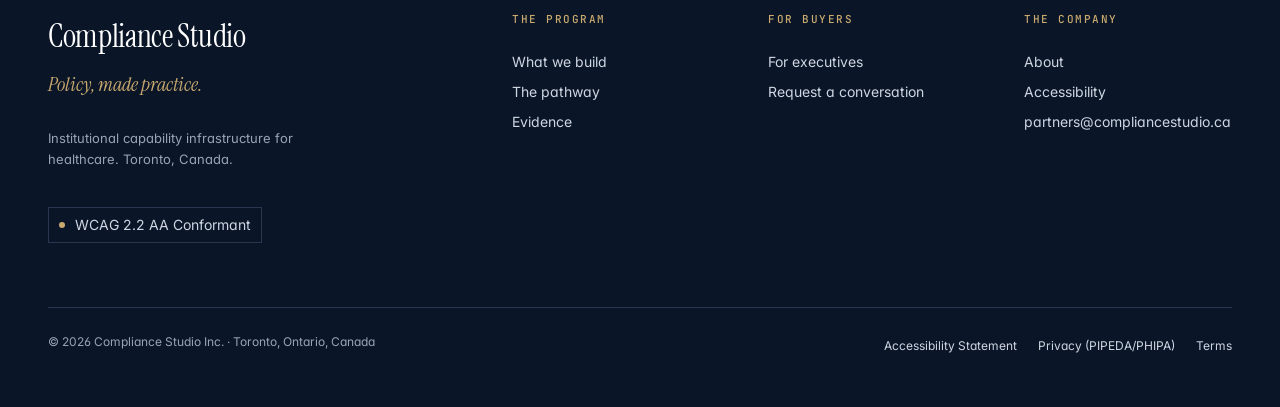
==== commit cf16b2ff: "Reposition Discovery Sprint as $15K paid diagnostic with credit-forward logic - Discovery Sprint: $1" ====
--- a/index.html
+++ b/index.html
@@ -224,9 +224,9 @@
   <div class="container">
     <div class="section-head between">
       <span class="eyebrow num" data-num="06">How it works</span>
-      <span class="mono muted">Three steps · Ninety days</span>
-    </div>
-    <h2 class="display-l head-limit reveal">Discovery to deployment in ninety days.</h2>
+      <span class="mono muted">Three steps · Cumulative investment</span>
+    </div>
+    <h2 class="display-l head-limit reveal">Discovery to deployment. Each phase credited forward.</h2>
 
     <ol class="how-steps reveal">
       <li>
@@ -236,8 +236,8 @@
         </div>
         <div class="how-body">
           <h3 class="display-s">Discovery Sprint</h3>
-          <div class="how-meta mono">3–4 weeks · Complimentary</div>
-          <p>Institutional capability assessment, three-year roadmap, executive briefing, and a preview kit built from your own policy documents. Concluded with a 90-minute board-level readout.</p>
+          <div class="how-meta mono">3–4 weeks · $15,000 CAD · Credited toward next phase</div>
+          <p>A paid, structured diagnostic engagement. Institutional capability assessment, three-year roadmap, executive briefing, and a preview kit built from your own policy documents. The full investment is credited toward Pilot or License.</p>
         </div>
       </li>
       <li>
@@ -248,7 +248,7 @@
         <div class="how-body">
           <h3 class="display-s">Pilot License</h3>
           <div class="how-meta mono">90–180 days · from $45,000 CAD</div>
-          <p>One department, one cohort, one role pathway. LMS-integrated, quarterly business review, and a measured delta between pre- and post-program decision quality.</p>
+          <p>One department, one cohort, one role pathway. LMS-integrated, quarterly business review, and a measured delta between pre- and post-program decision quality. Discovery investment credited toward Pilot fee.</p>
         </div>
       </li>
       <li>
@@ -257,9 +257,9 @@
           <div class="how-dot"></div>
         </div>
         <div class="how-body">
-          <h3 class="display-s">Institutional License</h3>
+          <h3 class="display-s">Essentials License</h3>
           <div class="how-meta mono">Annual · from $65,000 CAD</div>
-          <p>Full deployment across roles, sites, and accreditation cycles. Quarterly content refresh, advisory touchpoint, and an audit-evidence export ready for any surveyor visit.</p>
+          <p>Full deployment across roles, sites, and accreditation cycles. Quarterly content refresh, advisory touchpoint, and an audit-evidence export ready for any surveyor visit. Pilot investment credited toward License fee.</p>
         </div>
       </li>
     </ol>
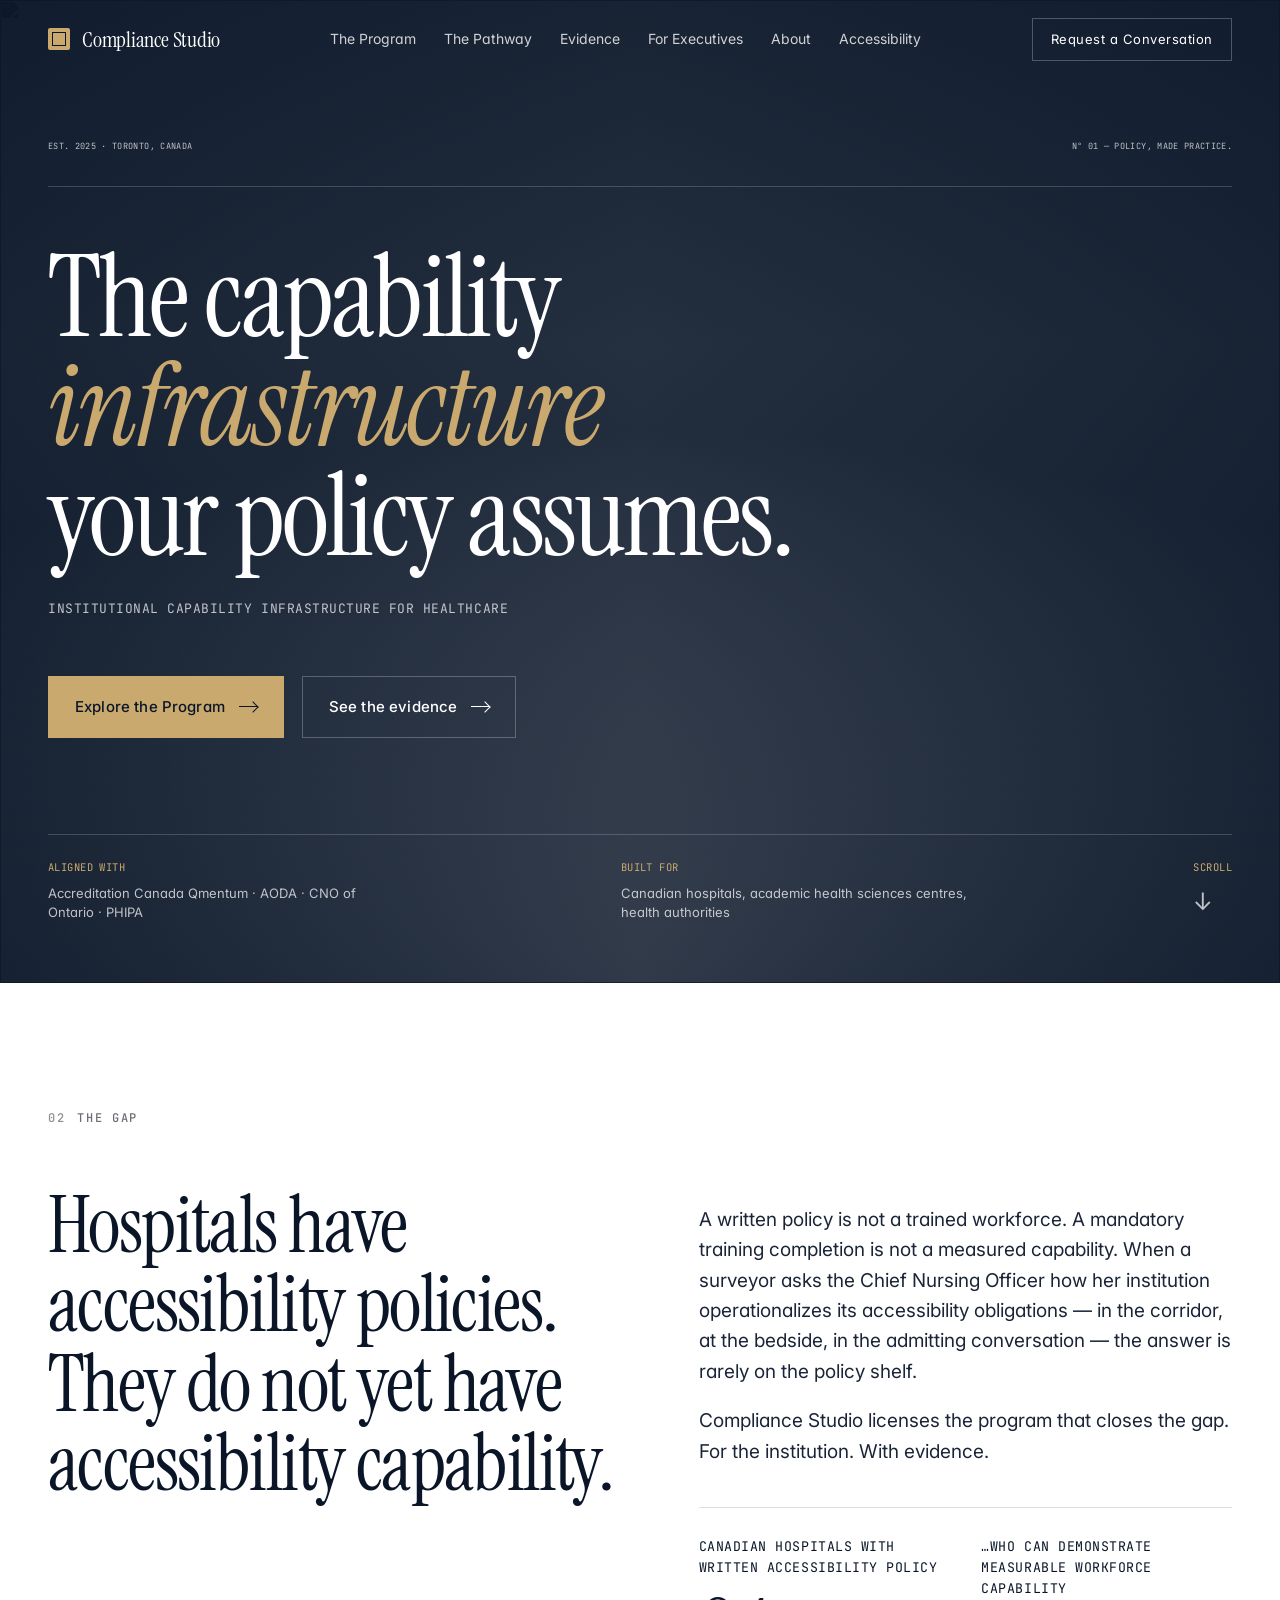
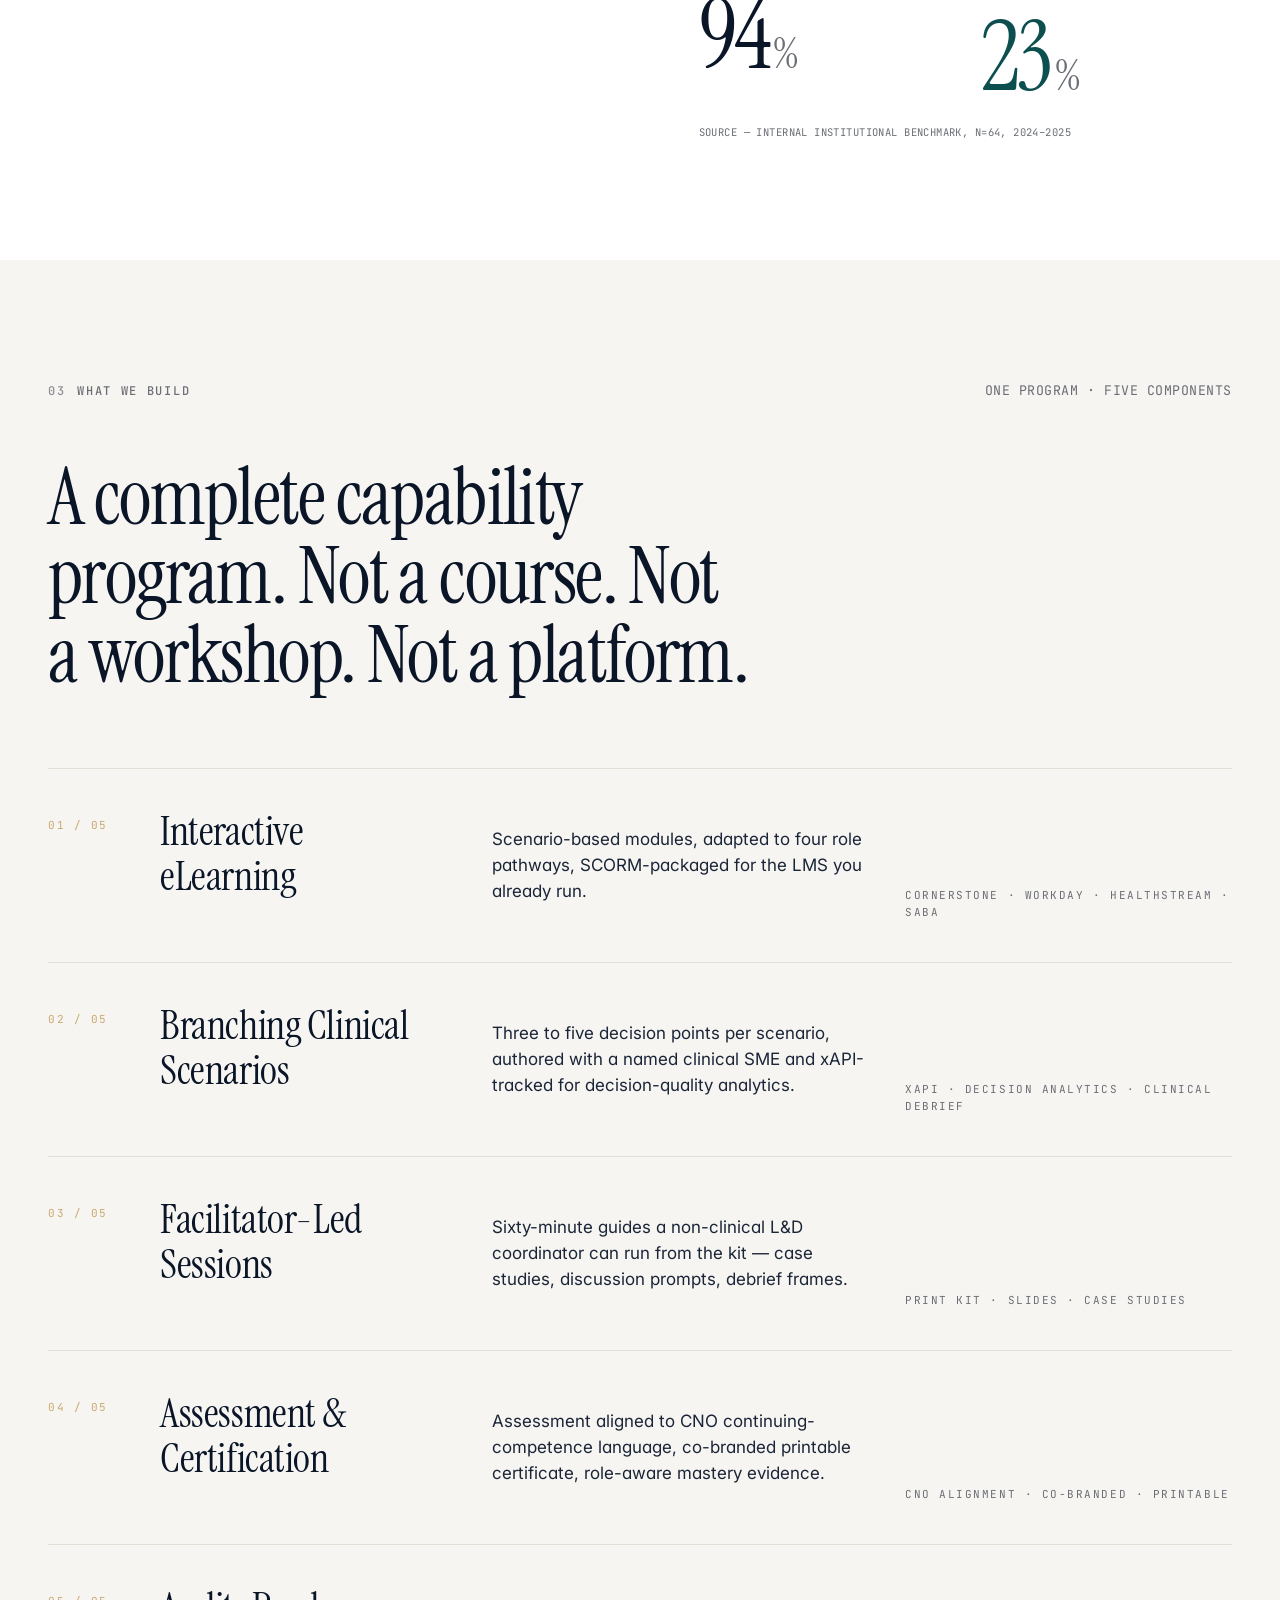
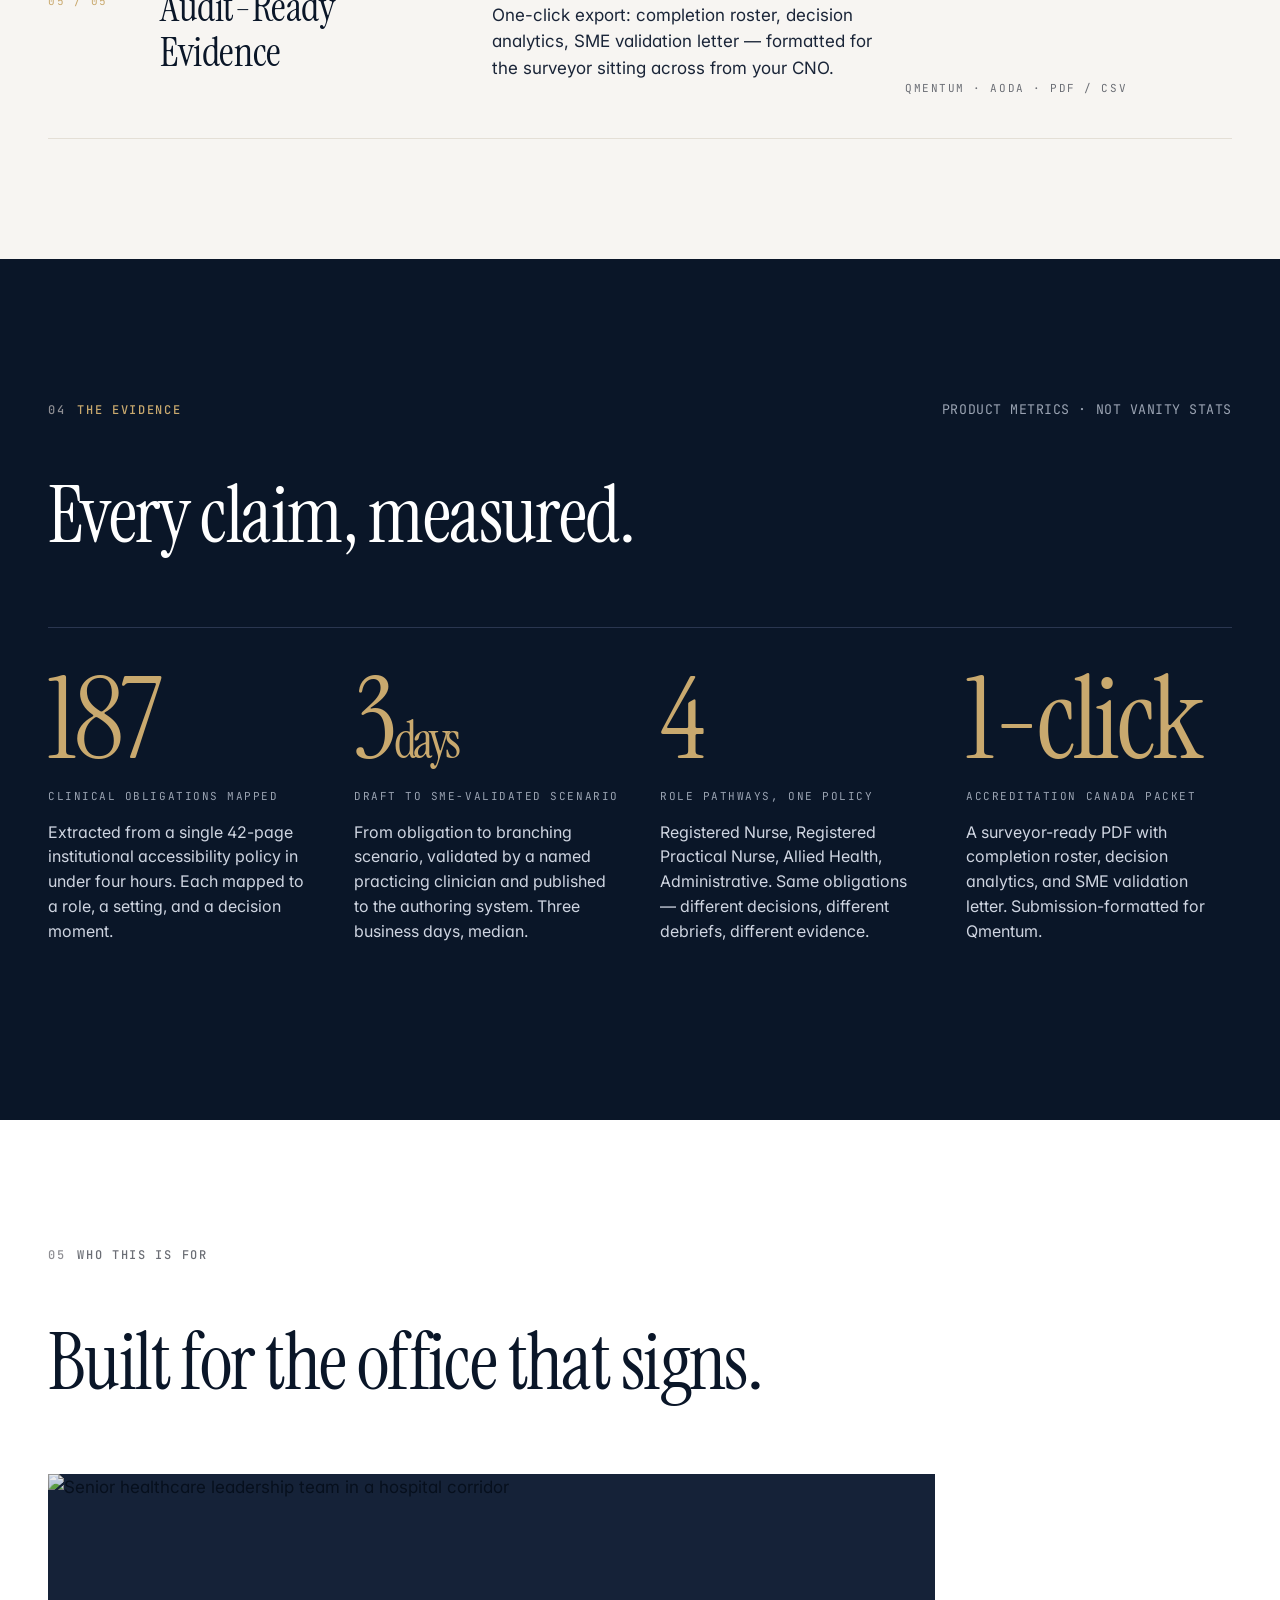
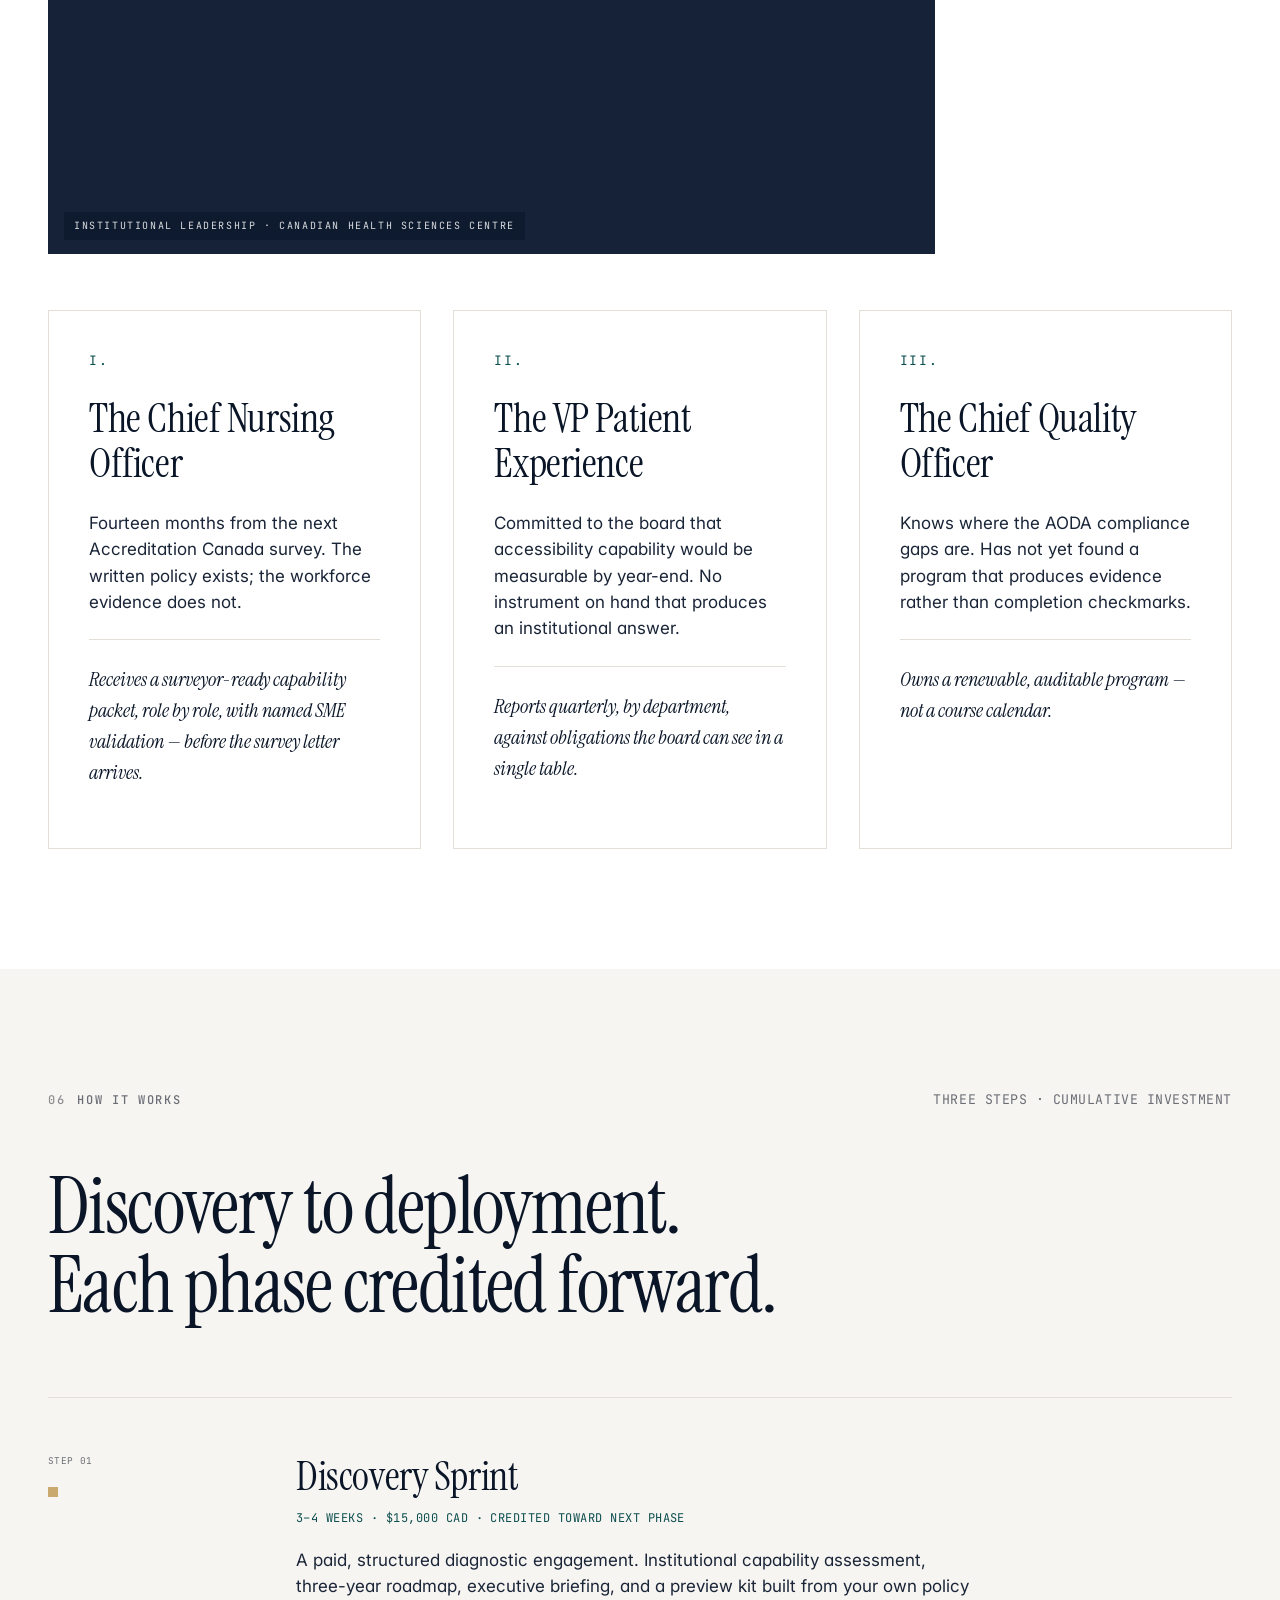
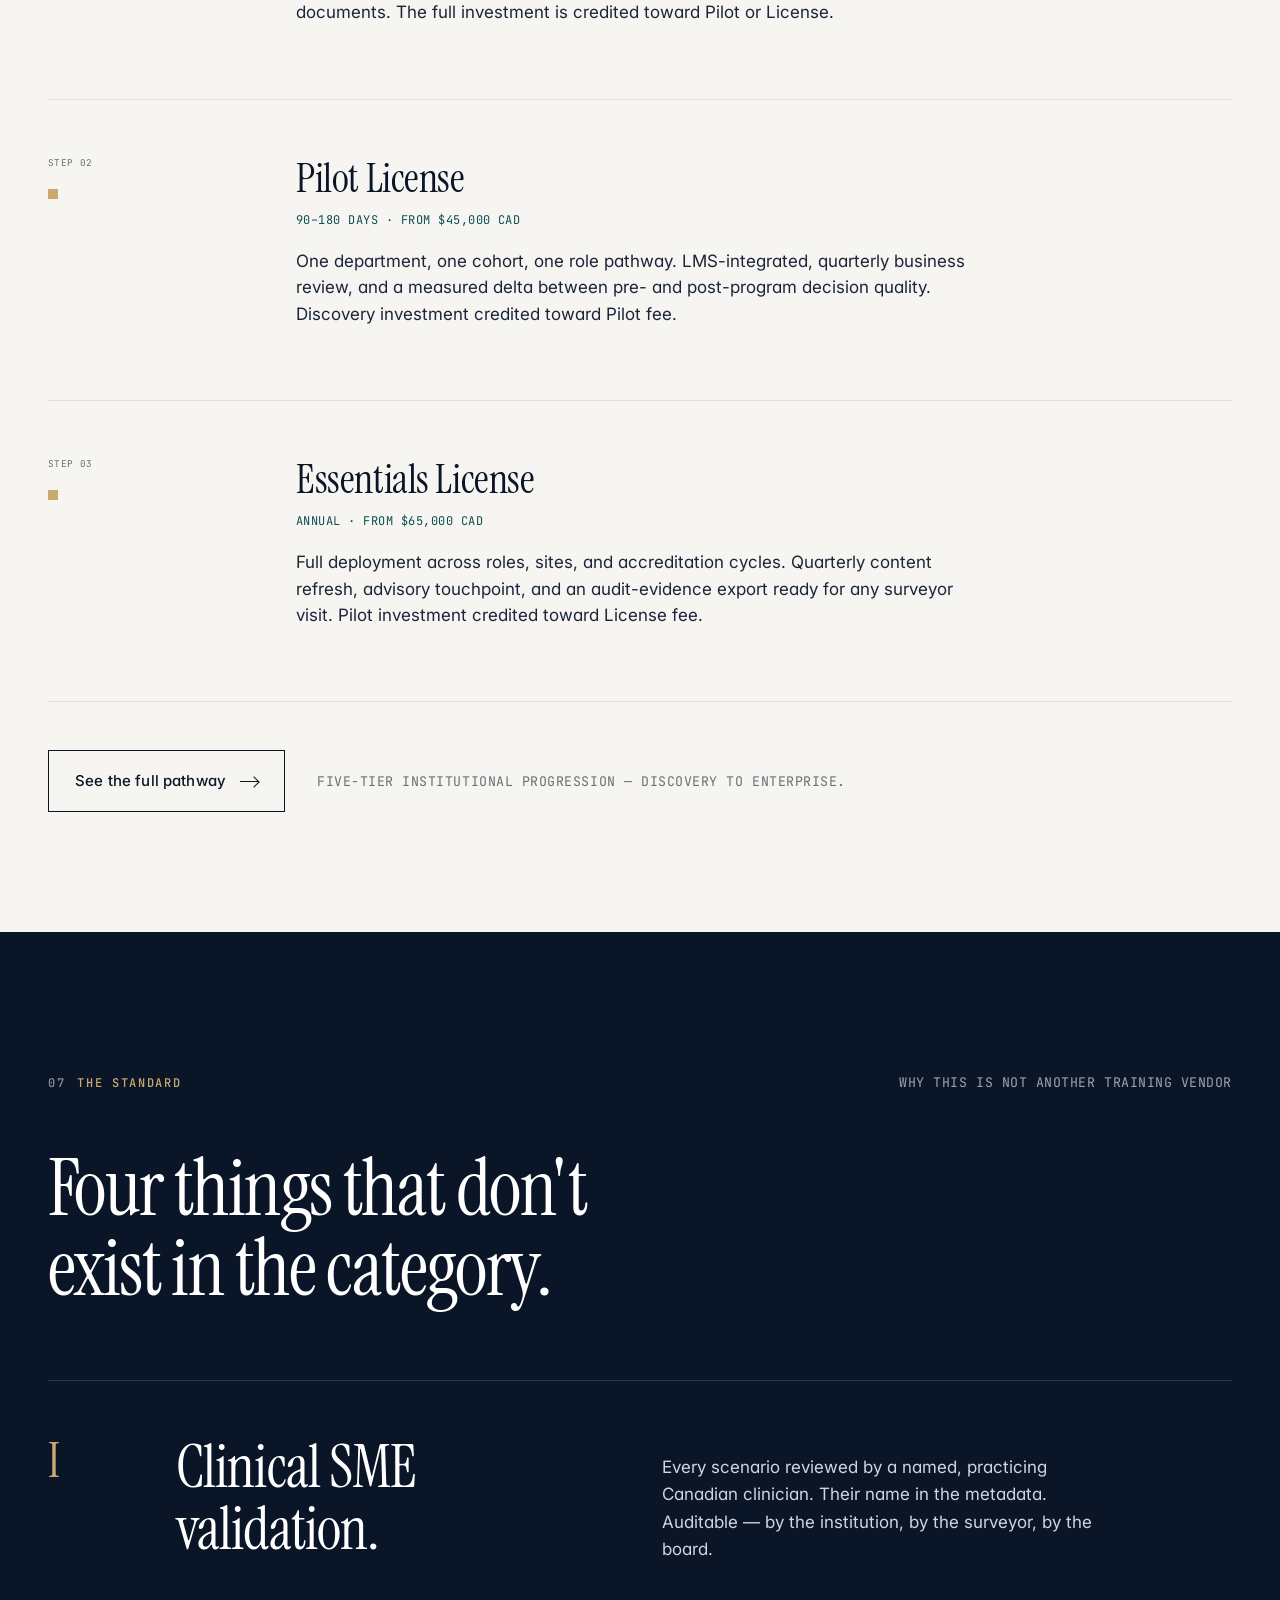
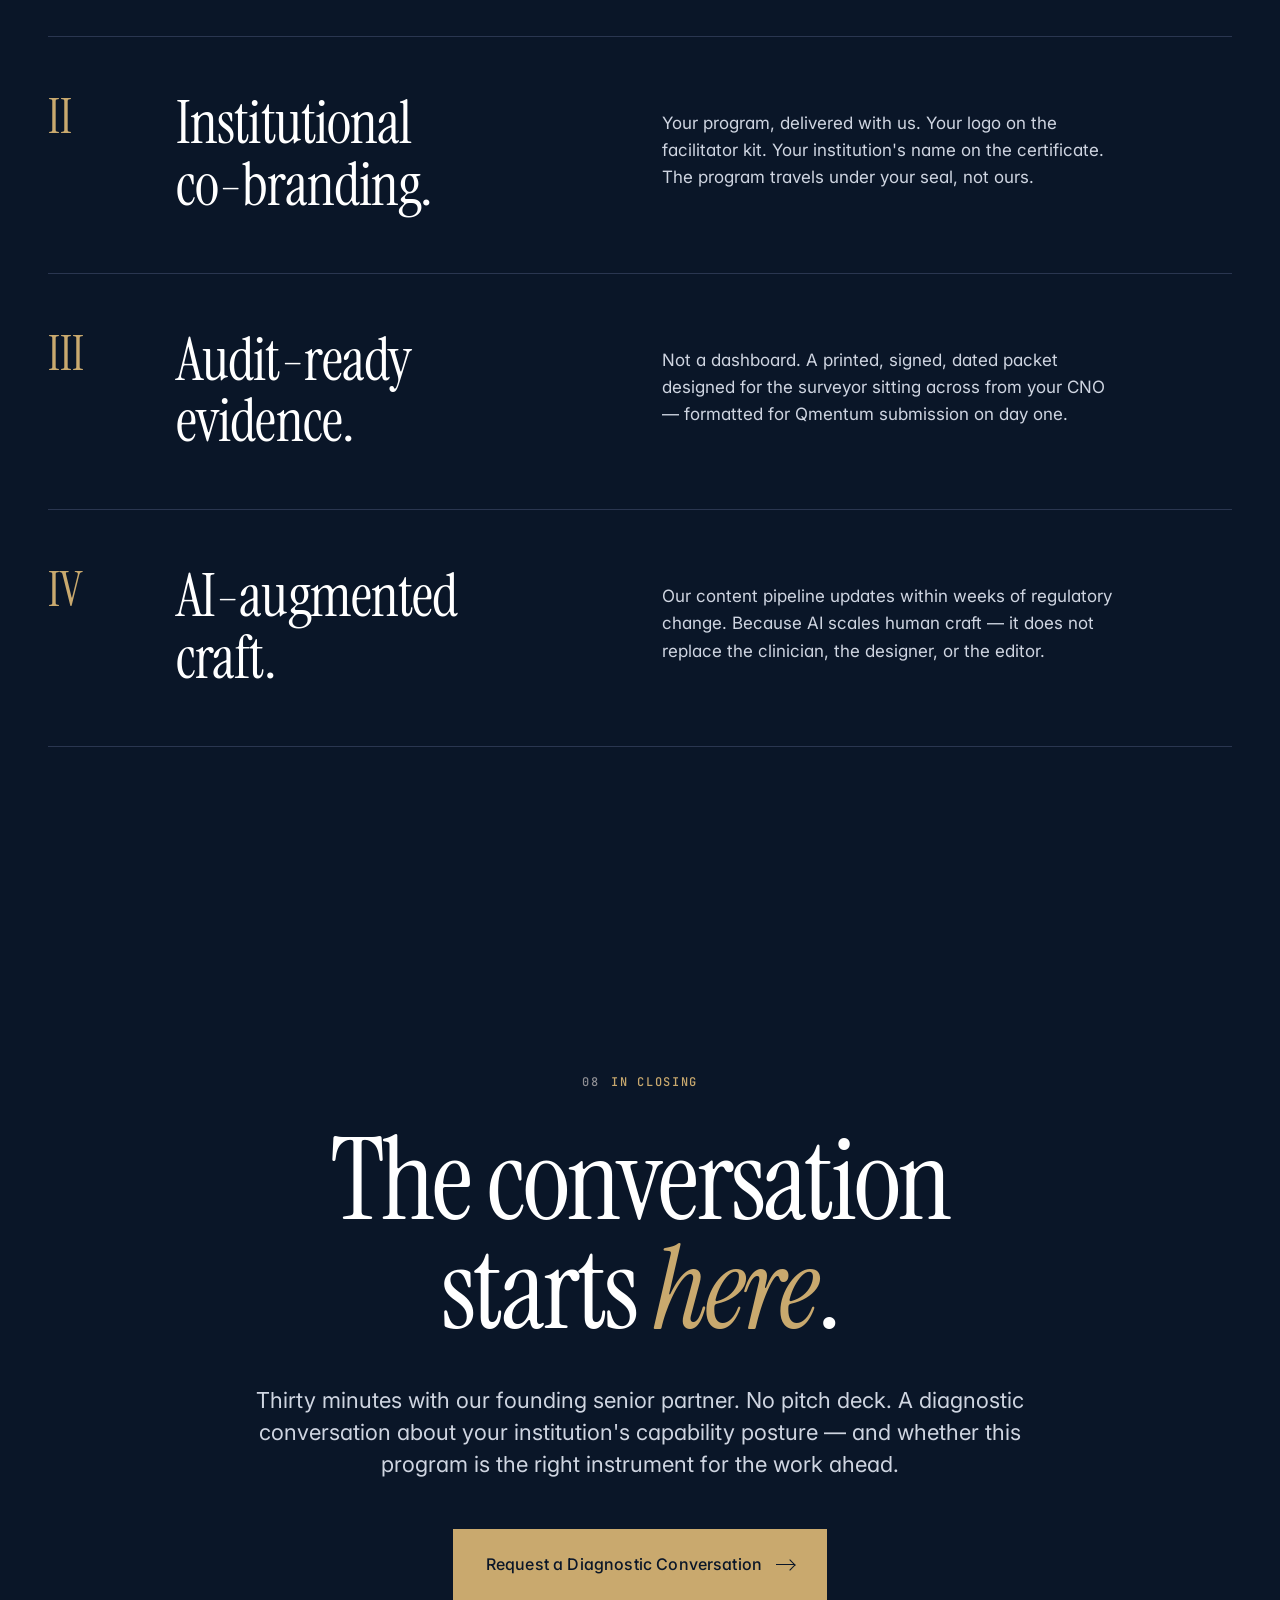
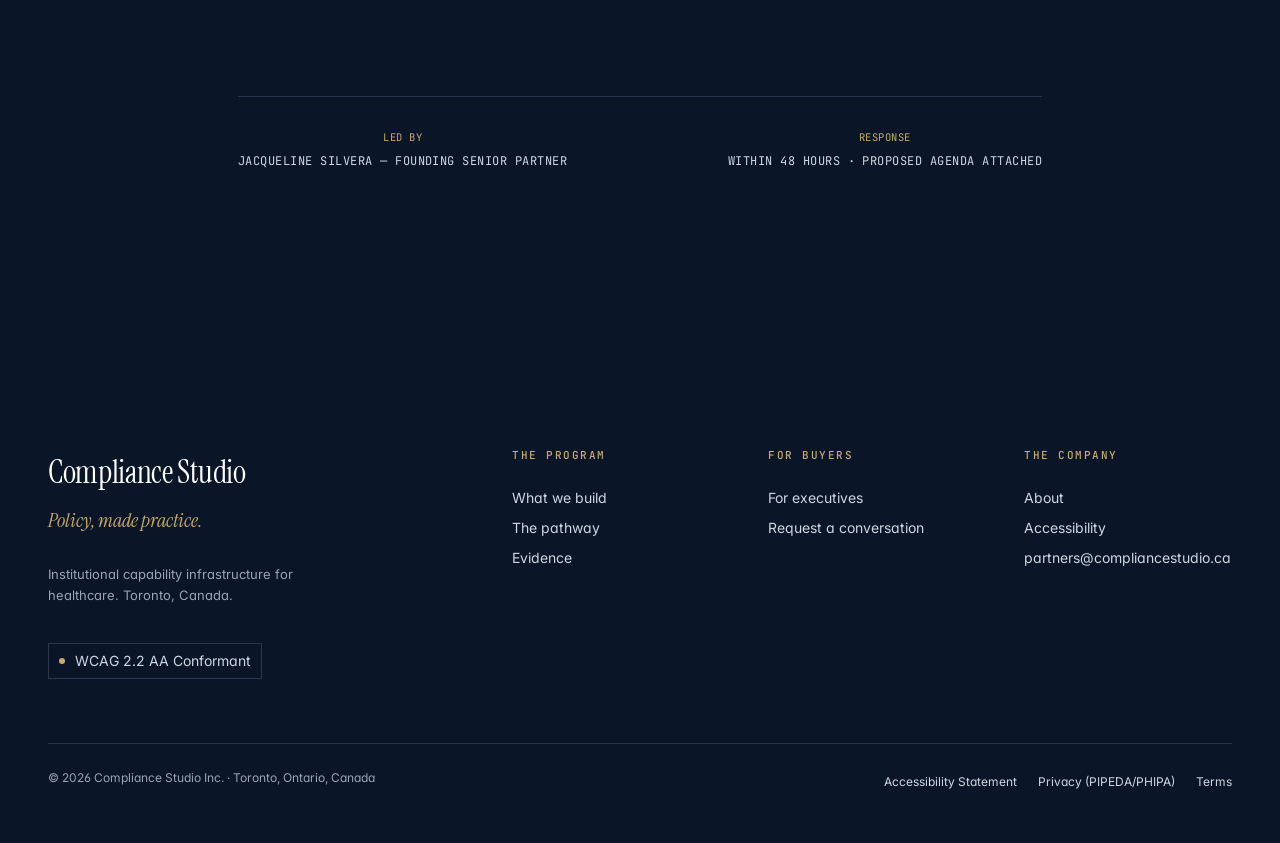
==== commit fbbf2209: "Add 4 editorial images representing Canadian healthcare diversity" ====
--- a/index.html
+++ b/index.html
@@ -193,6 +193,11 @@
     </div>
     <h2 class="display-l head-limit reveal">Built for the office that signs.</h2>
 
+    <div class="img-frame reveal" style="aspect-ratio:21/9;max-height:380px;margin-bottom:56px">
+      <img alt="Senior healthcare leadership team in a hospital corridor" src="https://images.unsplash.com/photo-1551190822-a9ce113ac100?auto=format&fit=crop&w=2400&q=70" />
+      <div class="img-caption">Institutional leadership · Canadian health sciences centre</div>
+    </div>
+
     <div class="grid-3 personas reveal">
       <article class="persona">
         <div class="persona-num mono">I.</div>
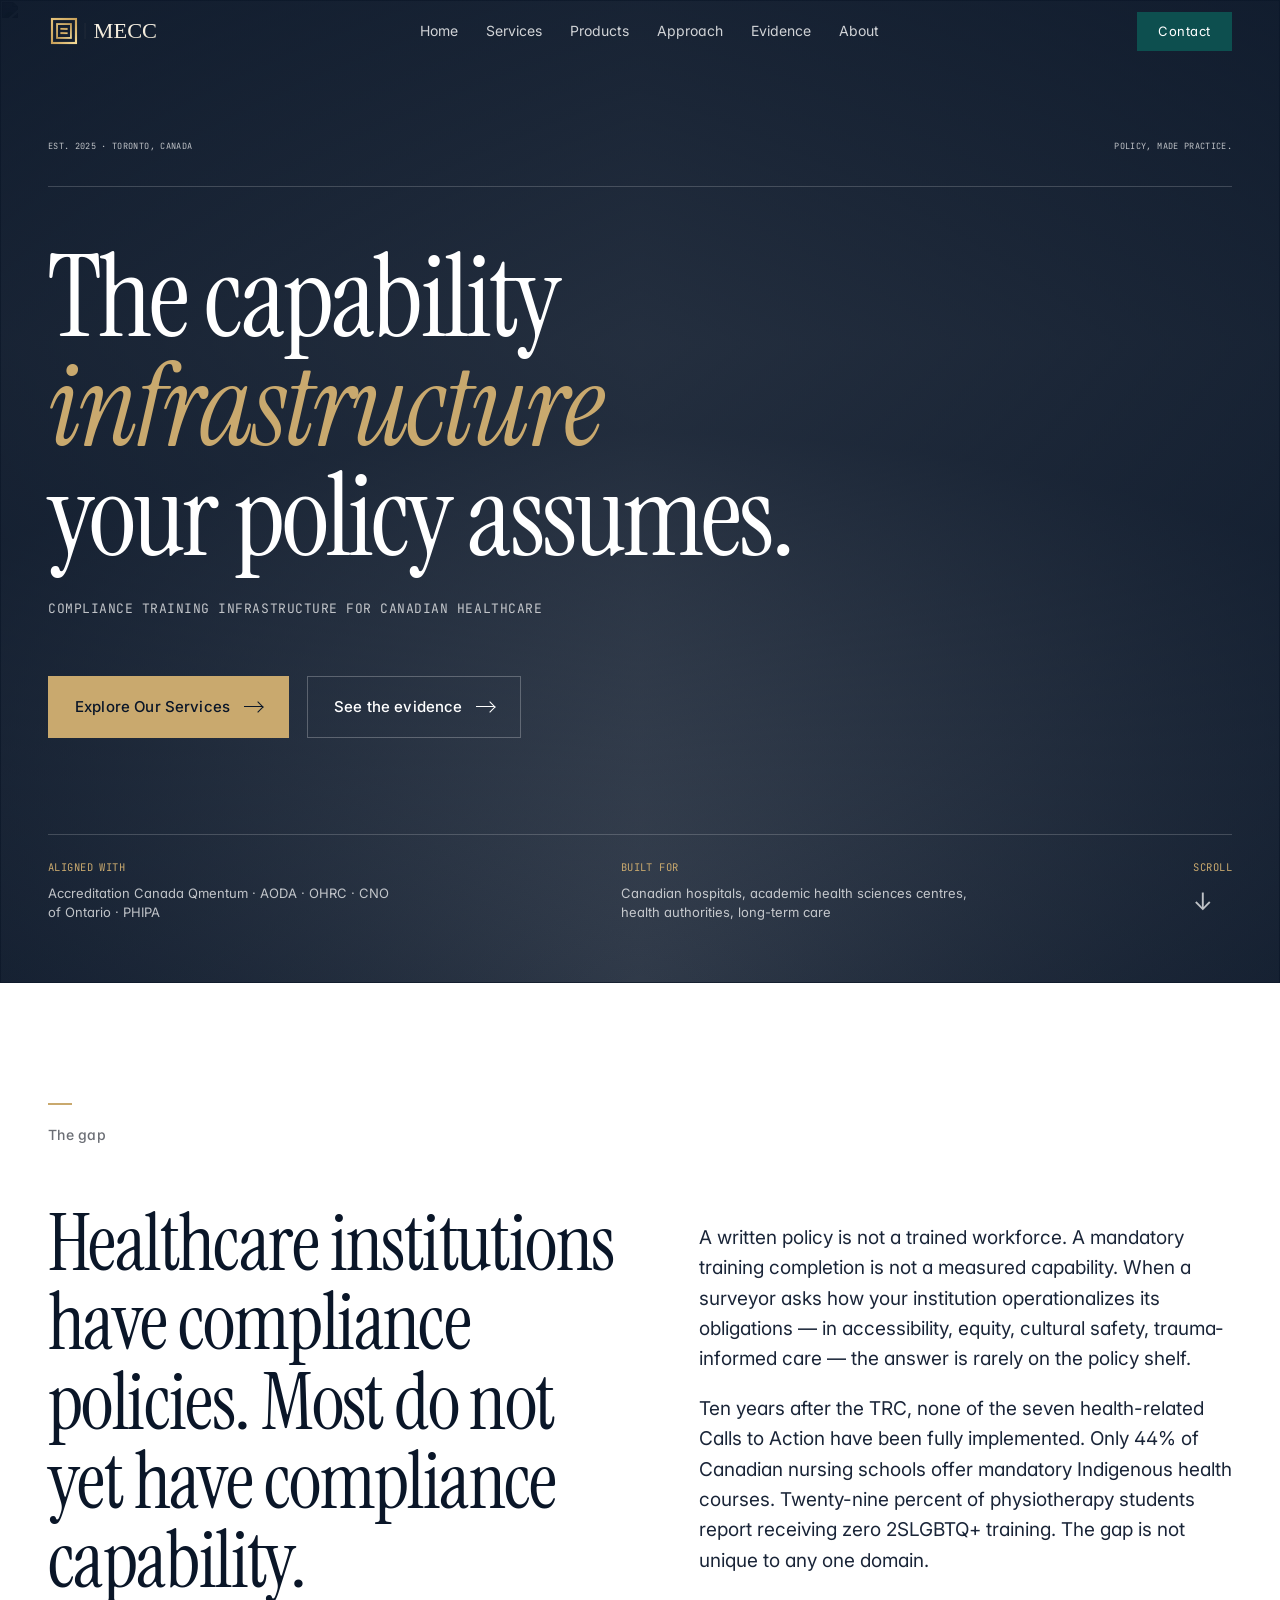
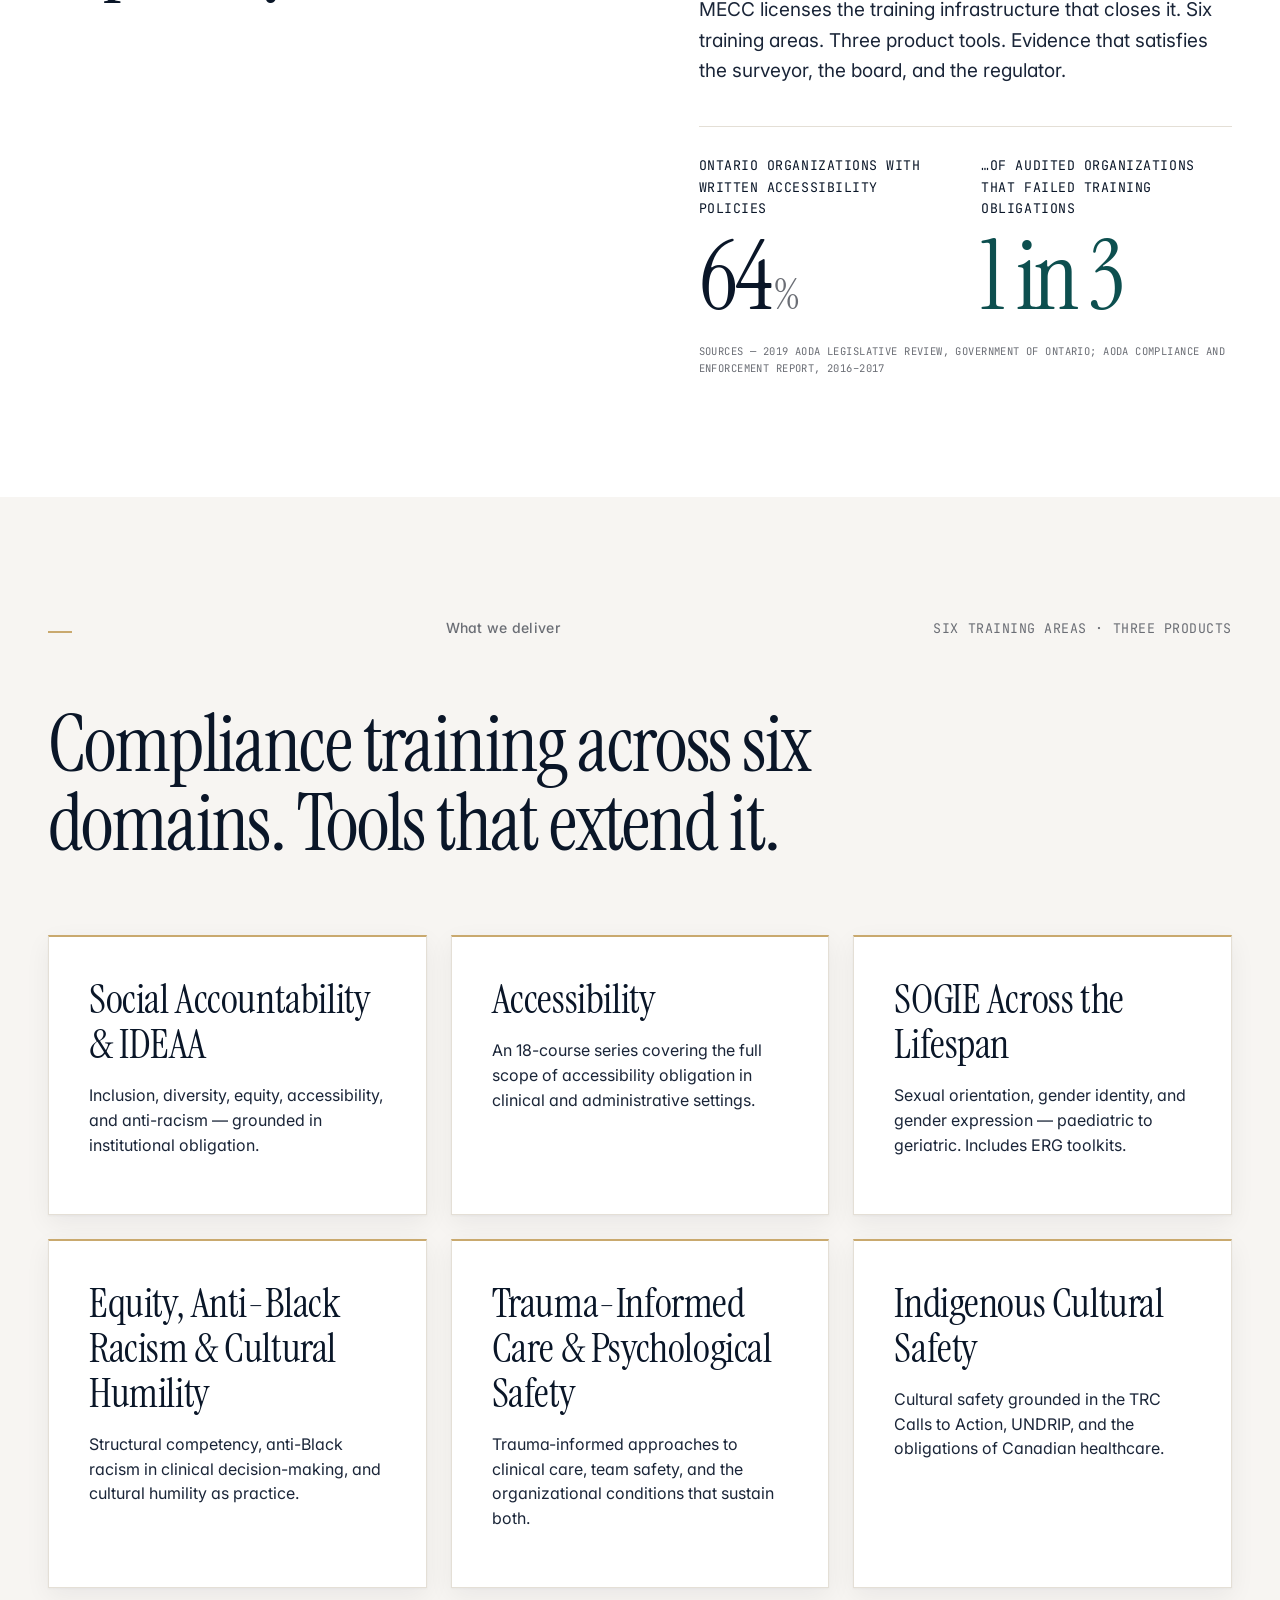
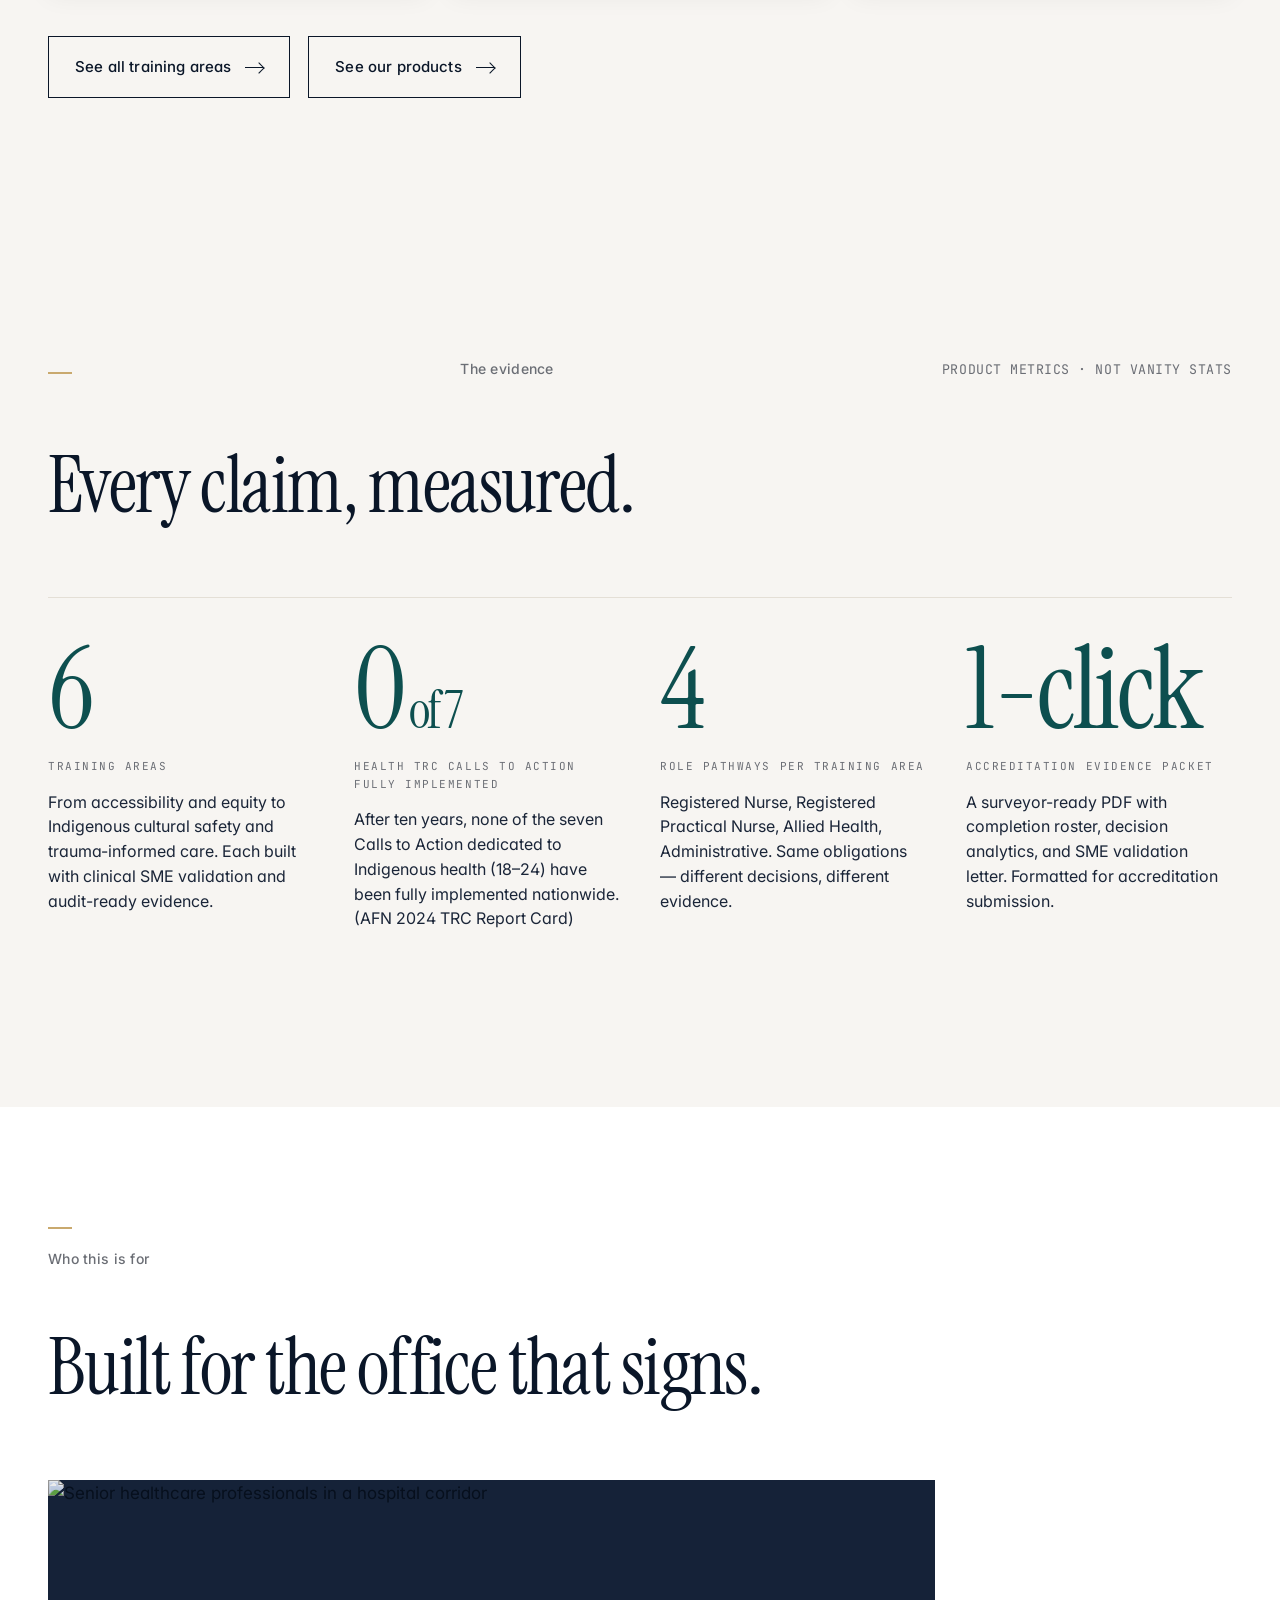
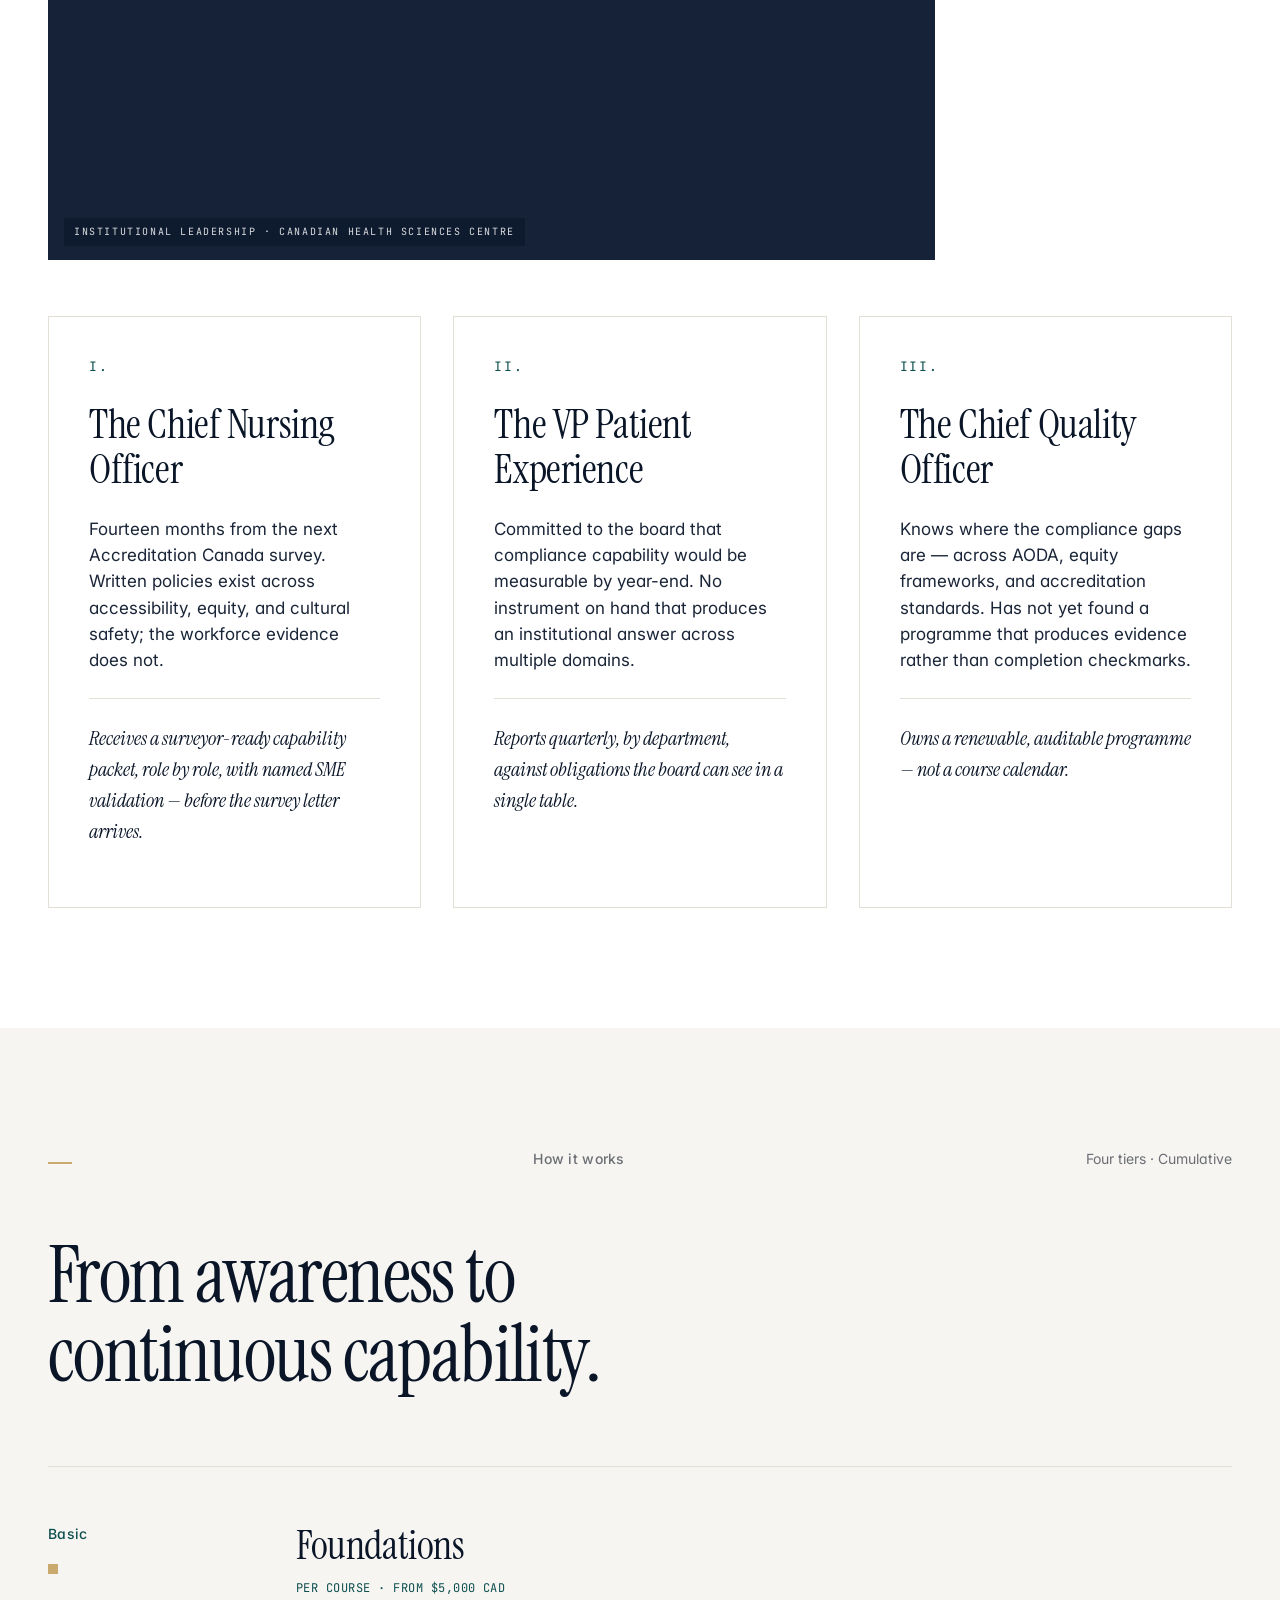
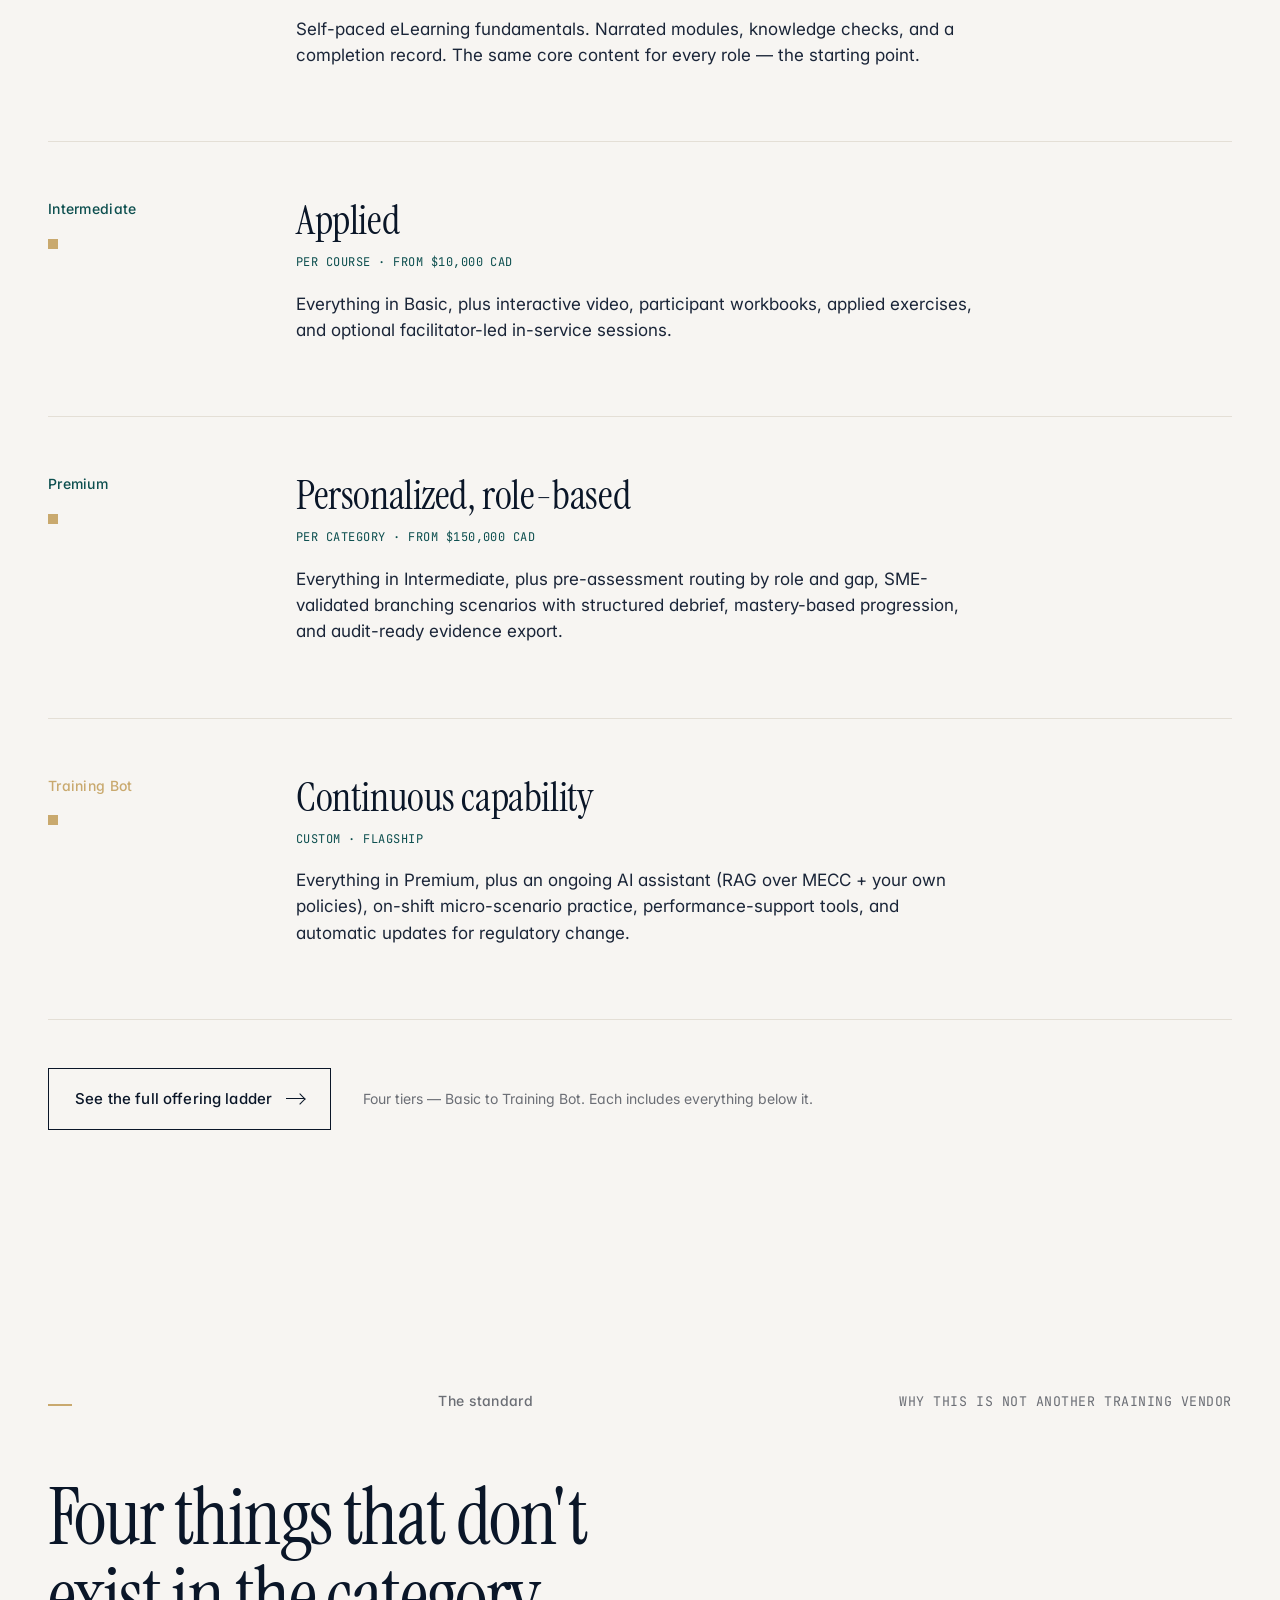
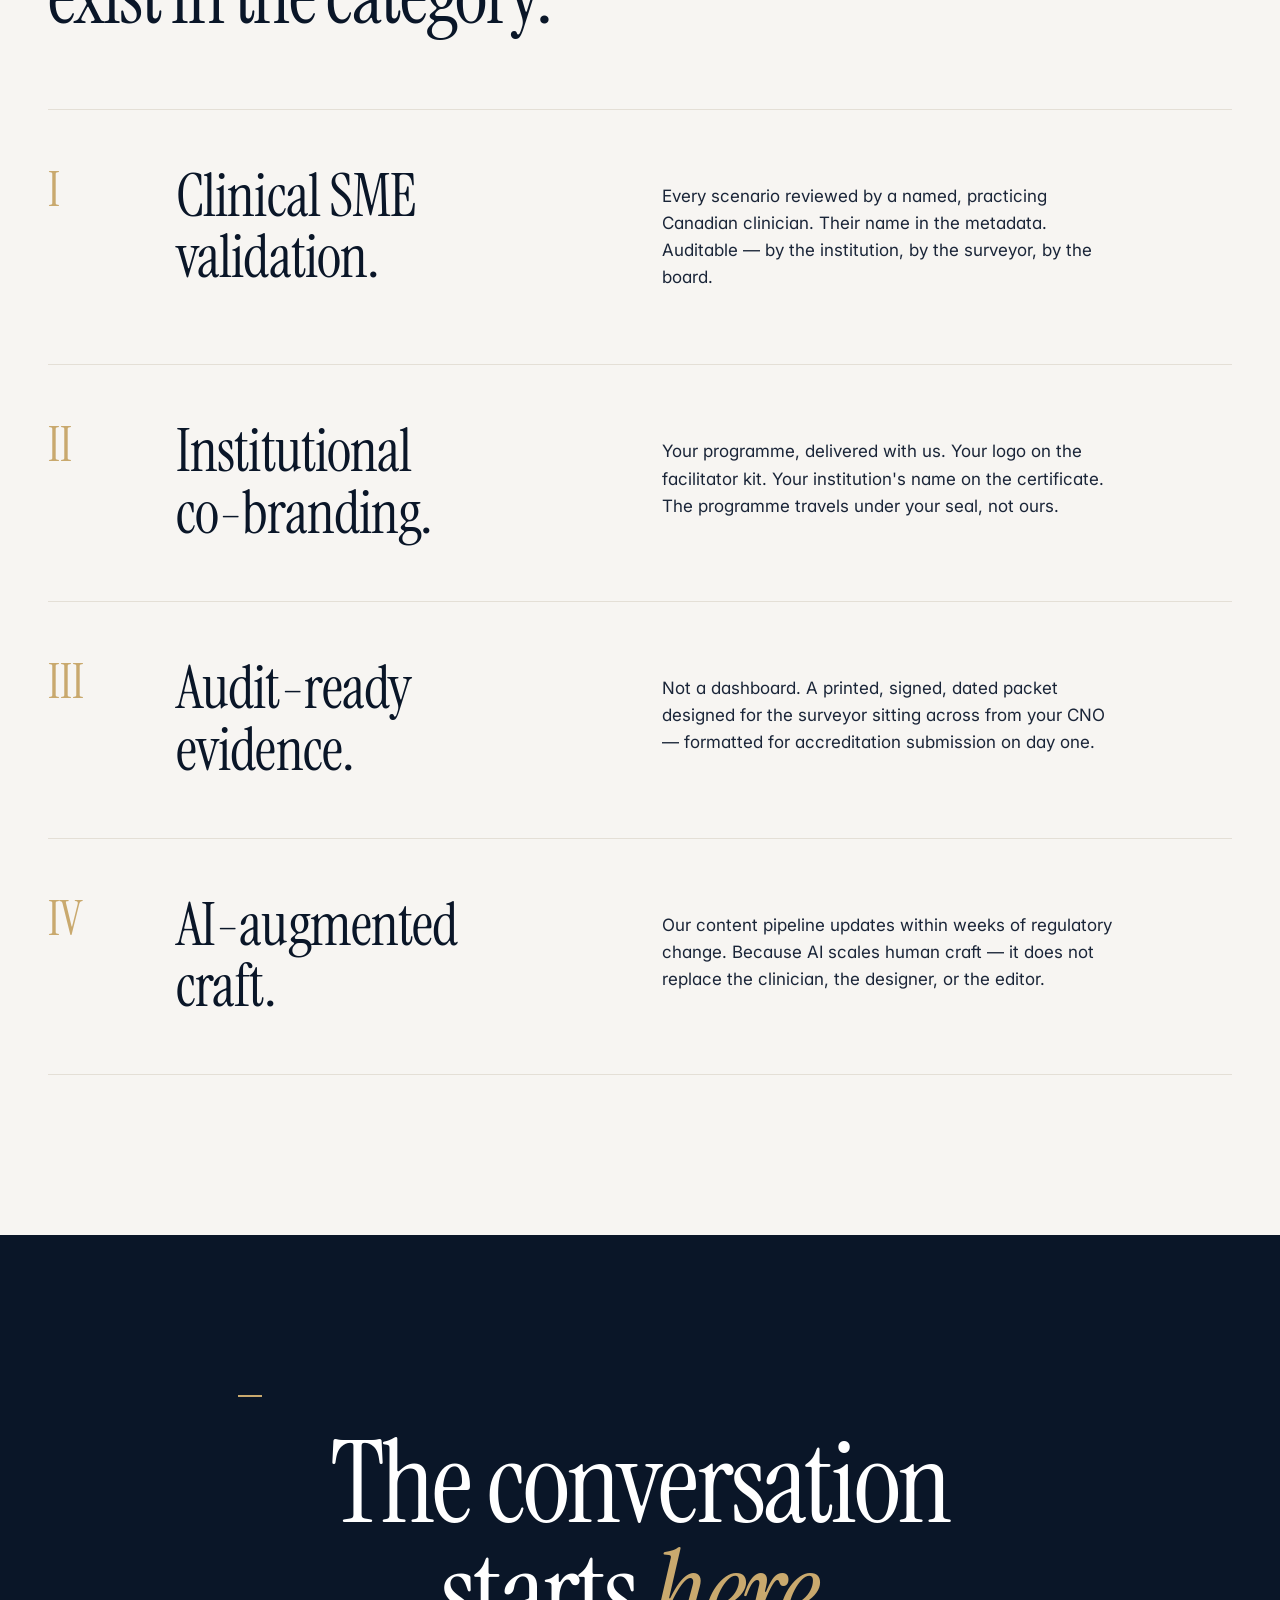
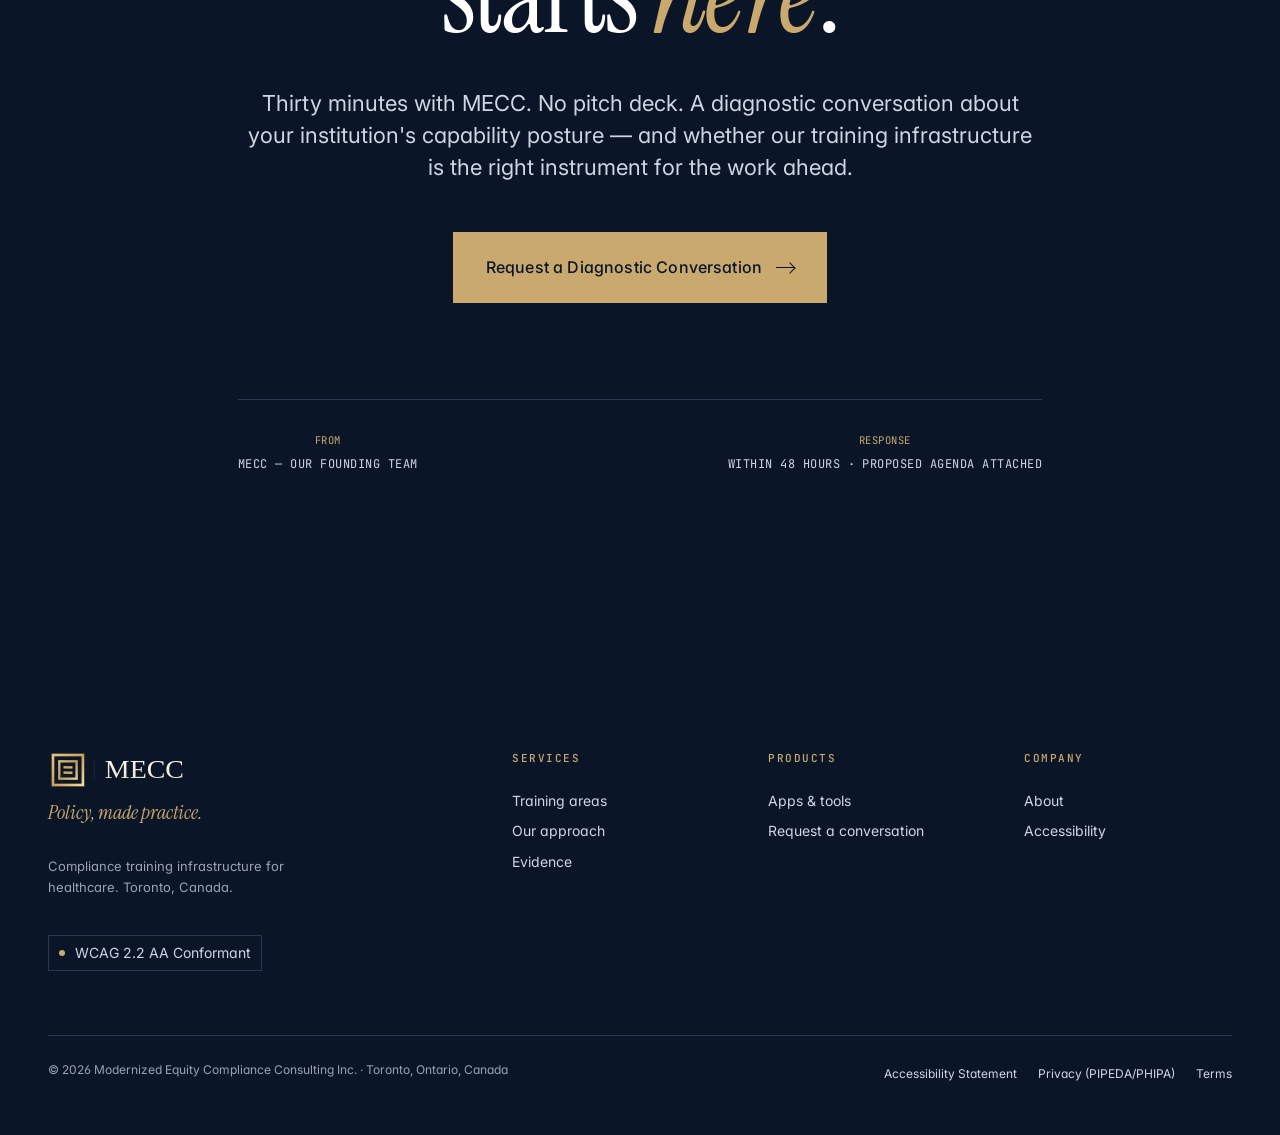
==== commit cffb4de9: "Rebuild approach.html with four-tier offering ladder and update brand logo across all pages - Replac" ====
--- a/index.html
+++ b/index.html
@@ -3,8 +3,8 @@
 <head>
 <meta charset="utf-8" />
 <meta name="viewport" content="width=device-width,initial-scale=1" />
-<title>Compliance Studio — Policy, made practice.</title>
-<meta name="description" content="Institutional capability infrastructure for healthcare. The program Canadian hospitals license to operationalize accessibility, equity, and regulatory readiness into measurable workforce capability." />
+<title>MECC — Policy, made practice.</title>
+<meta name="description" content="MECC licenses compliance training infrastructure for Canadian healthcare — six training areas, three product tools, and audit-ready evidence across accessibility, equity, cultural safety, and more." />
 
 <link rel="preconnect" href="https://fonts.googleapis.com" />
 <link rel="preconnect" href="https://fonts.gstatic.com" crossorigin />
@@ -16,19 +16,16 @@
 
 <!-- NAV -->
 <nav class="nav" aria-label="Primary">
-  <a href="index.html" class="nav-brand">
-    <span class="nav-mark" aria-hidden="true"></span>
-    Compliance Studio
-  </a>
+  <a href="index.html" class="nav-brand"><img src="assets/mecc_logo_horizontal_dark.svg" alt="MECC" class="nav-logo nav-logo-dark" /><img src="assets/mecc_logo_horizontal_light.svg" alt="MECC" class="nav-logo nav-logo-light" /></a>
   <div class="nav-links">
-    <a href="program.html">The Program</a>
-    <a href="pathway.html">The Pathway</a>
+    <a href="index.html">Home</a>
+    <a href="services.html">Services</a>
+    <a href="products.html">Products</a>
+    <a href="approach.html">Approach</a>
     <a href="evidence.html">Evidence</a>
-    <a href="executives.html">For Executives</a>
     <a href="about.html">About</a>
-    <a href="accessibility.html">Accessibility</a>
-  </div>
-  <a href="contact.html" class="nav-cta">Request a Conversation</a>
+  </div>
+  <a href="contact.html" class="nav-cta">Contact</a>
   <button class="nav-toggle" aria-label="Open menu" aria-expanded="false">
     <span></span><span></span><span></span>
   </button>
@@ -44,7 +41,7 @@
   <div class="container hero-inner">
     <div class="hero-top">
       <span class="mono">Est. 2025 · Toronto, Canada</span>
-      <span class="mono">N° 01 — Policy, made practice.</span>
+      <span class="mono">Policy, made practice.</span>
     </div>
 
     <h1 class="display-xl hero-title">
@@ -53,21 +50,21 @@
       your policy assumes.
     </h1>
 
-    <p class="hero-sub mono">Institutional capability infrastructure for healthcare</p>
+    <p class="hero-sub mono">Compliance training infrastructure for Canadian healthcare</p>
 
     <div class="hero-actions">
-      <a href="program.html" class="btn btn-primary">Explore the Program <span class="arrow"></span></a>
+      <a href="services.html" class="btn btn-primary">Explore Our Services <span class="arrow"></span></a>
       <a href="evidence.html" class="btn btn-ghost">See the evidence <span class="arrow"></span></a>
     </div>
 
     <div class="hero-foot">
       <div class="hero-foot-col">
         <span class="mono">Aligned with</span>
-        <p>Accreditation Canada Qmentum · AODA · CNO of Ontario · PHIPA</p>
+        <p>Accreditation Canada Qmentum · AODA · OHRC · CNO of Ontario · PHIPA</p>
       </div>
       <div class="hero-foot-col">
         <span class="mono">Built for</span>
-        <p>Canadian hospitals, academic health sciences centres, health authorities</p>
+        <p>Canadian hospitals, academic health sciences centres, health authorities, long-term care</p>
       </div>
       <div class="hero-foot-col">
         <span class="mono">Scroll</span>
@@ -81,105 +78,105 @@
 <section class="bg-paper" data-screen-label="Home / Problem">
   <div class="container">
     <div class="section-head">
-      <span class="eyebrow num" data-num="02">The gap</span>
+      <span class="gold-rule"></span><span class="section-label">The gap</span>
     </div>
     <div class="grid-2 problem-grid">
       <div class="reveal">
-        <h2 class="display-l">Hospitals have accessibility policies. They do not yet have accessibility capability.</h2>
+        <h2 class="display-l">Healthcare institutions have compliance policies. Most do not yet have compliance capability.</h2>
       </div>
       <div class="reveal">
-        <p class="body-large">A written policy is not a trained workforce. A mandatory training completion is not a measured capability. When a surveyor asks the Chief Nursing Officer how her institution operationalizes its accessibility obligations — in the corridor, at the bedside, in the admitting conversation — the answer is rarely on the policy shelf.</p>
-        <p class="body-large">Compliance Studio licenses the program that closes the gap. For the institution. With evidence.</p>
+        <p class="body-large">A written policy is not a trained workforce. A mandatory training completion is not a measured capability. When a surveyor asks how your institution operationalizes its obligations — in accessibility, equity, cultural safety, trauma-informed care — the answer is rarely on the policy shelf.</p>
+        <p class="body-large">Ten years after the TRC, none of the seven health-related Calls to Action have been fully implemented. Only 44% of Canadian nursing schools offer mandatory Indigenous health courses. Twenty-nine percent of physiotherapy students report receiving zero 2SLGBTQ+ training. The gap is not unique to any one domain.</p>
+        <p class="body-large">MECC licenses the training infrastructure that closes it. Six training areas. Three product tools. Evidence that satisfies the surveyor, the board, and the regulator.</p>
 
         <div class="stat-inline">
           <div>
-            <div class="mono">Canadian hospitals with written accessibility policy</div>
-            <div class="stat-inline-num">94<span>%</span></div>
+            <div class="mono">Ontario organizations with written accessibility policies</div>
+            <div class="stat-inline-num">64<span>%</span></div>
           </div>
           <div>
-            <div class="mono">…who can demonstrate measurable workforce capability</div>
-            <div class="stat-inline-num accent">23<span>%</span></div>
+            <div class="mono">…of audited organizations that failed training obligations</div>
+            <div class="stat-inline-num accent">1 in 3</div>
           </div>
         </div>
-        <div class="mono src">Source — Internal institutional benchmark, n=64, 2024–2025</div>
-      </div>
-    </div>
-  </div>
-</section>
-
-<!-- SECTION 03 — WHAT WE BUILD -->
-<section class="bg-paper2" data-screen-label="Home / What we build">
+        <div class="mono src">Sources — 2019 AODA Legislative Review, Government of Ontario; AODA Compliance and Enforcement Report, 2016–2017</div>
+      </div>
+    </div>
+  </div>
+</section>
+
+<!-- SECTION 03 — WHAT WE DELIVER -->
+<section class="bg-paper2" data-screen-label="Home / Services">
   <div class="container">
     <div class="section-head between">
-      <span class="eyebrow num" data-num="03">What we build</span>
-      <span class="mono muted">One program · Five components</span>
-    </div>
-    <h2 class="display-l head-limit reveal">A complete capability program. Not a course. Not a workshop. Not a platform.</h2>
-
-    <div class="components reveal">
-      <article class="component">
-        <div class="num-dot">01 / 05</div>
-        <h3 class="display-s">Interactive eLearning</h3>
-        <p>Scenario-based modules, adapted to four role pathways, SCORM-packaged for the LMS you already run.</p>
-        <div class="label-row">Cornerstone · Workday · HealthStream · Saba</div>
-      </article>
-      <article class="component">
-        <div class="num-dot">02 / 05</div>
-        <h3 class="display-s">Branching Clinical Scenarios</h3>
-        <p>Three to five decision points per scenario, authored with a named clinical SME and xAPI-tracked for decision-quality analytics.</p>
-        <div class="label-row">xAPI · Decision analytics · Clinical debrief</div>
-      </article>
-      <article class="component">
-        <div class="num-dot">03 / 05</div>
-        <h3 class="display-s">Facilitator-Led Sessions</h3>
-        <p>Sixty-minute guides a non-clinical L&amp;D coordinator can run from the kit — case studies, discussion prompts, debrief frames.</p>
-        <div class="label-row">Print kit · Slides · Case studies</div>
-      </article>
-      <article class="component">
-        <div class="num-dot">04 / 05</div>
-        <h3 class="display-s">Assessment &amp; Certification</h3>
-        <p>Assessment aligned to CNO continuing-competence language, co-branded printable certificate, role-aware mastery evidence.</p>
-        <div class="label-row">CNO alignment · Co-branded · Printable</div>
-      </article>
-      <article class="component">
-        <div class="num-dot">05 / 05</div>
-        <h3 class="display-s">Audit-Ready Evidence</h3>
-        <p>One-click export: completion roster, decision analytics, SME validation letter — formatted for the surveyor sitting across from your CNO.</p>
-        <div class="label-row">Qmentum · AODA · PDF / CSV</div>
-      </article>
+      <span class="gold-rule"></span><span class="section-label">What we deliver</span>
+      <span class="mono muted">Six training areas · Three products</span>
+    </div>
+    <h2 class="display-l head-limit reveal">Compliance training across six domains. Tools that extend it.</h2>
+
+    <div class="card-grid reveal">
+      <article class="card">
+        <h3 class="display-s">Social Accountability &amp; IDEAA</h3>
+        <p>Inclusion, diversity, equity, accessibility, and anti-racism — grounded in institutional obligation.</p>
+      </article>
+      <article class="card">
+        <h3 class="display-s">Accessibility</h3>
+        <p>An 18-course series covering the full scope of accessibility obligation in clinical and administrative settings.</p>
+      </article>
+      <article class="card">
+        <h3 class="display-s">SOGIE Across the Lifespan</h3>
+        <p>Sexual orientation, gender identity, and gender expression — paediatric to geriatric. Includes ERG toolkits.</p>
+      </article>
+      <article class="card">
+        <h3 class="display-s">Equity, Anti-Black Racism &amp; Cultural Humility</h3>
+        <p>Structural competency, anti-Black racism in clinical decision-making, and cultural humility as practice.</p>
+      </article>
+      <article class="card">
+        <h3 class="display-s">Trauma-Informed Care &amp; Psychological Safety</h3>
+        <p>Trauma-informed approaches to clinical care, team safety, and the organizational conditions that sustain both.</p>
+      </article>
+      <article class="card">
+        <h3 class="display-s">Indigenous Cultural Safety</h3>
+        <p>Cultural safety grounded in the TRC Calls to Action, UNDRIP, and the obligations of Canadian healthcare.</p>
+      </article>
+    </div>
+
+    <div class="home-links reveal">
+      <a href="services.html" class="btn btn-ink">See all training areas <span class="arrow"></span></a>
+      <a href="products.html" class="btn btn-ink">See our products <span class="arrow"></span></a>
     </div>
   </div>
 </section>
 
 <!-- SECTION 04 — EVIDENCE WALL -->
-<section class="dark evidence-wall" data-screen-label="Home / Evidence">
+<section class="bg-paper2 evidence-wall stat-light" data-screen-label="Home / Evidence">
   <div class="container">
     <div class="section-head between">
-      <span class="eyebrow num" data-num="04">The evidence</span>
-      <span class="mono" style="color:var(--muted-on-dark)">Product metrics · Not vanity stats</span>
-    </div>
-    <h2 class="display-l head-limit reveal" style="color:#fff">Every claim, measured.</h2>
+      <span class="gold-rule"></span><span class="section-label">The evidence</span>
+      <span class="mono muted">Product metrics · Not vanity stats</span>
+    </div>
+    <h2 class="display-l head-limit reveal">Every claim, measured.</h2>
 
     <div class="stat-grid reveal">
       <div>
-        <div class="stat-num">187</div>
-        <div class="stat-label">Clinical obligations mapped</div>
-        <p class="stat-body">Extracted from a single 42-page institutional accessibility policy in under four hours. Each mapped to a role, a setting, and a decision moment.</p>
-      </div>
-      <div>
-        <div class="stat-num">3<span style="font-size:0.45em">days</span></div>
-        <div class="stat-label">Draft to SME-validated scenario</div>
-        <p class="stat-body">From obligation to branching scenario, validated by a named practicing clinician and published to the authoring system. Three business days, median.</p>
+        <div class="stat-num">6</div>
+        <div class="stat-label">Training areas</div>
+        <p class="stat-body">From accessibility and equity to Indigenous cultural safety and trauma-informed care. Each built with clinical SME validation and audit-ready evidence.</p>
+      </div>
+      <div>
+        <div class="stat-num">0<span style="font-size:0.45em"> of 7</span></div>
+        <div class="stat-label">Health TRC Calls to Action fully implemented</div>
+        <p class="stat-body">After ten years, none of the seven Calls to Action dedicated to Indigenous health (18–24) have been fully implemented nationwide. (AFN 2024 TRC Report Card)</p>
       </div>
       <div>
         <div class="stat-num">4</div>
-        <div class="stat-label">Role pathways, one policy</div>
-        <p class="stat-body">Registered Nurse, Registered Practical Nurse, Allied Health, Administrative. Same obligations — different decisions, different debriefs, different evidence.</p>
+        <div class="stat-label">Role pathways per training area</div>
+        <p class="stat-body">Registered Nurse, Registered Practical Nurse, Allied Health, Administrative. Same obligations — different decisions, different evidence.</p>
       </div>
       <div>
         <div class="stat-num">1-click</div>
-        <div class="stat-label">Accreditation Canada packet</div>
-        <p class="stat-body">A surveyor-ready PDF with completion roster, decision analytics, and SME validation letter. Submission-formatted for Qmentum.</p>
+        <div class="stat-label">Accreditation evidence packet</div>
+        <p class="stat-body">A surveyor-ready PDF with completion roster, decision analytics, and SME validation letter. Formatted for accreditation submission.</p>
       </div>
     </div>
   </div>
@@ -189,12 +186,12 @@
 <section class="bg-paper" data-screen-label="Home / Who">
   <div class="container">
     <div class="section-head">
-      <span class="eyebrow num" data-num="05">Who this is for</span>
+      <span class="gold-rule"></span><span class="section-label">Who this is for</span>
     </div>
     <h2 class="display-l head-limit reveal">Built for the office that signs.</h2>
 
     <div class="img-frame reveal" style="aspect-ratio:21/9;max-height:380px;margin-bottom:56px">
-      <img alt="Senior healthcare leadership team in a hospital corridor" src="https://images.unsplash.com/photo-1551190822-a9ce113ac100?auto=format&fit=crop&w=2400&q=70" />
+      <img alt="Senior healthcare professionals in a hospital corridor" src="https://images.unsplash.com/photo-1519494026892-80bbd2d6fd0d?auto=format&fit=crop&w=2400&q=70" />
       <div class="img-caption">Institutional leadership · Canadian health sciences centre</div>
     </div>
 
@@ -202,23 +199,23 @@
       <article class="persona">
         <div class="persona-num mono">I.</div>
         <h3 class="display-s">The Chief Nursing Officer</h3>
-        <p class="persona-problem">Fourteen months from the next Accreditation Canada survey. The written policy exists; the workforce evidence does not.</p>
+        <p class="persona-problem">Fourteen months from the next Accreditation Canada survey. Written policies exist across accessibility, equity, and cultural safety; the workforce evidence does not.</p>
         <div class="persona-div"></div>
         <p class="persona-outcome">Receives a surveyor-ready capability packet, role by role, with named SME validation — before the survey letter arrives.</p>
       </article>
       <article class="persona">
         <div class="persona-num mono">II.</div>
         <h3 class="display-s">The VP Patient Experience</h3>
-        <p class="persona-problem">Committed to the board that accessibility capability would be measurable by year-end. No instrument on hand that produces an institutional answer.</p>
+        <p class="persona-problem">Committed to the board that compliance capability would be measurable by year-end. No instrument on hand that produces an institutional answer across multiple domains.</p>
         <div class="persona-div"></div>
         <p class="persona-outcome">Reports quarterly, by department, against obligations the board can see in a single table.</p>
       </article>
       <article class="persona">
         <div class="persona-num mono">III.</div>
         <h3 class="display-s">The Chief Quality Officer</h3>
-        <p class="persona-problem">Knows where the AODA compliance gaps are. Has not yet found a program that produces evidence rather than completion checkmarks.</p>
+        <p class="persona-problem">Knows where the compliance gaps are — across AODA, equity frameworks, and accreditation standards. Has not yet found a programme that produces evidence rather than completion checkmarks.</p>
         <div class="persona-div"></div>
-        <p class="persona-outcome">Owns a renewable, auditable program — not a course calendar.</p>
+        <p class="persona-outcome">Owns a renewable, auditable programme — not a course calendar.</p>
       </article>
     </div>
   </div>
@@ -228,62 +225,73 @@
 <section class="bg-paper2 how" data-screen-label="Home / How">
   <div class="container">
     <div class="section-head between">
-      <span class="eyebrow num" data-num="06">How it works</span>
-      <span class="mono muted">Three steps · Cumulative investment</span>
-    </div>
-    <h2 class="display-l head-limit reveal">Discovery to deployment. Each phase credited forward.</h2>
+      <span class="gold-rule"></span><span class="section-label">How it works</span>
+      <span class="muted" style="font-size:14px">Four tiers · Cumulative</span>
+    </div>
+    <h2 class="display-l head-limit reveal">From awareness to continuous capability.</h2>
 
     <ol class="how-steps reveal">
       <li>
         <div class="how-index">
-          <span class="mono">Step 01</span>
+          <span class="section-label" style="color:var(--accent)">Basic</span>
           <div class="how-dot"></div>
         </div>
         <div class="how-body">
-          <h3 class="display-s">Discovery Sprint</h3>
-          <div class="how-meta mono">3–4 weeks · $15,000 CAD · Credited toward next phase</div>
-          <p>A paid, structured diagnostic engagement. Institutional capability assessment, three-year roadmap, executive briefing, and a preview kit built from your own policy documents. The full investment is credited toward Pilot or License.</p>
+          <h3 class="display-s">Foundations</h3>
+          <div class="how-meta mono">Per course · from $5,000 CAD</div>
+          <p>Self-paced eLearning fundamentals. Narrated modules, knowledge checks, and a completion record. The same core content for every role — the starting point.</p>
         </div>
       </li>
       <li>
         <div class="how-index">
-          <span class="mono">Step 02</span>
+          <span class="section-label" style="color:var(--accent)">Intermediate</span>
           <div class="how-dot"></div>
         </div>
         <div class="how-body">
-          <h3 class="display-s">Pilot License</h3>
-          <div class="how-meta mono">90–180 days · from $45,000 CAD</div>
-          <p>One department, one cohort, one role pathway. LMS-integrated, quarterly business review, and a measured delta between pre- and post-program decision quality. Discovery investment credited toward Pilot fee.</p>
+          <h3 class="display-s">Applied</h3>
+          <div class="how-meta mono">Per course · from $10,000 CAD</div>
+          <p>Everything in Basic, plus interactive video, participant workbooks, applied exercises, and optional facilitator-led in-service sessions.</p>
         </div>
       </li>
       <li>
         <div class="how-index">
-          <span class="mono">Step 03</span>
+          <span class="section-label" style="color:var(--accent)">Premium</span>
           <div class="how-dot"></div>
         </div>
         <div class="how-body">
-          <h3 class="display-s">Essentials License</h3>
-          <div class="how-meta mono">Annual · from $65,000 CAD</div>
-          <p>Full deployment across roles, sites, and accreditation cycles. Quarterly content refresh, advisory touchpoint, and an audit-evidence export ready for any surveyor visit. Pilot investment credited toward License fee.</p>
+          <h3 class="display-s">Personalized, role-based</h3>
+          <div class="how-meta mono">Per category · from $150,000 CAD</div>
+          <p>Everything in Intermediate, plus pre-assessment routing by role and gap, SME-validated branching scenarios with structured debrief, mastery-based progression, and audit-ready evidence export.</p>
+        </div>
+      </li>
+      <li>
+        <div class="how-index">
+          <span class="section-label" style="color:var(--gold)">Training Bot</span>
+          <div class="how-dot" style="background:var(--gold)"></div>
+        </div>
+        <div class="how-body">
+          <h3 class="display-s">Continuous capability</h3>
+          <div class="how-meta mono">Custom · Flagship</div>
+          <p>Everything in Premium, plus an ongoing AI assistant (RAG over MECC + your own policies), on-shift micro-scenario practice, performance-support tools, and automatic updates for regulatory change.</p>
         </div>
       </li>
     </ol>
 
     <div class="how-foot">
-      <a href="pathway.html" class="btn btn-ink">See the full pathway <span class="arrow"></span></a>
-      <span class="mono muted">Five-tier institutional progression — Discovery to Enterprise.</span>
+      <a href="approach.html" class="btn btn-ink">See the full offering ladder <span class="arrow"></span></a>
+      <span class="muted" style="font-size:14px">Four tiers — Basic to Training Bot. Each includes everything below it.</span>
     </div>
   </div>
 </section>
 
 <!-- SECTION 07 — DIFFERENTIATION -->
-<section class="dark standard" data-screen-label="Home / Standard">
+<section class="bg-paper2 standard" data-screen-label="Home / Standard">
   <div class="container">
     <div class="section-head between">
-      <span class="eyebrow num" data-num="07">The standard</span>
-      <span class="mono" style="color:var(--muted-on-dark)">Why this is not another training vendor</span>
-    </div>
-    <h2 class="display-l head-limit reveal" style="color:#fff">Four things that don't exist in the category.</h2>
+      <span class="gold-rule"></span><span class="section-label">The standard</span>
+      <span class="mono muted">Why this is not another training vendor</span>
+    </div>
+    <h2 class="display-l head-limit reveal">Four things that don't exist in the category.</h2>
 
     <div class="pillars">
       <article class="pillar reveal">
@@ -294,12 +302,12 @@
       <article class="pillar reveal">
         <div class="pillar-num">II</div>
         <h3 class="display-m">Institutional co-branding.</h3>
-        <p>Your program, delivered with us. Your logo on the facilitator kit. Your institution's name on the certificate. The program travels under your seal, not ours.</p>
+        <p>Your programme, delivered with us. Your logo on the facilitator kit. Your institution's name on the certificate. The programme travels under your seal, not ours.</p>
       </article>
       <article class="pillar reveal">
         <div class="pillar-num">III</div>
         <h3 class="display-m">Audit-ready evidence.</h3>
-        <p>Not a dashboard. A printed, signed, dated packet designed for the surveyor sitting across from your CNO — formatted for Qmentum submission on day one.</p>
+        <p>Not a dashboard. A printed, signed, dated packet designed for the surveyor sitting across from your CNO — formatted for accreditation submission on day one.</p>
       </article>
       <article class="pillar reveal">
         <div class="pillar-num">IV</div>
@@ -313,17 +321,17 @@
 <!-- SECTION 08 — CLOSING CTA -->
 <section class="dark close" data-screen-label="Home / Close">
   <div class="container close-inner">
-    <span class="eyebrow num" data-num="08">In closing</span>
+    <span class="gold-rule"></span>
     <h2 class="display-xl close-head">
       The conversation<br/>starts <em>here</em>.
     </h2>
-    <p class="lede close-lede">Thirty minutes with our founding senior partner. No pitch deck. A diagnostic conversation about your institution's capability posture — and whether this program is the right instrument for the work ahead.</p>
+    <p class="lede close-lede">Thirty minutes with MECC. No pitch deck. A diagnostic conversation about your institution's capability posture — and whether our training infrastructure is the right instrument for the work ahead.</p>
     <a href="contact.html" class="btn btn-primary btn-lg">Request a Diagnostic Conversation <span class="arrow"></span></a>
 
     <div class="close-signature mono">
       <div>
-        <div class="muted">Led by</div>
-        <div>Jacqueline Silvera — Founding Senior Partner</div>
+        <div class="muted">From</div>
+        <div>MECC — Our founding team</div>
       </div>
       <div>
         <div class="muted">Response</div>
@@ -338,10 +346,10 @@
   <div class="container">
     <div class="row">
       <div>
-        <div class="footer-brand">Compliance Studio</div>
+        <div class="footer-brand"><img src="assets/mecc_logo_horizontal_dark.svg" alt="MECC" class="footer-logo" /></div>
         <div class="footer-tag">Policy, made practice.</div>
         <p style="margin-top:28px;max-width:38ch;color:var(--muted-on-dark);font-size:13px;line-height:1.6">
-          Institutional capability infrastructure for healthcare. Toronto, Canada.
+          Compliance training infrastructure for healthcare. Toronto, Canada.
         </p>
         <div style="margin-top:24px" class="wcag-badge">
           <span class="dot"></span>
@@ -349,25 +357,24 @@
         </div>
       </div>
       <div>
-        <h4>The Program</h4>
-        <a href="program.html">What we build</a>
-        <a href="pathway.html">The pathway</a>
+        <p class="footer-heading">Services</p>
+        <a href="services.html">Training areas</a>
+        <a href="approach.html">Our approach</a>
         <a href="evidence.html">Evidence</a>
       </div>
       <div>
-        <h4>For Buyers</h4>
-        <a href="executives.html">For executives</a>
+        <p class="footer-heading">Products</p>
+        <a href="products.html">Apps &amp; tools</a>
         <a href="contact.html">Request a conversation</a>
       </div>
       <div>
-        <h4>The Company</h4>
+        <p class="footer-heading">Company</p>
         <a href="about.html">About</a>
         <a href="accessibility.html">Accessibility</a>
-        <a href="mailto:partners@compliancestudio.ca">partners@compliancestudio.ca</a>
       </div>
     </div>
     <div class="footer-legal">
-      <div>© 2026 Compliance Studio Inc. · Toronto, Ontario, Canada</div>
+      <div>© 2026 Modernized Equity Compliance Consulting Inc. · Toronto, Ontario, Canada</div>
       <div>
         <a href="accessibility.html" style="display:inline-block;margin-right:18px">Accessibility Statement</a>
         <a href="#" style="display:inline-block;margin-right:18px">Privacy (PIPEDA/PHIPA)</a>
@@ -429,9 +436,6 @@
 .hero-foot-col p { margin: 0; max-width: 44ch; line-height: 1.5; }
 .hero-scroll { font-size: 24px; }
 
-.bg-paper { background: var(--paper); }
-.bg-paper2 { background: var(--paper-2); }
-
 .section-head { margin-bottom: 56px; }
 .section-head.between { display: flex; justify-content: space-between; align-items: baseline; gap: 24px; flex-wrap: wrap; }
 .muted { color: var(--muted-2); }
@@ -451,25 +455,12 @@
 .stat-inline-num.accent { color: var(--accent); }
 .src { margin-top: 18px; color: var(--muted-2); font-size: 10.5px; }
 
-.components {
-  margin-top: 40px;
-  border-top: 1px solid var(--rule-light);
-}
-.component {
-  display: grid; grid-template-columns: 80px 1.1fr 1.4fr 1.2fr; gap: 32px;
-  padding: 40px 0;
-  border-bottom: 1px solid var(--rule-light);
-  align-items: start;
-}
-.component .num-dot { padding-top: 8px; }
-.component h3 { padding-right: 24px; }
-.component p { font-size: 17px; line-height: 1.55; color: var(--ink-2); text-wrap: pretty; }
-.component .label-row { border-top: 0; padding: 0; align-self: end; }
+.home-links { margin-top: 48px; display: flex; gap: 18px; flex-wrap: wrap; }
 
 .evidence-wall { padding: 140px 0 160px; }
 .stat-grid {
   display: grid; grid-template-columns: repeat(4, 1fr); gap: 40px;
-  padding-top: 40px; border-top: 1px solid var(--rule);
+  padding-top: 40px; border-top: 1px solid var(--rule-light);
 }
 
 .personas { gap: 32px; }
@@ -494,15 +485,15 @@
 .how-foot { margin-top: 48px; display: flex; gap: 32px; align-items: center; flex-wrap: wrap; }
 
 .standard { padding: 140px 0 160px; }
-.pillars { margin-top: 40px; border-top: 1px solid var(--rule); }
+.pillars { margin-top: 40px; border-top: 1px solid var(--rule-light); }
 .pillar {
   display: grid; grid-template-columns: 80px 1fr 1.3fr; gap: 48px;
-  padding: 56px 0; border-bottom: 1px solid var(--rule);
+  padding: 56px 0; border-bottom: 1px solid var(--rule-light);
   align-items: start;
 }
 .pillar-num { font-family: var(--serif); font-size: 48px; color: var(--gold); line-height: 1; }
-.pillar h3 { color: #fff; max-width: 14ch; text-wrap: balance; }
-.pillar p { color: #cfd5e1; font-size: 17px; line-height: 1.6; max-width: 42ch; }
+.pillar h3 { max-width: 14ch; text-wrap: balance; }
+.pillar p { color: var(--ink-2); font-size: 17px; line-height: 1.6; max-width: 42ch; }
 
 .close { padding: 160px 0 180px; text-align: center; }
 .close-inner { max-width: 900px; margin: 0 auto; }
@@ -523,10 +514,6 @@
 @media (max-width: 980px) {
   .hero { min-height: 88vh; }
   .hero-foot { grid-template-columns: 1fr; gap: 24px; }
-  .component { grid-template-columns: 60px 1fr; gap: 20px; }
-  .component h3 { grid-column: 2; }
-  .component p { grid-column: 2; }
-  .component .label-row { grid-column: 2; }
   .stat-grid { grid-template-columns: 1fr 1fr; gap: 32px; }
   .how-steps li { grid-template-columns: 1fr; gap: 16px; }
   .pillar { grid-template-columns: 50px 1fr; gap: 16px; }
--- a/assets/site.css
+++ b/assets/site.css
@@ -1,4 +1,4 @@
-/* Compliance Studio — shared styles */
+/* MECC — shared styles */
 
 :root {
   --navy: #0A1628;
@@ -67,11 +67,6 @@
   font-weight: 500;
 }
 .eyebrow.on-dark { color: var(--gold); }
-.eyebrow.num::before {
-  content: attr(data-num);
-  margin-right: 12px;
-  color: var(--muted);
-}
 
 .lede {
   font-size: 22px;
@@ -82,6 +77,10 @@
 }
 .body-large { font-size: 19px; line-height: 1.6; color: var(--ink-2); text-wrap: pretty; max-width: 62ch; }
 
+/* Section backgrounds */
+.bg-paper { background: var(--paper); }
+.bg-paper2 { background: var(--paper-2); }
+
 /* Dark section */
 .dark {
   background: var(--navy);
@@ -96,33 +95,27 @@
 .nav {
   position: fixed; top: 0; left: 0; right: 0;
   z-index: 50;
-  padding: 18px var(--gutter);
+  padding: 12px var(--gutter);
   display: flex; align-items: center; justify-content: space-between;
   transition: background 240ms ease, border-color 240ms ease, padding 240ms ease;
   border-bottom: 1px solid transparent;
 }
 .nav.scrolled {
-  background: rgba(10, 22, 40, 0.86);
+  background: rgba(10, 22, 40, 0.92);
   backdrop-filter: saturate(140%) blur(10px);
   -webkit-backdrop-filter: saturate(140%) blur(10px);
   border-bottom-color: rgba(255,255,255,0.08);
-  padding-top: 14px; padding-bottom: 14px;
+  padding-top: 10px; padding-bottom: 10px;
 }
 .nav.on-light.scrolled {
   background: rgba(255,255,255,0.92);
   border-bottom-color: var(--rule-light);
 }
-.nav-brand { display: flex; align-items: center; gap: 12px; color: #fff; font-family: var(--serif); font-size: 22px; letter-spacing: -0.01em; }
-.nav.on-light .nav-brand { color: var(--ink); }
-.nav-mark {
-  width: 22px; height: 22px; border-radius: 2px;
-  background: var(--gold);
-  position: relative;
-}
-.nav-mark::after {
-  content: ''; position: absolute; inset: 4px;
-  border: 1.5px solid var(--navy);
-}
+.nav-brand { display: flex; align-items: center; }
+.nav-logo { height: 32px; width: auto; display: block; }
+.nav-logo-light { display: none; }
+.nav.on-light .nav-logo-dark { display: none; }
+.nav.on-light .nav-logo-light { display: block; }
 .nav-links { display: flex; gap: 28px; font-size: 14px; color: rgba(255,255,255,0.8); }
 .nav.on-light .nav-links { color: var(--ink-2); }
 .nav-links a { position: relative; padding: 6px 0; }
@@ -133,14 +126,15 @@
 }
 .nav-cta {
   font-size: 13px; letter-spacing: 0.04em;
-  padding: 10px 18px;
-  border: 1px solid rgba(255,255,255,0.25);
+  padding: 8px 20px;
+  background: var(--accent);
+  border: 1px solid var(--accent);
   color: #fff;
   transition: background 160ms, border-color 160ms;
 }
-.nav.on-light .nav-cta { border-color: var(--ink); color: var(--ink); }
-.nav-cta:hover { background: rgba(255,255,255,0.08); }
-.nav.on-light .nav-cta:hover { background: var(--ink); color: #fff; }
+.nav.on-light .nav-cta { background: var(--accent); border-color: var(--accent); color: #fff; }
+.nav-cta:hover { background: var(--accent-2); border-color: var(--accent-2); }
+.nav.on-light .nav-cta:hover { background: var(--accent-2); border-color: var(--accent-2); color: #fff; }
 
 /* Hamburger toggle */
 .nav-toggle {
@@ -206,10 +200,11 @@
   font-size: 14px;
 }
 .footer .row { display: grid; grid-template-columns: 2fr 1fr 1fr 1fr; gap: 48px; align-items: start; }
-.footer h4 { font-family: var(--mono); font-size: 11px; letter-spacing: 0.14em; text-transform: uppercase; color: var(--gold); margin-bottom: 18px; font-weight: 500; }
+.footer h4, .footer-heading { font-family: var(--mono); font-size: 11px; letter-spacing: 0.14em; text-transform: uppercase; color: var(--gold); margin-bottom: 18px; margin-top: 0; font-weight: 500; }
 .footer a { color: #cfd5e1; display: block; padding: 4px 0; }
 .footer a:hover { color: #fff; }
 .footer-brand { font-family: var(--serif); font-size: 32px; color: #fff; letter-spacing: -0.01em; }
+.footer-logo { height: 40px; width: auto; display: block; }
 .footer-tag { margin-top: 6px; color: var(--gold); font-family: var(--serif); font-size: 20px; font-style: italic; }
 .footer-legal {
   margin-top: 64px; padding-top: 24px; border-top: 1px solid var(--rule);
@@ -378,15 +373,80 @@
     color: #fff;
   }
 }
+@media (max-width: 768px) {
+  .card-grid { grid-template-columns: 1fr; }
+}
+@media (min-width: 769px) and (max-width: 980px) {
+  .card-grid { grid-template-columns: repeat(2, 1fr); }
+}
 @media (max-width: 560px) {
   .grid-4 { grid-template-columns: 1fr; }
 }
+
+/* Gold rule motif */
+.gold-rule {
+  display: block;
+  width: 24px;
+  height: 2px;
+  background: var(--gold);
+  margin-bottom: 16px;
+}
+.gold-rule-wide { display: block; height: 1px; background: var(--gold); opacity: 0.3; }
+
+/* Section label (replaces numbered eyebrows) */
+.section-label {
+  font-family: var(--sans);
+  font-size: 14px;
+  font-weight: 500;
+  color: var(--muted-2);
+  letter-spacing: 0.02em;
+}
+.dark .section-label { color: var(--muted-on-dark); }
+
+/* Card component */
+.card {
+  background: #fff;
+  border: 1px solid var(--rule-light);
+  border-top: 2px solid var(--gold);
+  box-shadow: 0 1px 2px rgba(0,0,0,.04), 0 8px 24px rgba(10,22,40,.06);
+  padding: 40px;
+  transition: transform 150ms ease, box-shadow 150ms ease;
+}
+.card:hover {
+  transform: translateY(-2px);
+  box-shadow: 0 2px 4px rgba(0,0,0,.06), 0 12px 32px rgba(10,22,40,.10);
+}
+.card h3 { margin-bottom: 16px; }
+.card p { font-size: 16px; line-height: 1.55; color: var(--ink-2); }
+
+/* Card grid */
+.card-grid {
+  display: grid;
+  grid-template-columns: repeat(3, 1fr);
+  gap: 24px;
+  margin-top: 40px;
+}
+
+/* Light-mode stat overrides */
+.stat-light .stat-num { color: var(--accent); }
+.stat-light .stat-label { color: var(--muted-2); }
+.stat-light .stat-body { color: var(--ink-2); }
+
+/* Focus styles */
+:focus-visible {
+  outline: 2px solid var(--gold);
+  outline-offset: 2px;
+}
+.btn:focus-visible { outline-offset: 3px; }
+.nav-cta:focus-visible { outline-offset: 3px; }
 
 /* Reduced motion */
 @media (prefers-reduced-motion: reduce) {
   .reveal { opacity: 1; transform: none; transition: none; }
   html { scroll-behavior: auto; }
   .img-frame img { transition: none; }
+  .card { transition: none; }
+  .card:hover { transform: none; }
 }
 
 /* Tweak panel */
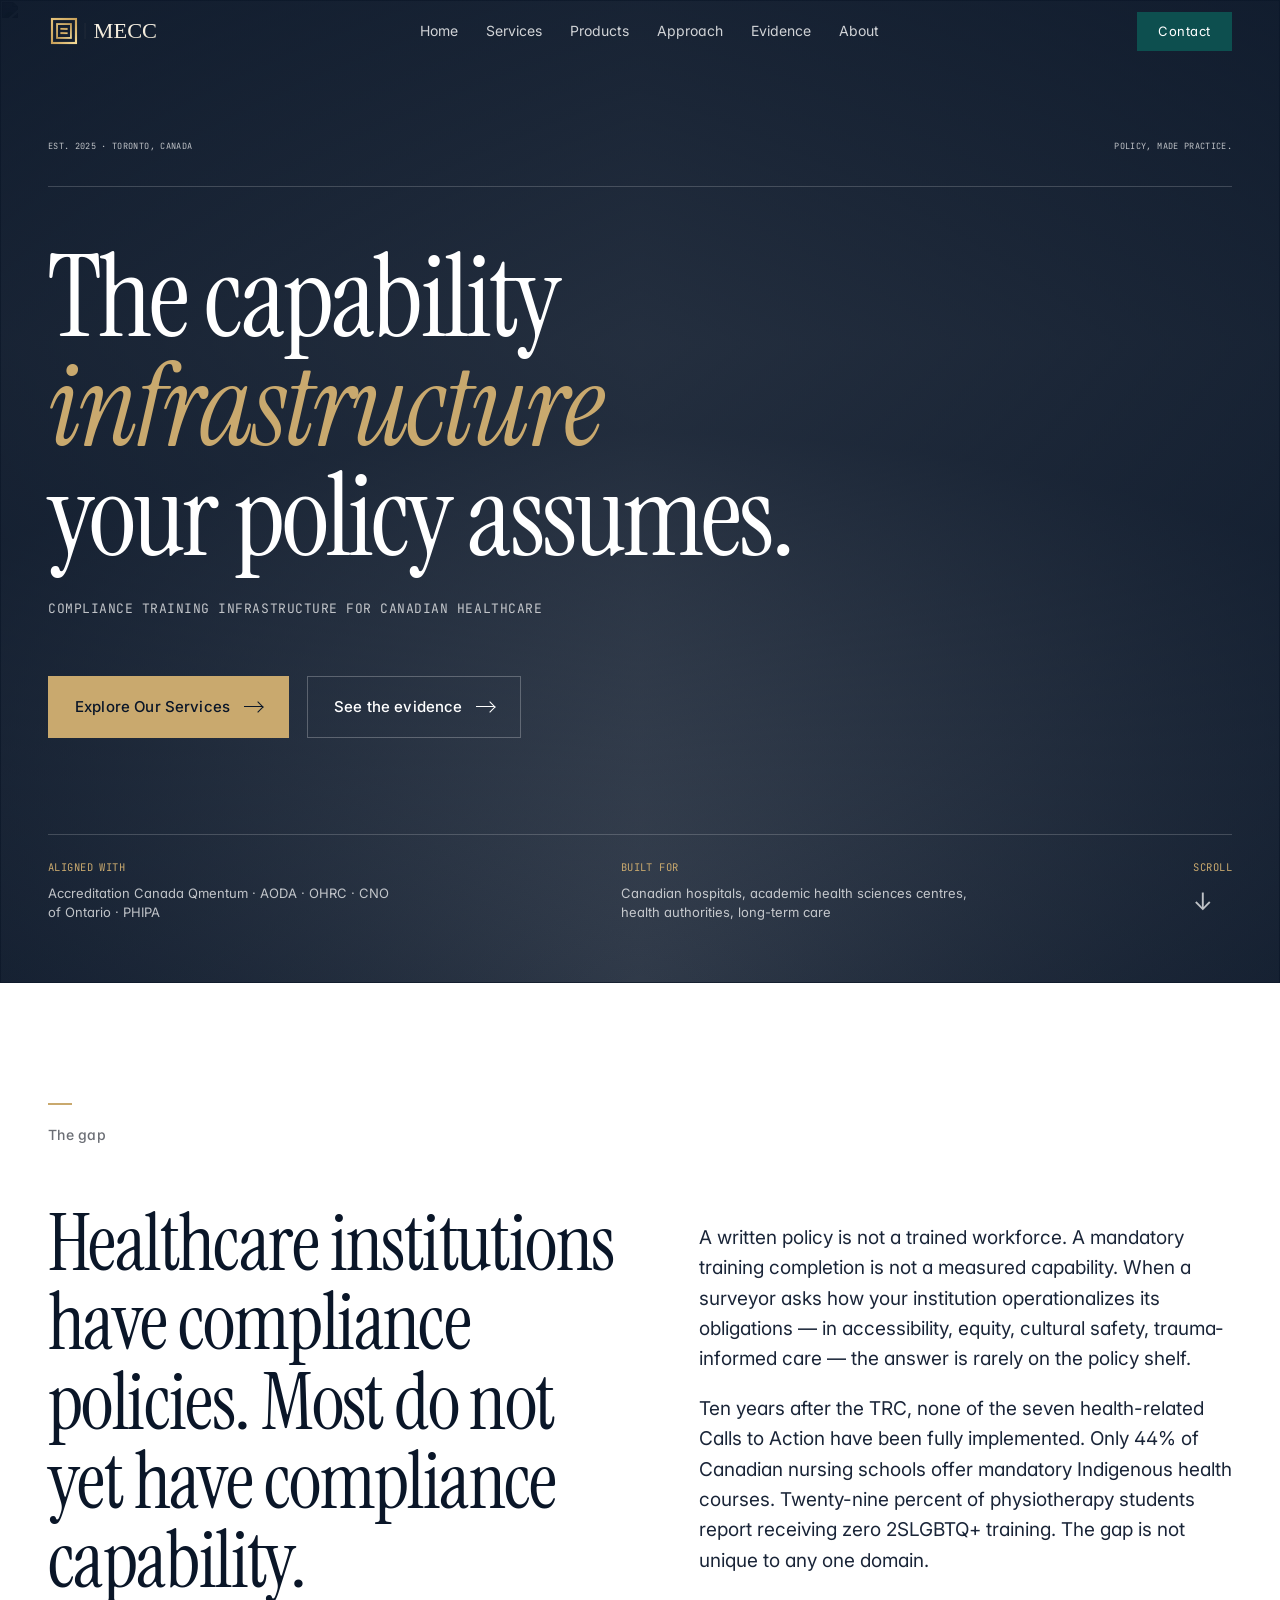
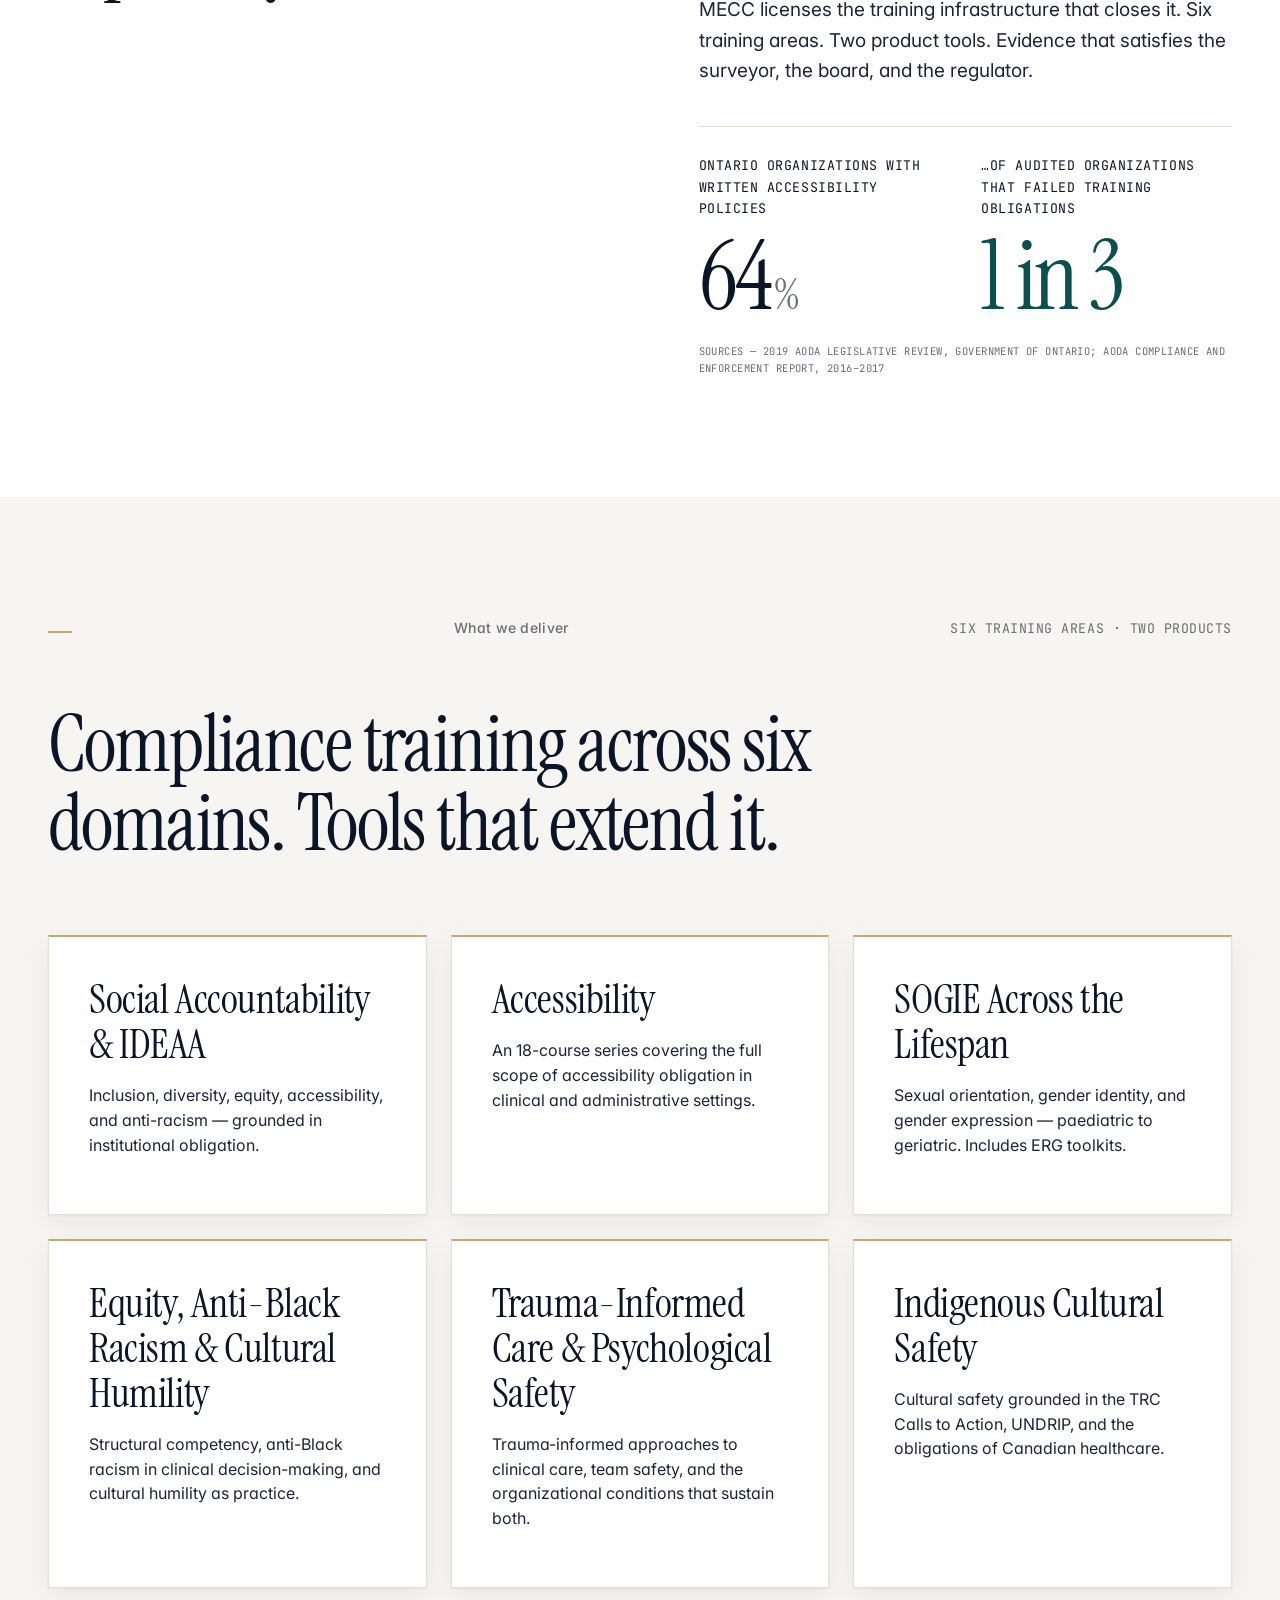
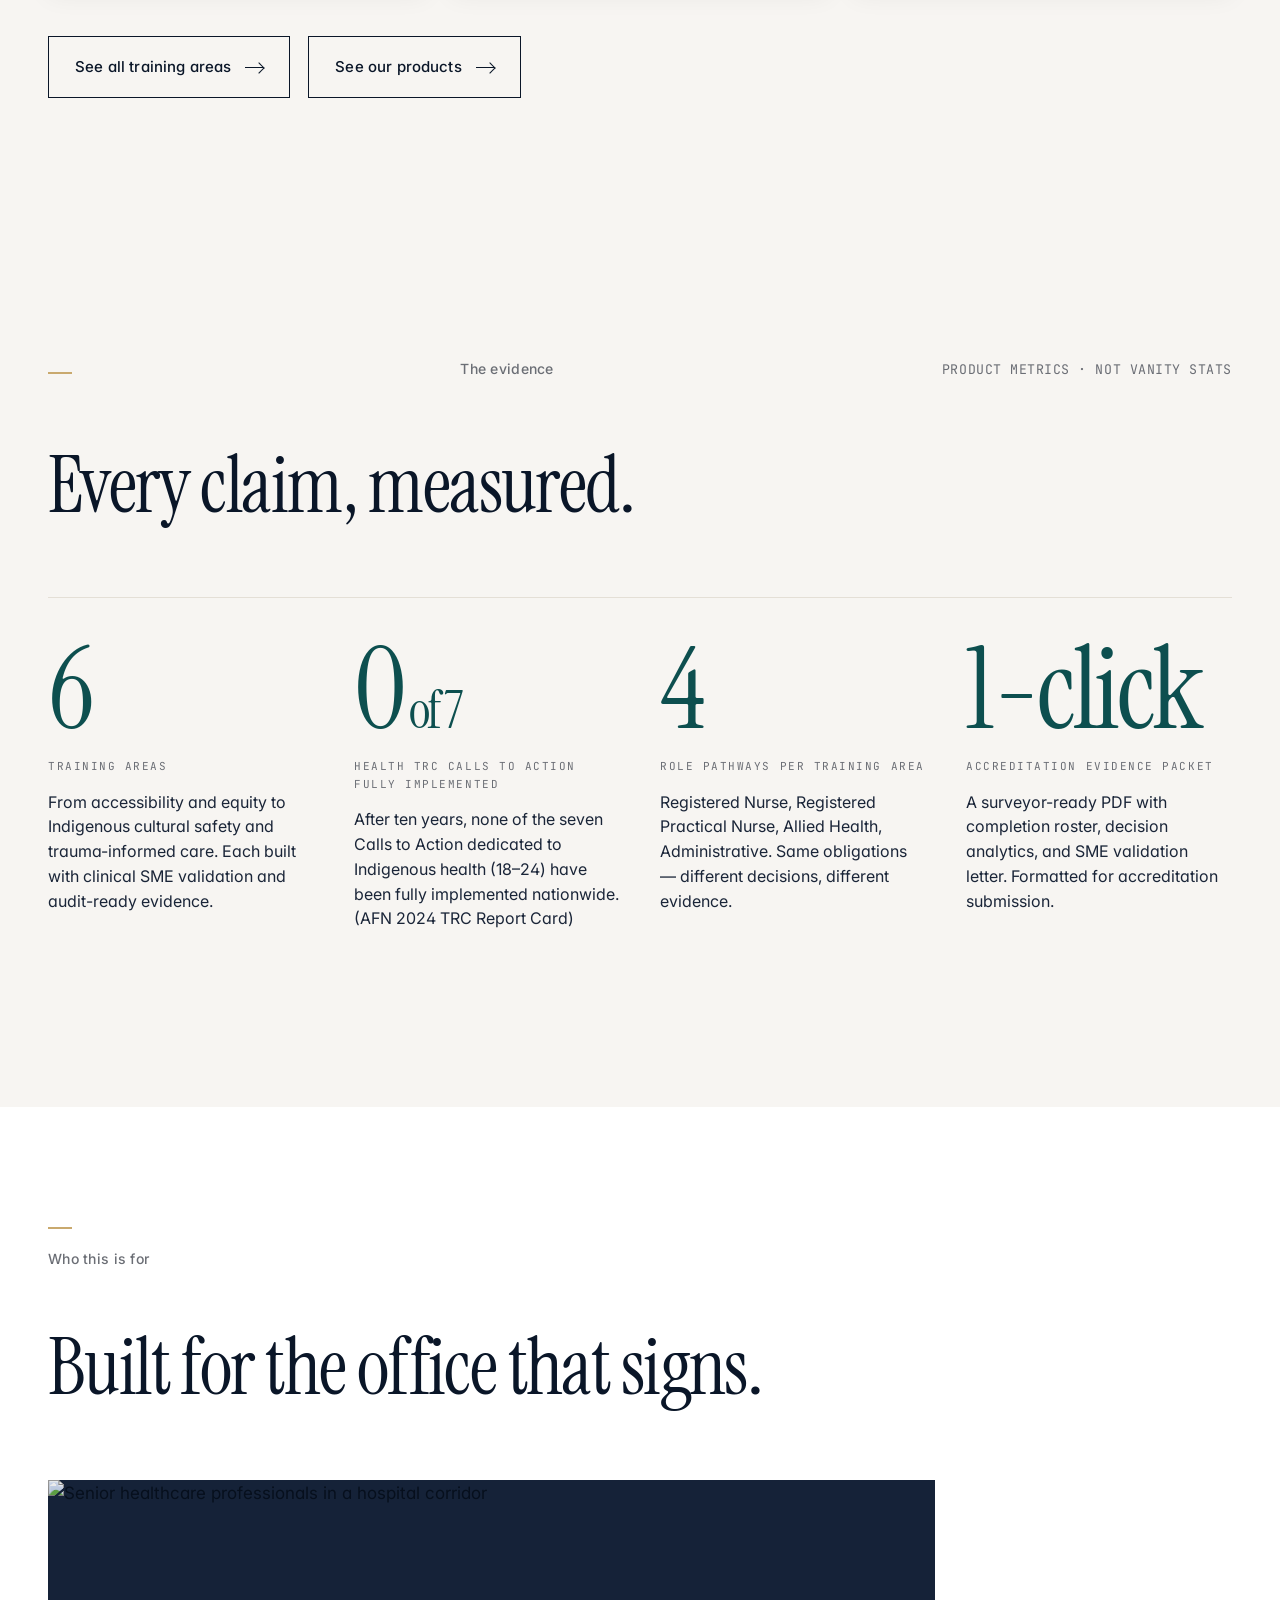
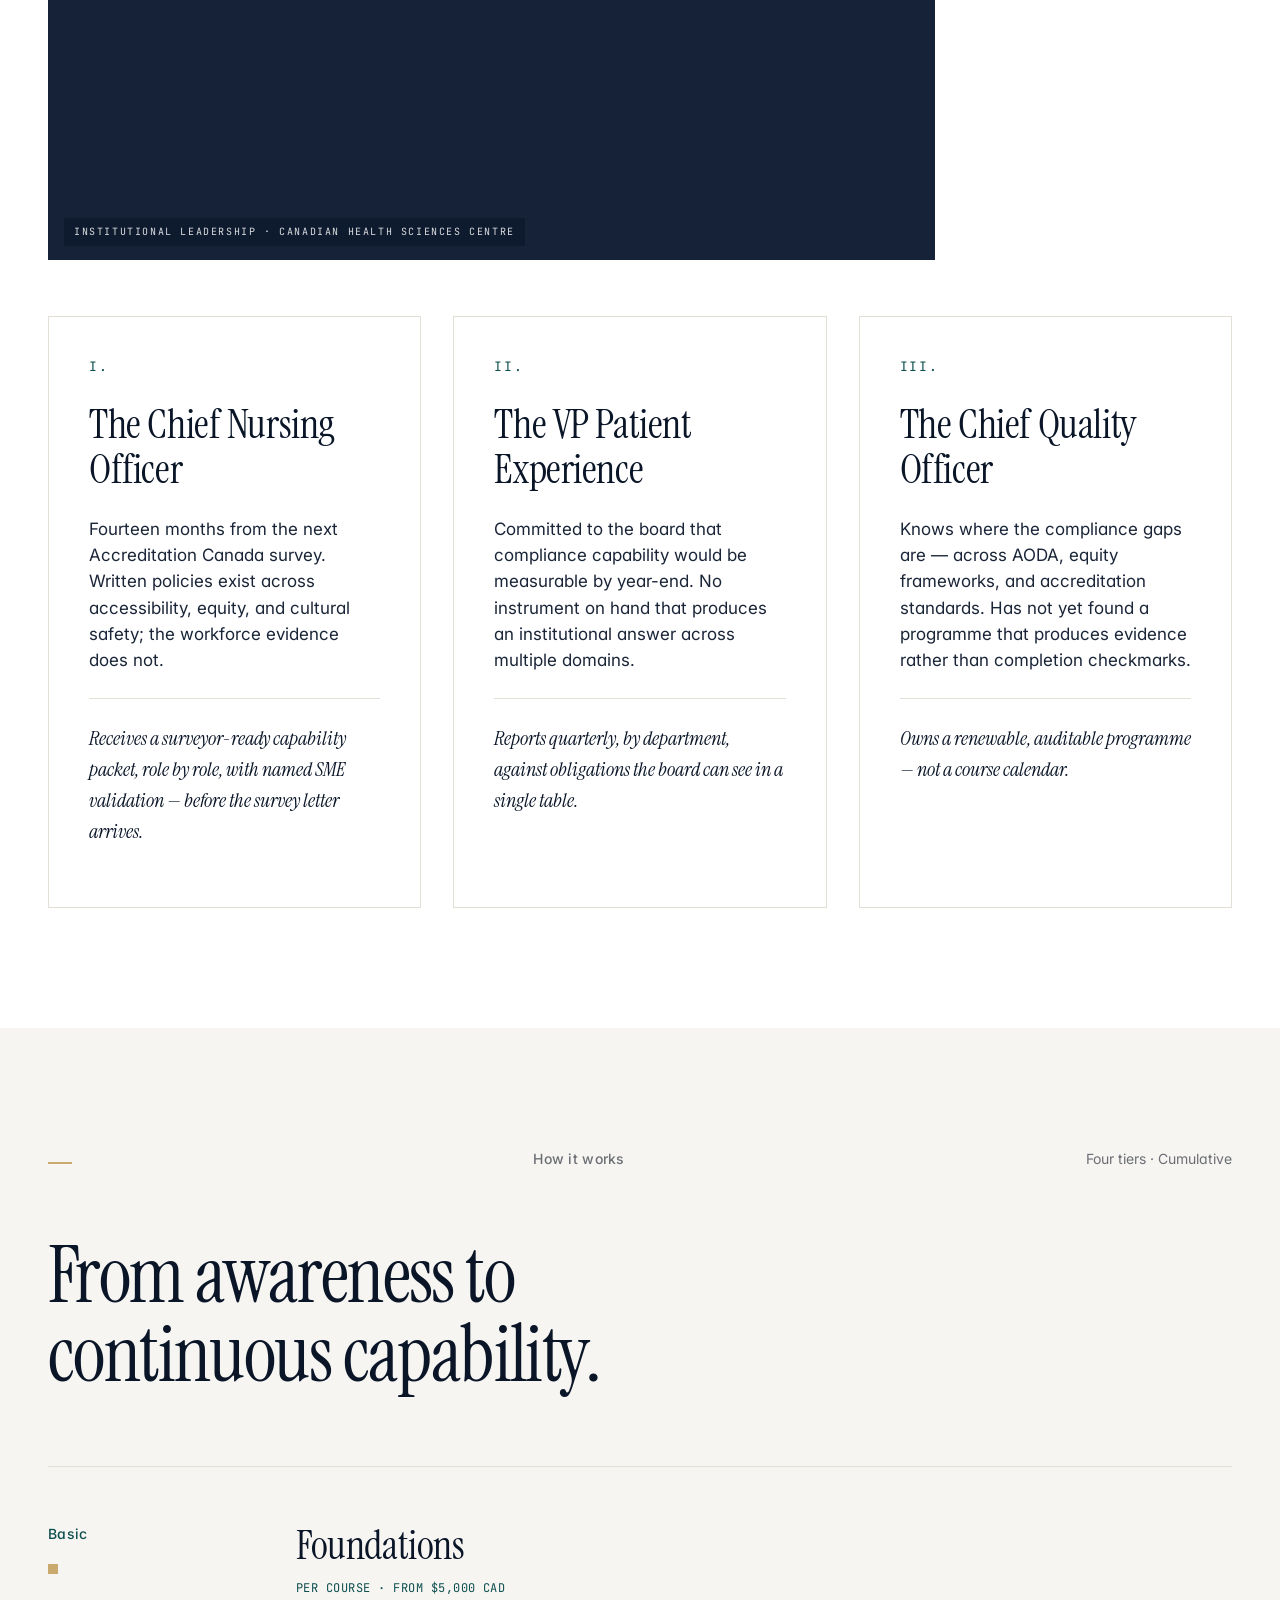
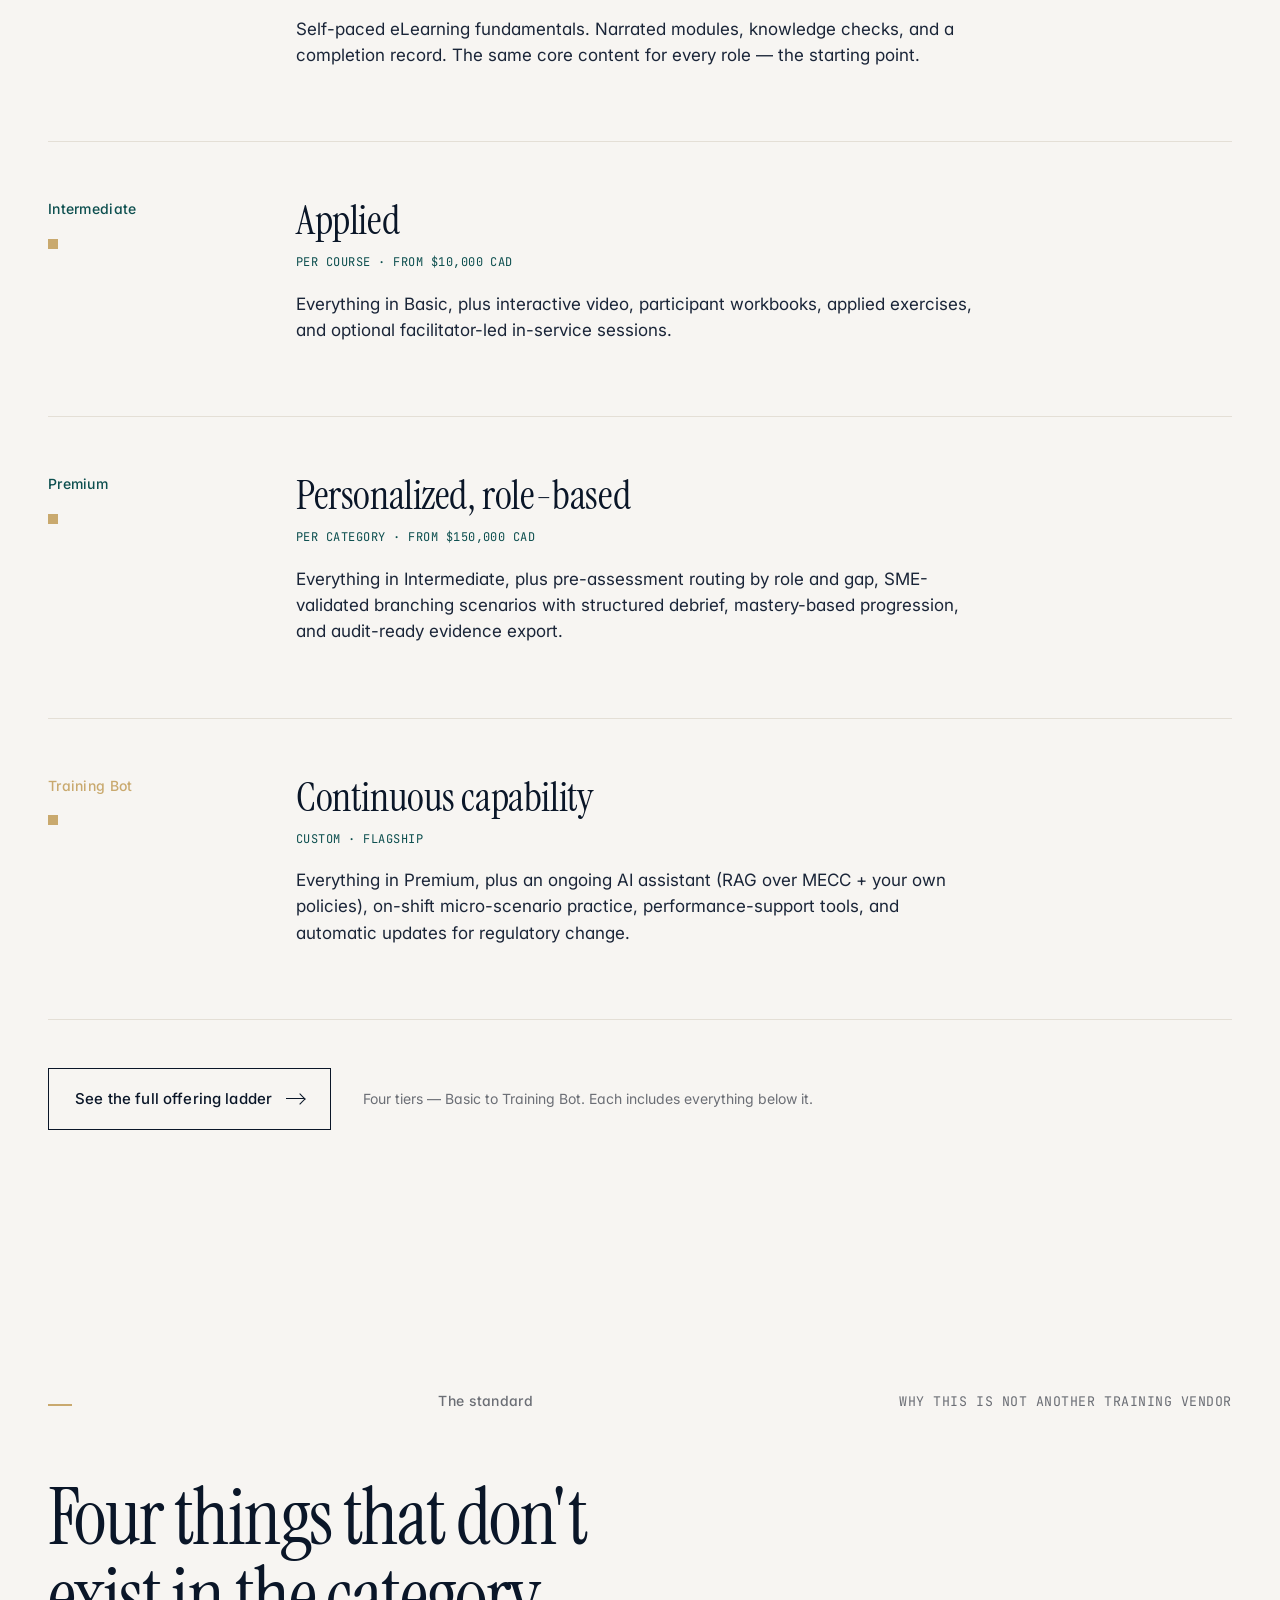
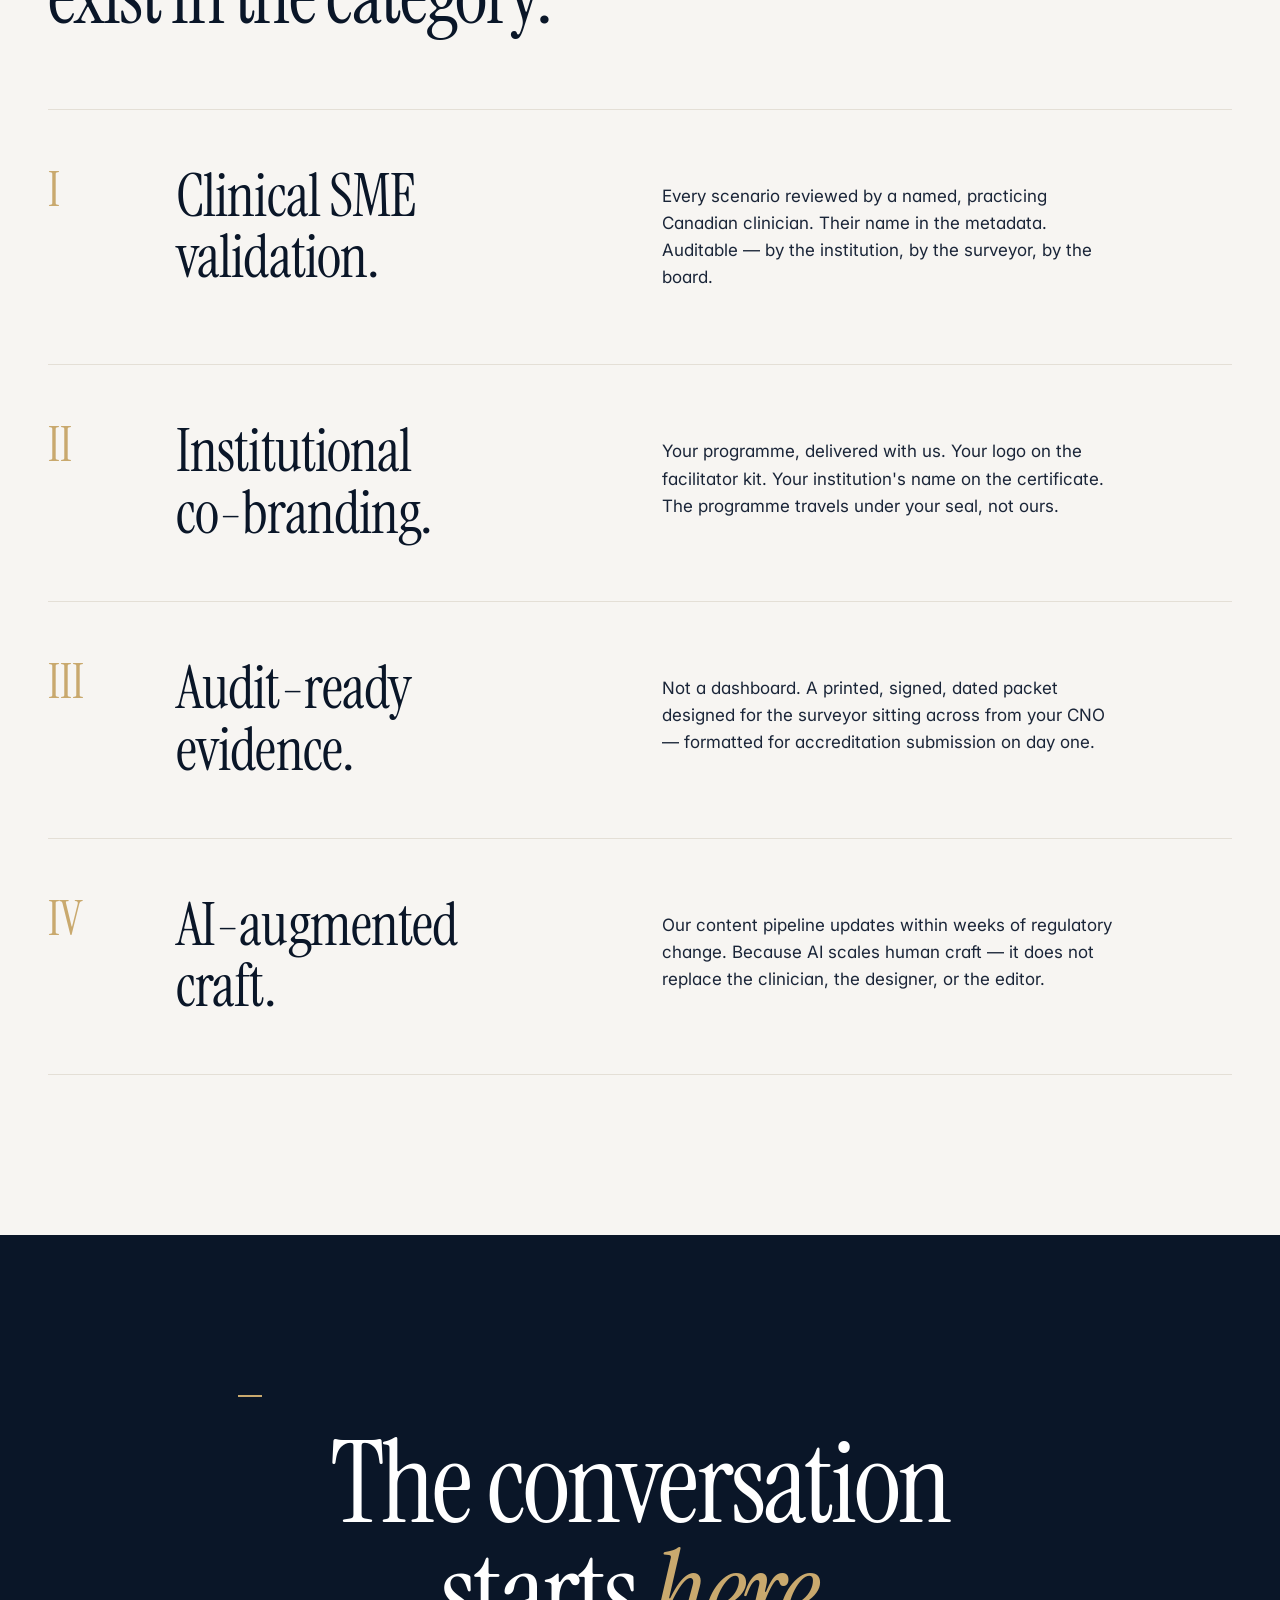
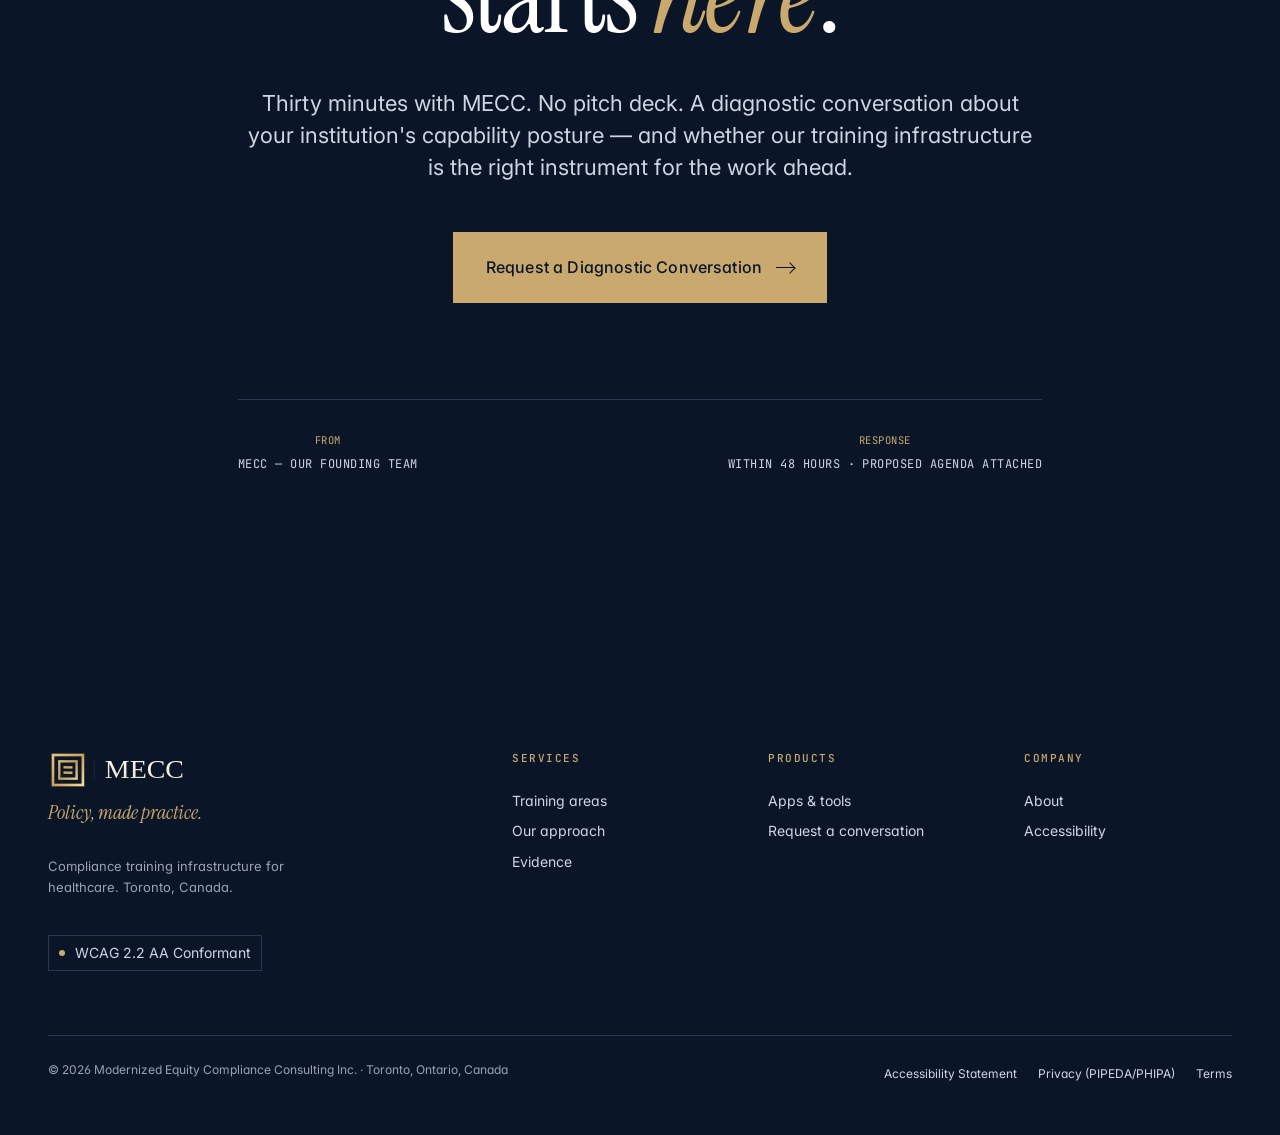
==== commit 8b37f00a: "Full website refactoring: remove legacy pages, consolidate CSS/JS, add favicons and meta - Delete le" ====
--- a/index.html
+++ b/index.html
@@ -4,13 +4,15 @@
 <meta charset="utf-8" />
 <meta name="viewport" content="width=device-width,initial-scale=1" />
 <title>MECC — Policy, made practice.</title>
-<meta name="description" content="MECC licenses compliance training infrastructure for Canadian healthcare — six training areas, three product tools, and audit-ready evidence across accessibility, equity, cultural safety, and more." />
+<meta name="description" content="MECC licenses compliance training infrastructure for Canadian healthcare — six training areas, two product tools, and audit-ready evidence across accessibility, equity, cultural safety, and more." />
 
 <link rel="preconnect" href="https://fonts.googleapis.com" />
 <link rel="preconnect" href="https://fonts.gstatic.com" crossorigin />
 <link href="https://fonts.googleapis.com/css2?family=Instrument+Serif:ital@0;1&family=Inter:wght@300;400;500;600&family=JetBrains+Mono:wght@400;500&family=Fraunces:opsz,wght@9..144,400;9..144,500&family=Source+Serif+4:opsz,wght@8..60,400;8..60,500&family=Libre+Caslon+Display&display=swap" rel="stylesheet" />
 
 <link rel="stylesheet" href="assets/site.css" />
+<link rel="icon" href="assets/mecc_mark_32.png" sizes="32x32" type="image/png" />
+<link rel="apple-touch-icon" href="assets/mecc_mark_180.png" />
 </head>
 <body>
 
@@ -87,7 +89,7 @@
       <div class="reveal">
         <p class="body-large">A written policy is not a trained workforce. A mandatory training completion is not a measured capability. When a surveyor asks how your institution operationalizes its obligations — in accessibility, equity, cultural safety, trauma-informed care — the answer is rarely on the policy shelf.</p>
         <p class="body-large">Ten years after the TRC, none of the seven health-related Calls to Action have been fully implemented. Only 44% of Canadian nursing schools offer mandatory Indigenous health courses. Twenty-nine percent of physiotherapy students report receiving zero 2SLGBTQ+ training. The gap is not unique to any one domain.</p>
-        <p class="body-large">MECC licenses the training infrastructure that closes it. Six training areas. Three product tools. Evidence that satisfies the surveyor, the board, and the regulator.</p>
+        <p class="body-large">MECC licenses the training infrastructure that closes it. Six training areas. Two product tools. Evidence that satisfies the surveyor, the board, and the regulator.</p>
 
         <div class="stat-inline">
           <div>
@@ -110,7 +112,7 @@
   <div class="container">
     <div class="section-head between">
       <span class="gold-rule"></span><span class="section-label">What we deliver</span>
-      <span class="mono muted">Six training areas · Three products</span>
+      <span class="mono muted">Six training areas · Two products</span>
     </div>
     <h2 class="display-l head-limit reveal">Compliance training across six domains. Tools that extend it.</h2>
 
@@ -501,7 +503,6 @@
 .close-head { margin-top: 32px; color: #fff; }
 .close-head em { color: var(--gold); font-style: italic; }
 .close-lede { margin: 40px auto 48px; color: #cfd5e1; }
-.btn-lg { padding: 22px 32px; font-size: 16px; }
 .close-signature {
   margin-top: 96px; padding-top: 32px;
   border-top: 1px solid var(--rule);
--- a/assets/site.css
+++ b/assets/site.css
@@ -186,7 +186,6 @@
 .grid-2 { display: grid; grid-template-columns: 1fr 1fr; gap: 80px; }
 .grid-3 { display: grid; grid-template-columns: repeat(3, 1fr); gap: 40px; }
 .grid-4 { display: grid; grid-template-columns: repeat(4, 1fr); gap: 32px; }
-.grid-12 { display: grid; grid-template-columns: repeat(12, 1fr); gap: 24px; }
 
 /* Fade-in on scroll */
 .reveal { opacity: 0; transform: translateY(12px); transition: opacity 600ms ease, transform 600ms ease; }
@@ -243,11 +242,6 @@
   padding: 6px 10px;
 }
 
-/* Num dot */
-.num-dot {
-  font-family: var(--mono); font-size: 11px; letter-spacing: 0.14em; color: var(--gold);
-}
-
 /* Page header block (non-home hero) */
 .page-hero {
   background: var(--navy);
@@ -287,44 +281,12 @@
 }
 .dark .chip { border-color: var(--rule); color: var(--muted-on-dark); }
 
-/* Product mock */
-.mock {
-  background: #0b1424; border: 1px solid var(--rule);
-  color: #d9deea;
-  padding: 28px;
-}
-.mock-header {
-  display: flex; justify-content: space-between; align-items: center;
-  padding-bottom: 16px; border-bottom: 1px solid var(--rule);
-  font-family: var(--mono); font-size: 10.5px; letter-spacing: 0.14em; text-transform: uppercase; color: var(--muted-on-dark);
-}
-.mock-title { font-family: var(--serif); font-size: 32px; color: #fff; letter-spacing: -0.01em; margin: 22px 0 14px; }
-.mock-body { font-size: 15px; line-height: 1.5; color: #b7bfd0; }
-.mock-choice {
-  display: grid; grid-template-columns: auto 1fr auto; gap: 14px;
-  padding: 14px 0; border-top: 1px solid var(--rule); align-items: center;
-  font-size: 14px; color: #d9deea;
-}
-.mock-choice .letter { font-family: var(--mono); color: var(--gold); font-size: 12px; }
-.mock-choice .meta { font-family: var(--mono); font-size: 10px; color: var(--muted-on-dark); letter-spacing: 0.14em; text-transform: uppercase; }
-
-/* Striped placeholder (for diagrams) */
-.striped {
-  background-image: repeating-linear-gradient(
-    -45deg,
-    rgba(201,169,110,0.12) 0, rgba(201,169,110,0.12) 1px,
-    transparent 1px, transparent 9px
-  );
-  border: 1px solid var(--rule);
-}
-
 /* Responsive */
 @media (max-width: 980px) {
   :root { --gutter: 24px; }
   .grid-2 { grid-template-columns: 1fr; gap: 48px; }
   .grid-3 { grid-template-columns: 1fr; }
   .grid-4 { grid-template-columns: 1fr 1fr; }
-  .grid-12 { grid-template-columns: repeat(6, 1fr); }
   section { padding: 80px 0; }
   .page-hero { padding: 160px 0 80px; }
   .footer .row { grid-template-columns: 1fr 1fr; }
@@ -449,30 +411,8 @@
   .card:hover { transform: none; }
 }
 
-/* Tweak panel */
-.tweaks {
-  position: fixed; bottom: 20px; right: 20px; z-index: 100;
-  background: #0b1424; color: #e8ecf3;
-  border: 1px solid var(--rule);
-  padding: 18px;
-  font-family: var(--mono); font-size: 11px; letter-spacing: 0.1em;
-  min-width: 260px;
-  display: none;
-}
-.tweaks.on { display: block; }
-.tweaks h5 { margin: 0 0 12px; color: var(--gold); font-family: var(--mono); font-size: 10px; letter-spacing: 0.16em; text-transform: uppercase; font-weight: 500; }
-.tweaks .tweak-group { margin-bottom: 14px; }
-.tweaks .tweak-group:last-child { margin-bottom: 0; }
-.tweaks label { display: block; color: var(--muted-on-dark); margin-bottom: 8px; font-size: 10px; text-transform: uppercase; letter-spacing: 0.14em; }
-.tweaks .swatches { display: flex; gap: 8px; }
-.tweaks .swatch {
-  width: 26px; height: 26px; border: 1px solid var(--rule); cursor: pointer; position: relative;
-}
-.tweaks .swatch.active { outline: 1px solid var(--gold); outline-offset: 2px; }
-.tweaks .opts { display: flex; flex-wrap: wrap; gap: 6px; }
-.tweaks .opt {
-  padding: 6px 9px; border: 1px solid var(--rule); color: #d9deea;
-  font-family: var(--mono); font-size: 10px; cursor: pointer;
-  letter-spacing: 0.1em;
-}
-.tweaks .opt.active { background: var(--gold); color: var(--navy); border-color: var(--gold); }
+/* Dark body */
+body.bg-dark { background: var(--navy); }
+
+/* Large button */
+.btn-lg { padding: 22px 32px; font-size: 16px; }
